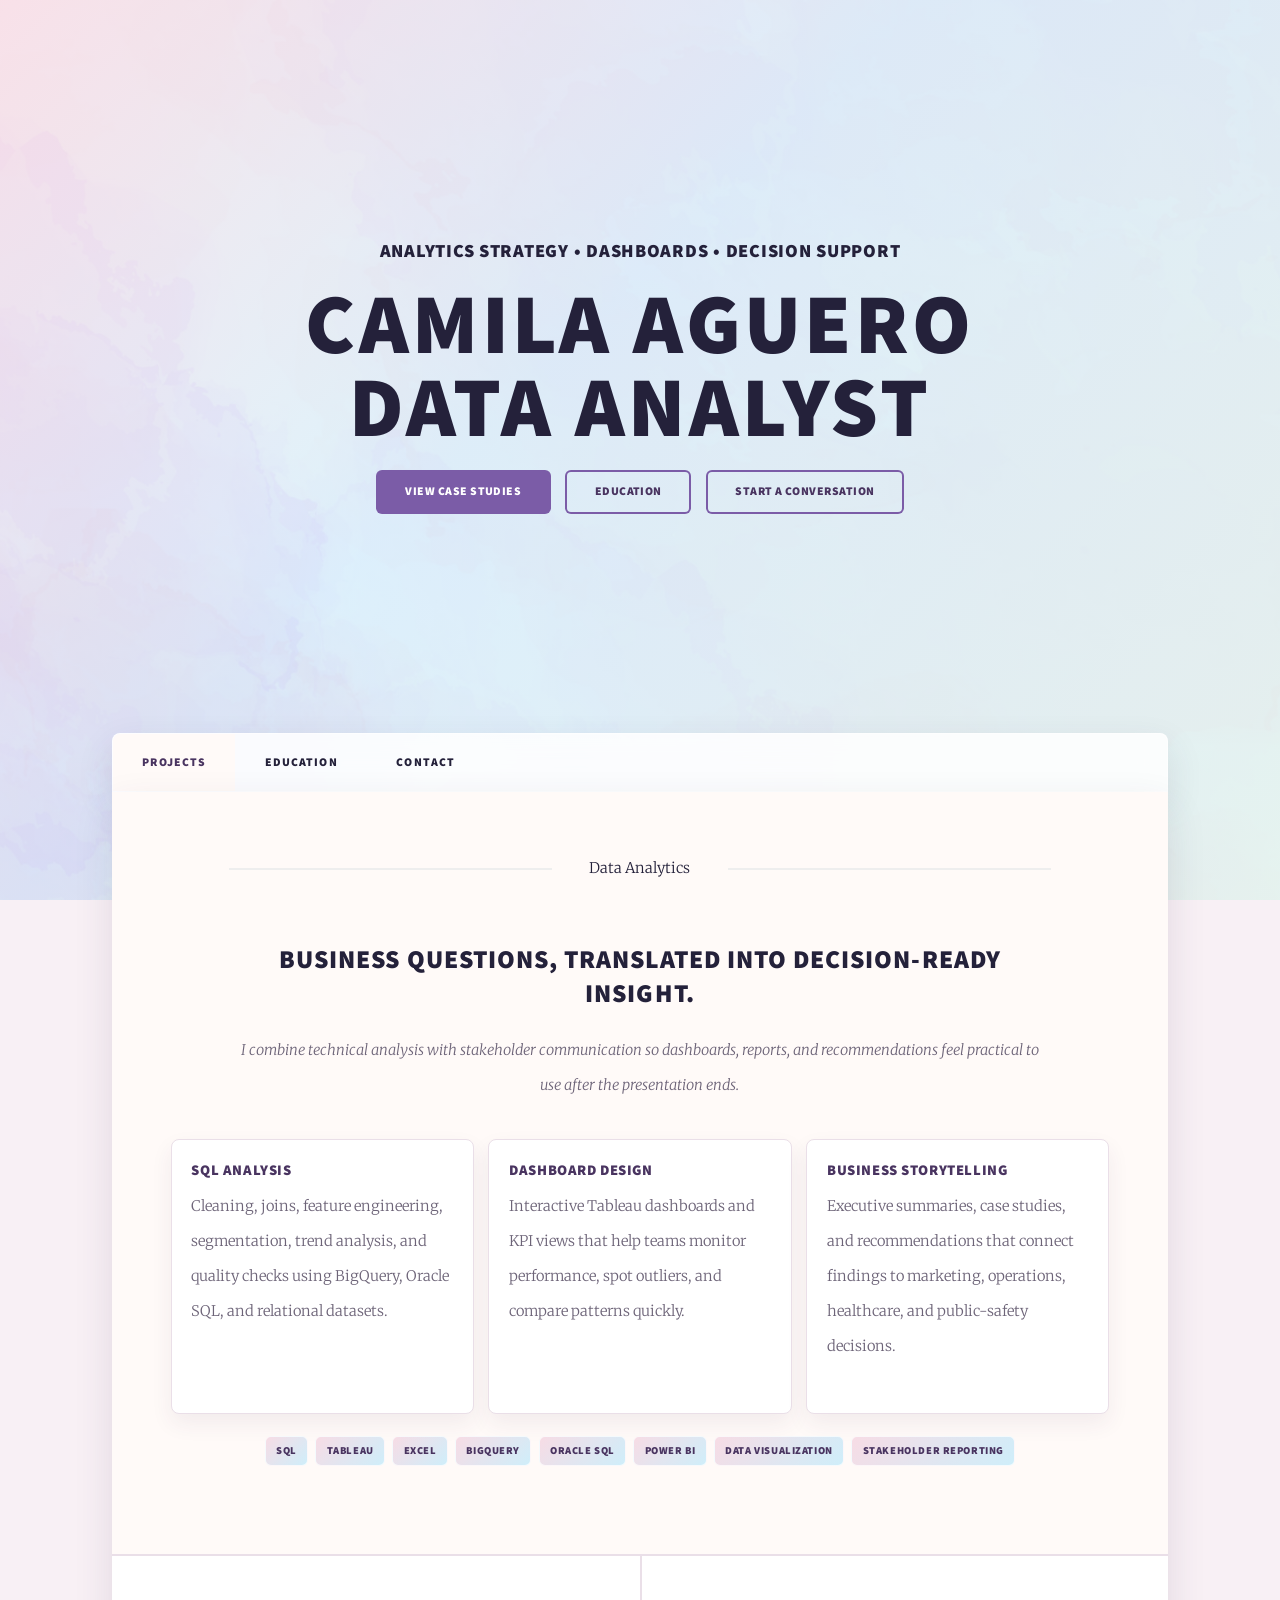
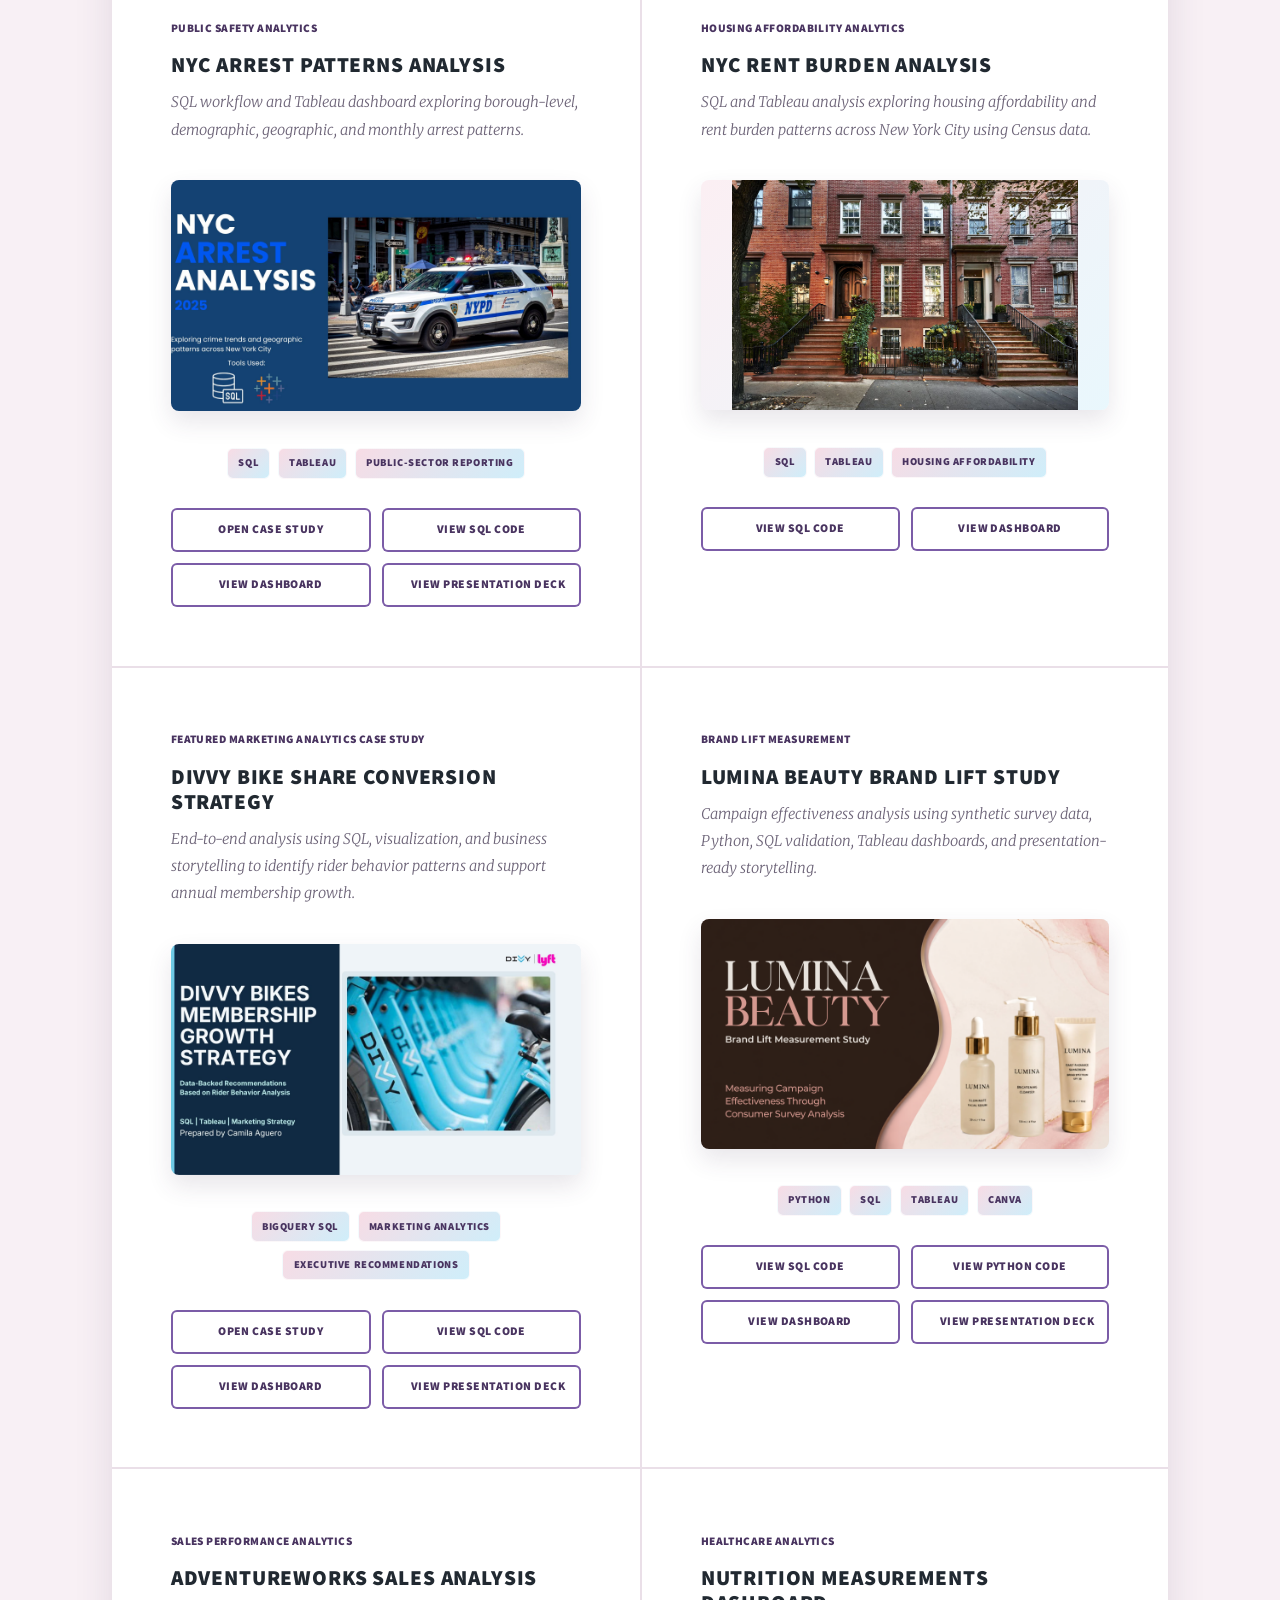
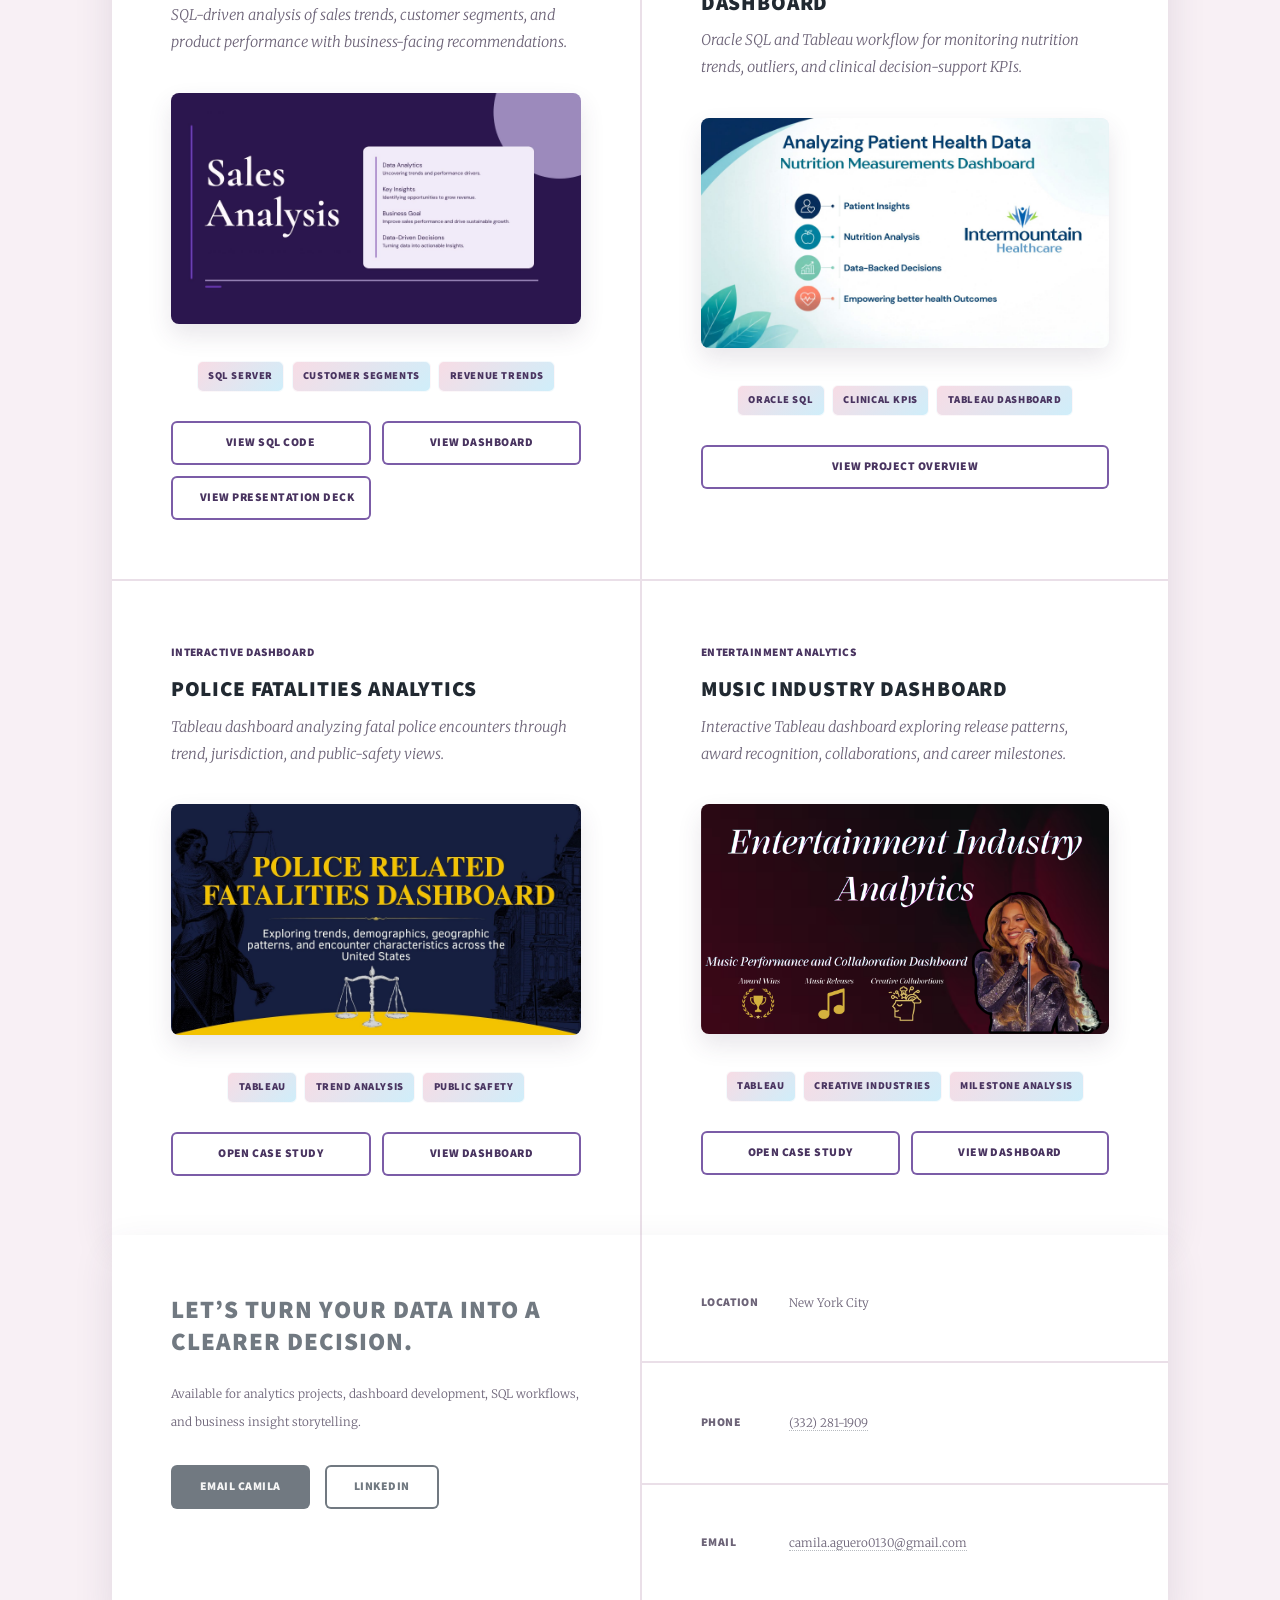
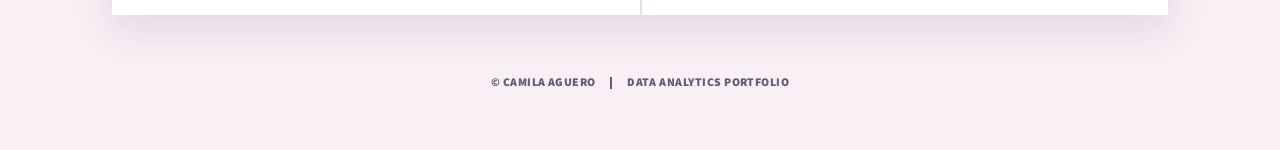
==== index.html @ fb85fb77 "Update rent burden project cover image" ====
<!DOCTYPE HTML>
<html lang="en">
<head>
	<title>Camila Aguero | Data Analytics Portfolio</title>
	<meta charset="utf-8" />
	<meta name="viewport" content="width=device-width, initial-scale=1, user-scalable=no" />
	<meta name="description" content="Analytics consulting portfolio for Camila Aguero, featuring SQL, Tableau, BigQuery, Excel, and business intelligence case studies." />
	<link rel="stylesheet" href="assets/css/main.css" />
	<link rel="stylesheet" href="assets/css/brand.css?v=6" />
	<noscript><link rel="stylesheet" href="assets/css/noscript.css" /></noscript>
</head>
<body class="is-preload">
	<div id="wrapper" class="fade-in">
		<div id="intro" class="consulting-hero">
			<p class="eyebrow">Analytics strategy • dashboards • decision support</p>
			<h1>Camila Aguero<br />Data Analyst</h1>
			<ul class="actions special">
				<li><a href="#projects" class="button primary scrolly">View Case Studies</a></li>
				<li><a href="generic.html" class="button">Education</a></li>
				<li><a href="mailto:camila.aguero0130@gmail.com" class="button">Start a Conversation</a></li>
			</ul>
		</div>

		<header id="header">
			<a href="index.html" class="logo">Camila Aguero</a>
		</header>

		<nav id="nav">
			<ul class="links">
				<li class="active"><a href="index.html">Projects</a></li>
				<li><a href="generic.html">Education</a></li>
				<li><a href="#contact" class="scrolly">Contact</a></li>
			</ul>
		</nav>

		<div id="main">
			<section id="expertise" class="brand-section">
				<header class="major">
					<span class="date">Data Analytics</span>
					<h2>Business questions, translated into decision-ready insight.</h2>
					<p>I combine technical analysis with stakeholder communication so dashboards, reports, and recommendations feel practical to use after the presentation ends.</p>
				</header>
				<div class="service-grid">
					<article>
						<h3>SQL Analysis</h3>
						<p>Cleaning, joins, feature engineering, segmentation, trend analysis, and quality checks using BigQuery, Oracle SQL, and relational datasets.</p>
					</article>
					<article>
						<h3>Dashboard Design</h3>
						<p>Interactive Tableau dashboards and KPI views that help teams monitor performance, spot outliers, and compare patterns quickly.</p>
					</article>
					<article>
						<h3>Business Storytelling</h3>
						<p>Executive summaries, case studies, and recommendations that connect findings to marketing, operations, healthcare, and public-safety decisions.</p>
					</article>
				</div>
				<ul class="tool-list" aria-label="Technical toolkit">
					<li>SQL</li>
					<li>Tableau</li>
					<li>Excel</li>
					<li>BigQuery</li>
					<li>Oracle SQL</li>
					<li>Power BI</li>
					<li>Data Visualization</li>
					<li>Stakeholder Reporting</li>
				</ul>
			</section>

			<section id="projects" class="posts premium-projects">
				<article class="featured-card">
					<header>
						<span class="project-type">Public safety analytics</span>
						<h2><a href="project-nyc.html">NYC Arrest Patterns Analysis</a></h2>
						<p>SQL workflow and Tableau dashboard exploring borough-level, demographic, geographic, and monthly arrest patterns.</p>
					</header>
					<a href="project-nyc.html" class="image fit"><img src="images/NYC Arrest Rates Analysis - 2025.jpg" alt="NYC arrest rates analytics dashboard preview" /></a>
					<ul class="project-meta">
						<li>SQL</li>
						<li>Tableau</li>
						<li>Public-sector reporting</li>
					</ul>
					<ul class="actions special">
						<li><a href="project-nyc.html" class="button">Open Case Study</a></li>
						<li><a href="https://github.com/camila-aguero-analyst/NYC-Arrests-Analysis/tree/main/SQL" class="button">View SQL Code</a></li>
						<li><a href="https://public.tableau.com/views/NYCArrestsRatesDasboard-2025Data/Dashboard1?:language=en-US&amp;:sid=&amp;:redirect=auth&amp;:display_count=n&amp;:origin=viz_share_link" class="button">View Dashboard</a></li>
						<li><a href="documents/presentation-decks/nyc-arrest-rates-analysis-2025.pdf" class="button">View Presentation Deck</a></li>
					</ul>
				</article>
				<article>
					<header>
						<span class="project-type">Housing affordability analytics</span>
						<h2><a href="project-rent-burden.html">NYC Rent Burden Analysis</a></h2>
						<p>SQL and Tableau analysis exploring housing affordability and rent burden patterns across New York City using Census data.</p>
					</header>
					<a href="project-rent-burden.html" class="image fit"><img src="images/nyc-rent-burden-analysis-cover.avif" alt="NYC Rent Burden Analysis project cover showing Bronx apartment buildings" /></a>
					<ul class="project-meta">
						<li>SQL</li>
						<li>Tableau</li>
						<li>Housing affordability</li>
					</ul>
					<ul class="actions special">
						<li><a href="https://github.com/camila-aguero-analyst/nyc-rent-burden" class="button">View SQL Code</a></li>
						<li><a href="https://public.tableau.com/views/NycRentBurdenAnalysis/Dashboard1?:language=en-US&amp;:sid=&amp;:redirect=auth&amp;:display_count=n&amp;:origin=viz_share_link" class="button">View Dashboard</a></li>
					</ul>
				</article>
				<article>
					<header>
						<span class="project-type">Featured marketing analytics case study</span>
						<h2><a href="project-divvy.html">Divvy Bike Share Conversion Strategy</a></h2>
						<p>End-to-end analysis using SQL, visualization, and business storytelling to identify rider behavior patterns and support annual membership growth.</p>
					</header>
					<a href="project-divvy.html" class="image fit"><img src="images/divvy-membership-growth-cover.jpg" alt="Divvy bike share marketing analytics case study preview" /></a>
					<ul class="project-meta">
						<li>BigQuery SQL</li>
						<li>Marketing analytics</li>
						<li>Executive recommendations</li>
					</ul>
					<ul class="actions special">
						<li><a href="project-divvy.html" class="button">Open Case Study</a></li>
						<li><a href="https://github.com/camila-aguero-analyst/Divvy-Marketing-Analytics/tree/main/SQL" class="button">View SQL Code</a></li>
						<li><a href="https://public.tableau.com/views/Divvy_Bikes_Ridership/Dashboard1?:language=en-US&amp;:sid=&amp;:redirect=auth&amp;:display_count=n&amp;:origin=viz_share_link" class="button">View Dashboard</a></li>
						<li><a href="documents/presentation-decks/divvy-bikes-marketing-strategy.pdf" class="button">View Presentation Deck</a></li>
					</ul>
				</article>
				<article>
					<header>
						<span class="project-type">Brand lift measurement</span>
						<h2><a href="project-lumina.html">Lumina Beauty Brand Lift Study</a></h2>
						<p>Campaign effectiveness analysis using synthetic survey data, Python, SQL validation, Tableau dashboards, and presentation-ready storytelling.</p>
					</header>
					<a href="project-lumina.html" class="image fit full-image"><img src="images/lumina-brand-lift-cover.png" alt="Lumina Beauty brand lift measurement study cover" /></a>
					<ul class="project-meta">
						<li>Python</li>
						<li>SQL</li>
						<li>Tableau</li>
						<li>Canva</li>
					</ul>
					<ul class="actions special">
						<li><a href="https://github.com/camila-aguero-analyst/brand_lift_study/blob/main/01_data_validation.sql" class="button">View SQL Code</a></li>
						<li><a href="https://github.com/camila-aguero-analyst/brand_lift_study" class="button">View Python Code</a></li>
						<li><a href="https://public.tableau.com/views/LuminaBeautyBrandLiftStudy/LuminaBeautyBrandLiftStudy?:language=en-US&amp;:sid=&amp;:redirect=auth&amp;:display_count=n&amp;:origin=viz_share_link" class="button">View Dashboard</a></li>
						<li><a href="documents/presentation-decks/lumina-beauty-brand-lift-study.pdf" class="button">View Presentation Deck</a></li>
					</ul>
				</article>
				<article class="sales-project-card">
					<header>
						<span class="project-type">Sales performance analytics</span>
						<h2><a href="project-sales.html">AdventureWorks Sales Analysis</a></h2>
						<p>SQL-driven analysis of sales trends, customer segments, and product performance with business-facing recommendations.</p>
					</header>
					<a href="project-sales.html" class="image fit full-image"><img src="images/sales-analysis-cover.jpg" alt="SalesPro Co. sales analysis case study cover" /></a>
					<ul class="project-meta">
						<li>SQL Server</li>
						<li>Customer segments</li>
						<li>Revenue trends</li>
					</ul>
					<ul class="actions special">
						<li><a href="https://github.com/camila-aguero-analyst/SQL_Sales_Analysis" class="button">View SQL Code</a></li>
						<li><a href="https://public.tableau.com/views/SalesAnalysis-SQLProjectContinuationInsightsStory/SalesDashboard?:language=en-US&amp;:sid=&amp;:redirect=auth&amp;:display_count=n&amp;:origin=viz_share_link" class="button">View Dashboard</a></li>
						<li><a href="documents/presentation-decks/sales-analysis.pdf" class="button">View Presentation Deck</a></li>
					</ul>
				</article>
				<article>
					<header>
						<span class="project-type">Healthcare analytics</span>
						<h2><a href="project-nutrition.html">Nutrition Measurements Dashboard</a></h2>
						<p>Oracle SQL and Tableau workflow for monitoring nutrition trends, outliers, and clinical decision-support KPIs.</p>
					</header>
					<a href="project-nutrition.html" class="image fit"><img src="images/Nutrition Measurements Dashboard - Intermountain Healthcare.jpg" alt="Healthcare nutrition measurements dashboard preview" /></a>
					<ul class="project-meta">
						<li>Oracle SQL</li>
						<li>Clinical KPIs</li>
						<li>Tableau dashboard</li>
					</ul>
					<ul class="actions special">
						<li><a href="documents/presentation-decks/nutrition-measurements-dashboard.pdf" class="button">View Project Overview</a></li>
					</ul>
				</article>
				<article>
					<header>
						<span class="project-type">Interactive dashboard</span>
						<h2><a href="project-public-safety.html">Police Fatalities Analytics</a></h2>
						<p>Tableau dashboard analyzing fatal police encounters through trend, jurisdiction, and public-safety views.</p>
					</header>
					<a href="project-public-safety.html" class="image fit"><img src="images/police-fatalities-analytics-cover.jpg" alt="Police fatalities Tableau analytics dashboard preview" /></a>
					<ul class="project-meta">
						<li>Tableau</li>
						<li>Trend analysis</li>
						<li>Public safety</li>
					</ul>
					<ul class="actions special">
						<li><a href="project-public-safety.html" class="button">Open Case Study</a></li>
						<li><a href="https://public.tableau.com/views/Police-RelatedFatalitiesAComprehensiveAnalysisDashboard2/FatalKillings?:language=en-US&amp;:sid=&amp;:redirect=auth&amp;:display_count=n&amp;:origin=viz_share_link" class="button">View Dashboard</a></li>
					</ul>
				</article>
				<article>
					<header>
						<span class="project-type">Entertainment analytics</span>
						<h2><a href="project-entertainment.html">Music Industry Dashboard</a></h2>
						<p>Interactive Tableau dashboard exploring release patterns, award recognition, collaborations, and career milestones.</p>
					</header>
					<a href="project-entertainment.html" class="image fit"><img src="images/entertainment-industry-analytics-cover.png" alt="Entertainment industry analytics dashboard preview" /></a>
					<ul class="project-meta">
						<li>Tableau</li>
						<li>Creative industries</li>
						<li>Milestone analysis</li>
					</ul>
					<ul class="actions special">
						<li><a href="project-entertainment.html" class="button">Open Case Study</a></li>
						<li><a href="https://public.tableau.com/views/BeyoncesJourney-2-3/Dashboard1?:language=en-US&amp;:sid=&amp;:redirect=auth&amp;:display_count=n&amp;:origin=viz_share_link" class="button">View Dashboard</a></li>
					</ul>
				</article>
			</section>

		</div>

		<footer id="footer">
			<section id="contact" class="contact-panel">
				<h2>Let’s turn your data into a clearer decision.</h2>
				<p>Available for analytics projects, dashboard development, SQL workflows, and business insight storytelling.</p>
				<ul class="actions">
					<li><a href="mailto:camila.aguero0130@gmail.com" class="button primary">Email Camila</a></li>
					<li><a href="https://www.linkedin.com/in/camila-aguerony" class="button">LinkedIn</a></li>
				</ul>
			</section>
			<section class="split contact">
				<section class="alt">
					<h3>Location</h3>
					<p>New York City</p>
				</section>
				<section>
					<h3>Phone</h3>
					<p><a href="tel:+13322811909">(332) 281-1909</a></p>
				</section>
				<section>
					<h3>Email</h3>
					<p><a href="mailto:camila.aguero0130@gmail.com">camila.aguero0130@gmail.com</a></p>
				</section>
			</section>
		</footer>

		<div id="copyright">
			<ul><li>&copy; Camila Aguero</li><li>Data Analytics Portfolio</li></ul>
		</div>
	</div>

	<script src="assets/js/jquery.min.js"></script>
	<script src="assets/js/jquery.scrollex.min.js"></script>
	<script src="assets/js/jquery.scrolly.min.js"></script>
	<script src="assets/js/browser.min.js"></script>
	<script src="assets/js/breakpoints.min.js"></script>
	<script src="assets/js/util.js"></script>
	<script src="assets/js/main.js"></script>
</body>
</html>
---- assets/css/main.css ----
@import url(fontawesome-all.min.css);
@import url("https://fonts.googleapis.com/css?family=Merriweather:300,700,300italic,700italic|Source+Sans+Pro:900");

/*
	Massively by HTML5 UP
	html5up.net | @ajlkn
	Free for personal and commercial use under the CCA 3.0 license (html5up.net/license)
*/

html, body, div, span, applet, object,
iframe, h1, h2, h3, h4, h5, h6, p, blockquote,
pre, a, abbr, acronym, address, big, cite,
code, del, dfn, em, img, ins, kbd, q, s, samp,
small, strike, strong, sub, sup, tt, var, b,
u, i, center, dl, dt, dd, ol, ul, li, fieldset,
form, label, legend, table, caption, tbody,
tfoot, thead, tr, th, td, article, aside,
canvas, details, embed, figure, figcaption,
footer, header, hgroup, menu, nav, output, ruby,
section, summary, time, mark, audio, video {
	margin: 0;
	padding: 0;
	border: 0;
	font-size: 100%;
	font: inherit;
	vertical-align: baseline;}

article, aside, details, figcaption, figure,
footer, header, hgroup, menu, nav, section {
	display: block;}

body {
	line-height: 1;
}

ol, ul {
	list-style: none;
}

blockquote, q {
	quotes: none;
}

	blockquote:before, blockquote:after, q:before, q:after {
		content: '';
		content: none;
	}

table {
	border-collapse: collapse;
	border-spacing: 0;
}

body {
	-webkit-text-size-adjust: none;
}

mark {
	background-color: transparent;
	color: inherit;
}

input::-moz-focus-inner {
	border: 0;
	padding: 0;
}

input, select, textarea {
	-moz-appearance: none;
	-webkit-appearance: none;
	-ms-appearance: none;
	appearance: none;
}

/* Basic */

	@-ms-viewport {
		width: device-width;
	}

	body {
		-ms-overflow-style: scrollbar;
	}

	@media screen and (max-width: 480px) {

		html, body {
			min-width: 320px;
		}

	}

	html {
		box-sizing: border-box;
	}

	*, *:before, *:after {
		box-sizing: inherit;
	}

	body {
		background-color: #1e252d;
	}

		body.is-preload *, body.is-preload *:before, body.is-preload *:after {
			-moz-animation: none !important;
			-webkit-animation: none !important;
			-ms-animation: none !important;
			animation: none !important;
			-moz-transition: none !important;
			-webkit-transition: none !important;
			-ms-transition: none !important;
			transition: none !important;
		}

/* Type */

	html {
		font-size: 16pt;
	}

		@media screen and (max-width: 1680px) {

			html {
				font-size: 12pt;
			}

		}

		@media screen and (max-width: 1280px) {

			html {
				font-size: 11pt;
			}

		}

		@media screen and (max-width: 360px) {

			html {
				font-size: 10pt;
			}

		}

	body {
		color: #212931;
	}

	body, input, select, textarea {
		font-family: "Merriweather", Georgia, serif;
		font-weight: 300;
		font-size: 1rem;
		line-height: 2.375;
	}

	a {
		-moz-transition: color 0.2s ease-in-out, background-color 0.2s ease-in-out, border-color 0.2s ease-in-out, box-shadow 0.2s ease-in-out;
		-webkit-transition: color 0.2s ease-in-out, background-color 0.2s ease-in-out, border-color 0.2s ease-in-out, box-shadow 0.2s ease-in-out;
		-ms-transition: color 0.2s ease-in-out, background-color 0.2s ease-in-out, border-color 0.2s ease-in-out, box-shadow 0.2s ease-in-out;
		transition: color 0.2s ease-in-out, background-color 0.2s ease-in-out, border-color 0.2s ease-in-out, box-shadow 0.2s ease-in-out;
		border-bottom: dotted 1px;
		text-decoration: none;
	}

		a:hover {
			border-bottom-color: transparent;
		}

	strong, b {
		font-weight: 600;
	}

	em, i {
		font-style: italic;
	}

	p {
		text-align: justify;
		margin: 0 0 2rem 0;
	}

	h1, h2, h3, h4, h5, h6 {
		font-family: "Source Sans Pro", Helvetica, sans-serif;
		font-weight: 900;
		line-height: 1.5;
		letter-spacing: 0.075em;
		text-transform: uppercase;
		margin: 0 0 1rem 0;
	}

		h1 a, h2 a, h3 a, h4 a, h5 a, h6 a {
			border-bottom: 0;
			color: inherit;
			text-decoration: none;
		}

	h1 {
		font-size: 4rem;
		line-height: 1.1;
		margin: 0 0 2rem 0;
	}

	h2 {
		font-size: 1.75rem;
		line-height: 1.3;
		margin: 0 0 1.5rem 0;
	}

	h3 {
		font-size: 1.25rem;
		margin: 0 0 1.5rem 0;
	}

	h4 {
		font-size: 1rem;
	}

	h5 {
		font-size: 0.9rem;
	}

	h6 {
		font-size: 0.8rem;
	}

	sub {
		font-size: 0.8rem;
		position: relative;
		top: 0.5rem;
	}

	sup {
		font-size: 0.8rem;
		position: relative;
		top: -0.5rem;
	}

	blockquote {
		border-left: solid 4px;
		font-style: italic;
		margin: 0 0 2rem 0;
		padding: 0.5rem 0 0.5rem 2rem;
	}

	code {
		border: solid 2px;
		font-family: "Courier New", monospace;
		font-size: 0.9rem;
		margin: 0 0.25rem;
		padding: 0.25rem 0.65rem;
	}

	pre {
		-webkit-overflow-scrolling: touch;
		font-family: "Courier New", monospace;
		font-size: 0.9rem;
		margin: 0 0 2rem 0;
	}

		pre code {
			display: block;
			line-height: 1.75;
			padding: 1rem 1.5rem;
			overflow-x: auto;
		}

	hr {
		border: 0;
		border-bottom: solid 2px;
		margin: 3rem 0;
	}

		hr.major {
			margin: 5rem 0;
		}

	.align-left {
		text-align: left;
	}

	.align-center {
		text-align: center;
	}

	.align-right {
		text-align: right;
	}

	input, select, textarea {
		color: #212931;
	}

	a {
		color: #212931;
		border-bottom-color: rgba(33, 41, 49, 0.5);
	}

		a:hover {
			border-bottom-color: transparent;
			color: #18bfef !important;
		}

	strong, b {
		color: #212931;
	}

	h1, h2, h3, h4, h5, h6 {
		color: #212931;
	}

	blockquote {
		border-left-color: #eeeeee;
	}

	code {
		background: rgba(220, 220, 220, 0.25);
		border-color: #eeeeee;
	}

	hr {
		border-bottom-color: #eeeeee;
	}

/* Row */

	.row {
		display: flex;
		flex-wrap: wrap;
		box-sizing: border-box;
		align-items: stretch;
	}

		.row > * {
			box-sizing: border-box;
		}

		.row.gtr-uniform > * > :last-child {
			margin-bottom: 0;
		}

		.row.aln-left {
			justify-content: flex-start;
		}

		.row.aln-center {
			justify-content: center;
		}

		.row.aln-right {
			justify-content: flex-end;
		}

		.row.aln-top {
			align-items: flex-start;
		}

		.row.aln-middle {
			align-items: center;
		}

		.row.aln-bottom {
			align-items: flex-end;
		}

		.row > .imp {
			order: -1;
		}

		.row > .col-1 {
			width: 8.33333%;
		}

		.row > .off-1 {
			margin-left: 8.33333%;
		}

		.row > .col-2 {
			width: 16.66667%;
		}

		.row > .off-2 {
			margin-left: 16.66667%;
		}

		.row > .col-3 {
			width: 25%;
		}

		.row > .off-3 {
			margin-left: 25%;
		}

		.row > .col-4 {
			width: 33.33333%;
		}

		.row > .off-4 {
			margin-left: 33.33333%;
		}

		.row > .col-5 {
			width: 41.66667%;
		}

		.row > .off-5 {
			margin-left: 41.66667%;
		}

		.row > .col-6 {
			width: 50%;
		}

		.row > .off-6 {
			margin-left: 50%;
		}

		.row > .col-7 {
			width: 58.33333%;
		}

		.row > .off-7 {
			margin-left: 58.33333%;
		}

		.row > .col-8 {
			width: 66.66667%;
		}

		.row > .off-8 {
			margin-left: 66.66667%;
		}

		.row > .col-9 {
			width: 75%;
		}

		.row > .off-9 {
			margin-left: 75%;
		}

		.row > .col-10 {
			width: 83.33333%;
		}

		.row > .off-10 {
			margin-left: 83.33333%;
		}

		.row > .col-11 {
			width: 91.66667%;
		}

		.row > .off-11 {
			margin-left: 91.66667%;
		}

		.row > .col-12 {
			width: 100%;
		}

		.row > .off-12 {
			margin-left: 100%;
		}

		.row.gtr-0 {
			margin-top: 0;
			margin-left: 0rem;
		}

			.row.gtr-0 > * {
				padding: 0 0 0 0rem;
			}

			.row.gtr-0.gtr-uniform {
				margin-top: 0rem;
			}

				.row.gtr-0.gtr-uniform > * {
					padding-top: 0rem;
				}

		.row.gtr-25 {
			margin-top: 0;
			margin-left: -0.375rem;
		}

			.row.gtr-25 > * {
				padding: 0 0 0 0.375rem;
			}

			.row.gtr-25.gtr-uniform {
				margin-top: -0.375rem;
			}

				.row.gtr-25.gtr-uniform > * {
					padding-top: 0.375rem;
				}

		.row.gtr-50 {
			margin-top: 0;
			margin-left: -0.75rem;
		}

			.row.gtr-50 > * {
				padding: 0 0 0 0.75rem;
			}

			.row.gtr-50.gtr-uniform {
				margin-top: -0.75rem;
			}

				.row.gtr-50.gtr-uniform > * {
					padding-top: 0.75rem;
				}

		.row {
			margin-top: 0;
			margin-left: -1.5rem;
		}

			.row > * {
				padding: 0 0 0 1.5rem;
			}

			.row.gtr-uniform {
				margin-top: -1.5rem;
			}

				.row.gtr-uniform > * {
					padding-top: 1.5rem;
				}

		.row.gtr-150 {
			margin-top: 0;
			margin-left: -2.25rem;
		}

			.row.gtr-150 > * {
				padding: 0 0 0 2.25rem;
			}

			.row.gtr-150.gtr-uniform {
				margin-top: -2.25rem;
			}

				.row.gtr-150.gtr-uniform > * {
					padding-top: 2.25rem;
				}

		.row.gtr-200 {
			margin-top: 0;
			margin-left: -3rem;
		}

			.row.gtr-200 > * {
				padding: 0 0 0 3rem;
			}

			.row.gtr-200.gtr-uniform {
				margin-top: -3rem;
			}

				.row.gtr-200.gtr-uniform > * {
					padding-top: 3rem;
				}

		@media screen and (max-width: 1680px) {

			.row {
				display: flex;
				flex-wrap: wrap;
				box-sizing: border-box;
				align-items: stretch;
			}

				.row > * {
					box-sizing: border-box;
				}

				.row.gtr-uniform > * > :last-child {
					margin-bottom: 0;
				}

				.row.aln-left {
					justify-content: flex-start;
				}

				.row.aln-center {
					justify-content: center;
				}

				.row.aln-right {
					justify-content: flex-end;
				}

				.row.aln-top {
					align-items: flex-start;
				}

				.row.aln-middle {
					align-items: center;
				}

				.row.aln-bottom {
					align-items: flex-end;
				}

				.row > .imp-xlarge {
					order: -1;
				}

				.row > .col-1-xlarge {
					width: 8.33333%;
				}

				.row > .off-1-xlarge {
					margin-left: 8.33333%;
				}

				.row > .col-2-xlarge {
					width: 16.66667%;
				}

				.row > .off-2-xlarge {
					margin-left: 16.66667%;
				}

				.row > .col-3-xlarge {
					width: 25%;
				}

				.row > .off-3-xlarge {
					margin-left: 25%;
				}

				.row > .col-4-xlarge {
					width: 33.33333%;
				}

				.row > .off-4-xlarge {
					margin-left: 33.33333%;
				}

				.row > .col-5-xlarge {
					width: 41.66667%;
				}

				.row > .off-5-xlarge {
					margin-left: 41.66667%;
				}

				.row > .col-6-xlarge {
					width: 50%;
				}

				.row > .off-6-xlarge {
					margin-left: 50%;
				}

				.row > .col-7-xlarge {
					width: 58.33333%;
				}

				.row > .off-7-xlarge {
					margin-left: 58.33333%;
				}

				.row > .col-8-xlarge {
					width: 66.66667%;
				}

				.row > .off-8-xlarge {
					margin-left: 66.66667%;
				}

				.row > .col-9-xlarge {
					width: 75%;
				}

				.row > .off-9-xlarge {
					margin-left: 75%;
				}

				.row > .col-10-xlarge {
					width: 83.33333%;
				}

				.row > .off-10-xlarge {
					margin-left: 83.33333%;
				}

				.row > .col-11-xlarge {
					width: 91.66667%;
				}

				.row > .off-11-xlarge {
					margin-left: 91.66667%;
				}

				.row > .col-12-xlarge {
					width: 100%;
				}

				.row > .off-12-xlarge {
					margin-left: 100%;
				}

				.row.gtr-0 {
					margin-top: 0;
					margin-left: 0rem;
				}

					.row.gtr-0 > * {
						padding: 0 0 0 0rem;
					}

					.row.gtr-0.gtr-uniform {
						margin-top: 0rem;
					}

						.row.gtr-0.gtr-uniform > * {
							padding-top: 0rem;
						}

				.row.gtr-25 {
					margin-top: 0;
					margin-left: -0.375rem;
				}

					.row.gtr-25 > * {
						padding: 0 0 0 0.375rem;
					}

					.row.gtr-25.gtr-uniform {
						margin-top: -0.375rem;
					}

						.row.gtr-25.gtr-uniform > * {
							padding-top: 0.375rem;
						}

				.row.gtr-50 {
					margin-top: 0;
					margin-left: -0.75rem;
				}

					.row.gtr-50 > * {
						padding: 0 0 0 0.75rem;
					}

					.row.gtr-50.gtr-uniform {
						margin-top: -0.75rem;
					}

						.row.gtr-50.gtr-uniform > * {
							padding-top: 0.75rem;
						}

				.row {
					margin-top: 0;
					margin-left: -1.5rem;
				}

					.row > * {
						padding: 0 0 0 1.5rem;
					}

					.row.gtr-uniform {
						margin-top: -1.5rem;
					}

						.row.gtr-uniform > * {
							padding-top: 1.5rem;
						}

				.row.gtr-150 {
					margin-top: 0;
					margin-left: -2.25rem;
				}

					.row.gtr-150 > * {
						padding: 0 0 0 2.25rem;
					}

					.row.gtr-150.gtr-uniform {
						margin-top: -2.25rem;
					}

						.row.gtr-150.gtr-uniform > * {
							padding-top: 2.25rem;
						}

				.row.gtr-200 {
					margin-top: 0;
					margin-left: -3rem;
				}

					.row.gtr-200 > * {
						padding: 0 0 0 3rem;
					}

					.row.gtr-200.gtr-uniform {
						margin-top: -3rem;
					}

						.row.gtr-200.gtr-uniform > * {
							padding-top: 3rem;
						}

		}

		@media screen and (max-width: 1280px) {

			.row {
				display: flex;
				flex-wrap: wrap;
				box-sizing: border-box;
				align-items: stretch;
			}

				.row > * {
					box-sizing: border-box;
				}

				.row.gtr-uniform > * > :last-child {
					margin-bottom: 0;
				}

				.row.aln-left {
					justify-content: flex-start;
				}

				.row.aln-center {
					justify-content: center;
				}

				.row.aln-right {
					justify-content: flex-end;
				}

				.row.aln-top {
					align-items: flex-start;
				}

				.row.aln-middle {
					align-items: center;
				}

				.row.aln-bottom {
					align-items: flex-end;
				}

				.row > .imp-large {
					order: -1;
				}

				.row > .col-1-large {
					width: 8.33333%;
				}

				.row > .off-1-large {
					margin-left: 8.33333%;
				}

				.row > .col-2-large {
					width: 16.66667%;
				}

				.row > .off-2-large {
					margin-left: 16.66667%;
				}

				.row > .col-3-large {
					width: 25%;
				}

				.row > .off-3-large {
					margin-left: 25%;
				}

				.row > .col-4-large {
					width: 33.33333%;
				}

				.row > .off-4-large {
					margin-left: 33.33333%;
				}

				.row > .col-5-large {
					width: 41.66667%;
				}

				.row > .off-5-large {
					margin-left: 41.66667%;
				}

				.row > .col-6-large {
					width: 50%;
				}

				.row > .off-6-large {
					margin-left: 50%;
				}

				.row > .col-7-large {
					width: 58.33333%;
				}

				.row > .off-7-large {
					margin-left: 58.33333%;
				}

				.row > .col-8-large {
					width: 66.66667%;
				}

				.row > .off-8-large {
					margin-left: 66.66667%;
				}

				.row > .col-9-large {
					width: 75%;
				}

				.row > .off-9-large {
					margin-left: 75%;
				}

				.row > .col-10-large {
					width: 83.33333%;
				}

				.row > .off-10-large {
					margin-left: 83.33333%;
				}

				.row > .col-11-large {
					width: 91.66667%;
				}

				.row > .off-11-large {
					margin-left: 91.66667%;
				}

				.row > .col-12-large {
					width: 100%;
				}

				.row > .off-12-large {
					margin-left: 100%;
				}

				.row.gtr-0 {
					margin-top: 0;
					margin-left: 0rem;
				}

					.row.gtr-0 > * {
						padding: 0 0 0 0rem;
					}

					.row.gtr-0.gtr-uniform {
						margin-top: 0rem;
					}

						.row.gtr-0.gtr-uniform > * {
							padding-top: 0rem;
						}

				.row.gtr-25 {
					margin-top: 0;
					margin-left: -0.375rem;
				}

					.row.gtr-25 > * {
						padding: 0 0 0 0.375rem;
					}

					.row.gtr-25.gtr-uniform {
						margin-top: -0.375rem;
					}

						.row.gtr-25.gtr-uniform > * {
							padding-top: 0.375rem;
						}

				.row.gtr-50 {
					margin-top: 0;
					margin-left: -0.75rem;
				}

					.row.gtr-50 > * {
						padding: 0 0 0 0.75rem;
					}

					.row.gtr-50.gtr-uniform {
						margin-top: -0.75rem;
					}

						.row.gtr-50.gtr-uniform > * {
							padding-top: 0.75rem;
						}

				.row {
					margin-top: 0;
					margin-left: -1.5rem;
				}

					.row > * {
						padding: 0 0 0 1.5rem;
					}

					.row.gtr-uniform {
						margin-top: -1.5rem;
					}

						.row.gtr-uniform > * {
							padding-top: 1.5rem;
						}

				.row.gtr-150 {
					margin-top: 0;
					margin-left: -2.25rem;
				}

					.row.gtr-150 > * {
						padding: 0 0 0 2.25rem;
					}

					.row.gtr-150.gtr-uniform {
						margin-top: -2.25rem;
					}

						.row.gtr-150.gtr-uniform > * {
							padding-top: 2.25rem;
						}

				.row.gtr-200 {
					margin-top: 0;
					margin-left: -3rem;
				}

					.row.gtr-200 > * {
						padding: 0 0 0 3rem;
					}

					.row.gtr-200.gtr-uniform {
						margin-top: -3rem;
					}

						.row.gtr-200.gtr-uniform > * {
							padding-top: 3rem;
						}

		}

		@media screen and (max-width: 980px) {

			.row {
				display: flex;
				flex-wrap: wrap;
				box-sizing: border-box;
				align-items: stretch;
			}

				.row > * {
					box-sizing: border-box;
				}

				.row.gtr-uniform > * > :last-child {
					margin-bottom: 0;
				}

				.row.aln-left {
					justify-content: flex-start;
				}

				.row.aln-center {
					justify-content: center;
				}

				.row.aln-right {
					justify-content: flex-end;
				}

				.row.aln-top {
					align-items: flex-start;
				}

				.row.aln-middle {
					align-items: center;
				}

				.row.aln-bottom {
					align-items: flex-end;
				}

				.row > .imp-medium {
					order: -1;
				}

				.row > .col-1-medium {
					width: 8.33333%;
				}

				.row > .off-1-medium {
					margin-left: 8.33333%;
				}

				.row > .col-2-medium {
					width: 16.66667%;
				}

				.row > .off-2-medium {
					margin-left: 16.66667%;
				}

				.row > .col-3-medium {
					width: 25%;
				}

				.row > .off-3-medium {
					margin-left: 25%;
				}

				.row > .col-4-medium {
					width: 33.33333%;
				}

				.row > .off-4-medium {
					margin-left: 33.33333%;
				}

				.row > .col-5-medium {
					width: 41.66667%;
				}

				.row > .off-5-medium {
					margin-left: 41.66667%;
				}

				.row > .col-6-medium {
					width: 50%;
				}

				.row > .off-6-medium {
					margin-left: 50%;
				}

				.row > .col-7-medium {
					width: 58.33333%;
				}

				.row > .off-7-medium {
					margin-left: 58.33333%;
				}

				.row > .col-8-medium {
					width: 66.66667%;
				}

				.row > .off-8-medium {
					margin-left: 66.66667%;
				}

				.row > .col-9-medium {
					width: 75%;
				}

				.row > .off-9-medium {
					margin-left: 75%;
				}

				.row > .col-10-medium {
					width: 83.33333%;
				}

				.row > .off-10-medium {
					margin-left: 83.33333%;
				}

				.row > .col-11-medium {
					width: 91.66667%;
				}

				.row > .off-11-medium {
					margin-left: 91.66667%;
				}

				.row > .col-12-medium {
					width: 100%;
				}

				.row > .off-12-medium {
					margin-left: 100%;
				}

				.row.gtr-0 {
					margin-top: 0;
					margin-left: 0rem;
				}

					.row.gtr-0 > * {
						padding: 0 0 0 0rem;
					}

					.row.gtr-0.gtr-uniform {
						margin-top: 0rem;
					}

						.row.gtr-0.gtr-uniform > * {
							padding-top: 0rem;
						}

				.row.gtr-25 {
					margin-top: 0;
					margin-left: -0.375rem;
				}

					.row.gtr-25 > * {
						padding: 0 0 0 0.375rem;
					}

					.row.gtr-25.gtr-uniform {
						margin-top: -0.375rem;
					}

						.row.gtr-25.gtr-uniform > * {
							padding-top: 0.375rem;
						}

				.row.gtr-50 {
					margin-top: 0;
					margin-left: -0.75rem;
				}

					.row.gtr-50 > * {
						padding: 0 0 0 0.75rem;
					}

					.row.gtr-50.gtr-uniform {
						margin-top: -0.75rem;
					}

						.row.gtr-50.gtr-uniform > * {
							padding-top: 0.75rem;
						}

				.row {
					margin-top: 0;
					margin-left: -1.5rem;
				}

					.row > * {
						padding: 0 0 0 1.5rem;
					}

					.row.gtr-uniform {
						margin-top: -1.5rem;
					}

						.row.gtr-uniform > * {
							padding-top: 1.5rem;
						}

				.row.gtr-150 {
					margin-top: 0;
					margin-left: -2.25rem;
				}

					.row.gtr-150 > * {
						padding: 0 0 0 2.25rem;
					}

					.row.gtr-150.gtr-uniform {
						margin-top: -2.25rem;
					}

						.row.gtr-150.gtr-uniform > * {
							padding-top: 2.25rem;
						}

				.row.gtr-200 {
					margin-top: 0;
					margin-left: -3rem;
				}

					.row.gtr-200 > * {
						padding: 0 0 0 3rem;
					}

					.row.gtr-200.gtr-uniform {
						margin-top: -3rem;
					}

						.row.gtr-200.gtr-uniform > * {
							padding-top: 3rem;
						}

		}

		@media screen and (max-width: 736px) {

			.row {
				display: flex;
				flex-wrap: wrap;
				box-sizing: border-box;
				align-items: stretch;
			}

				.row > * {
					box-sizing: border-box;
				}

				.row.gtr-uniform > * > :last-child {
					margin-bottom: 0;
				}

				.row.aln-left {
					justify-content: flex-start;
				}

				.row.aln-center {
					justify-content: center;
				}

				.row.aln-right {
					justify-content: flex-end;
				}

				.row.aln-top {
					align-items: flex-start;
				}

				.row.aln-middle {
					align-items: center;
				}

				.row.aln-bottom {
					align-items: flex-end;
				}

				.row > .imp-small {
					order: -1;
				}

				.row > .col-1-small {
					width: 8.33333%;
				}

				.row > .off-1-small {
					margin-left: 8.33333%;
				}

				.row > .col-2-small {
					width: 16.66667%;
				}

				.row > .off-2-small {
					margin-left: 16.66667%;
				}

				.row > .col-3-small {
					width: 25%;
				}

				.row > .off-3-small {
					margin-left: 25%;
				}

				.row > .col-4-small {
					width: 33.33333%;
				}

				.row > .off-4-small {
					margin-left: 33.33333%;
				}

				.row > .col-5-small {
					width: 41.66667%;
				}

				.row > .off-5-small {
					margin-left: 41.66667%;
				}

				.row > .col-6-small {
					width: 50%;
				}

				.row > .off-6-small {
					margin-left: 50%;
				}

				.row > .col-7-small {
					width: 58.33333%;
				}

				.row > .off-7-small {
					margin-left: 58.33333%;
				}

				.row > .col-8-small {
					width: 66.66667%;
				}

				.row > .off-8-small {
					margin-left: 66.66667%;
				}

				.row > .col-9-small {
					width: 75%;
				}

				.row > .off-9-small {
					margin-left: 75%;
				}

				.row > .col-10-small {
					width: 83.33333%;
				}

				.row > .off-10-small {
					margin-left: 83.33333%;
				}

				.row > .col-11-small {
					width: 91.66667%;
				}

				.row > .off-11-small {
					margin-left: 91.66667%;
				}

				.row > .col-12-small {
					width: 100%;
				}

				.row > .off-12-small {
					margin-left: 100%;
				}

				.row.gtr-0 {
					margin-top: 0;
					margin-left: 0rem;
				}

					.row.gtr-0 > * {
						padding: 0 0 0 0rem;
					}

					.row.gtr-0.gtr-uniform {
						margin-top: 0rem;
					}

						.row.gtr-0.gtr-uniform > * {
							padding-top: 0rem;
						}

				.row.gtr-25 {
					margin-top: 0;
					margin-left: -0.375rem;
				}

					.row.gtr-25 > * {
						padding: 0 0 0 0.375rem;
					}

					.row.gtr-25.gtr-uniform {
						margin-top: -0.375rem;
					}

						.row.gtr-25.gtr-uniform > * {
							padding-top: 0.375rem;
						}

				.row.gtr-50 {
					margin-top: 0;
					margin-left: -0.75rem;
				}

					.row.gtr-50 > * {
						padding: 0 0 0 0.75rem;
					}

					.row.gtr-50.gtr-uniform {
						margin-top: -0.75rem;
					}

						.row.gtr-50.gtr-uniform > * {
							padding-top: 0.75rem;
						}

				.row {
					margin-top: 0;
					margin-left: -1.5rem;
				}

					.row > * {
						padding: 0 0 0 1.5rem;
					}

					.row.gtr-uniform {
						margin-top: -1.5rem;
					}

						.row.gtr-uniform > * {
							padding-top: 1.5rem;
						}

				.row.gtr-150 {
					margin-top: 0;
					margin-left: -2.25rem;
				}

					.row.gtr-150 > * {
						padding: 0 0 0 2.25rem;
					}

					.row.gtr-150.gtr-uniform {
						margin-top: -2.25rem;
					}

						.row.gtr-150.gtr-uniform > * {
							padding-top: 2.25rem;
						}

				.row.gtr-200 {
					margin-top: 0;
					margin-left: -3rem;
				}

					.row.gtr-200 > * {
						padding: 0 0 0 3rem;
					}

					.row.gtr-200.gtr-uniform {
						margin-top: -3rem;
					}

						.row.gtr-200.gtr-uniform > * {
							padding-top: 3rem;
						}

		}

		@media screen and (max-width: 480px) {

			.row {
				display: flex;
				flex-wrap: wrap;
				box-sizing: border-box;
				align-items: stretch;
			}

				.row > * {
					box-sizing: border-box;
				}

				.row.gtr-uniform > * > :last-child {
					margin-bottom: 0;
				}

				.row.aln-left {
					justify-content: flex-start;
				}

				.row.aln-center {
					justify-content: center;
				}

				.row.aln-right {
					justify-content: flex-end;
				}

				.row.aln-top {
					align-items: flex-start;
				}

				.row.aln-middle {
					align-items: center;
				}

				.row.aln-bottom {
					align-items: flex-end;
				}

				.row > .imp-xsmall {
					order: -1;
				}

				.row > .col-1-xsmall {
					width: 8.33333%;
				}

				.row > .off-1-xsmall {
					margin-left: 8.33333%;
				}

				.row > .col-2-xsmall {
					width: 16.66667%;
				}

				.row > .off-2-xsmall {
					margin-left: 16.66667%;
				}

				.row > .col-3-xsmall {
					width: 25%;
				}

				.row > .off-3-xsmall {
					margin-left: 25%;
				}

				.row > .col-4-xsmall {
					width: 33.33333%;
				}

				.row > .off-4-xsmall {
					margin-left: 33.33333%;
				}

				.row > .col-5-xsmall {
					width: 41.66667%;
				}

				.row > .off-5-xsmall {
					margin-left: 41.66667%;
				}

				.row > .col-6-xsmall {
					width: 50%;
				}

				.row > .off-6-xsmall {
					margin-left: 50%;
				}

				.row > .col-7-xsmall {
					width: 58.33333%;
				}

				.row > .off-7-xsmall {
					margin-left: 58.33333%;
				}

				.row > .col-8-xsmall {
					width: 66.66667%;
				}

				.row > .off-8-xsmall {
					margin-left: 66.66667%;
				}

				.row > .col-9-xsmall {
					width: 75%;
				}

				.row > .off-9-xsmall {
					margin-left: 75%;
				}

				.row > .col-10-xsmall {
					width: 83.33333%;
				}

				.row > .off-10-xsmall {
					margin-left: 83.33333%;
				}

				.row > .col-11-xsmall {
					width: 91.66667%;
				}

				.row > .off-11-xsmall {
					margin-left: 91.66667%;
				}

				.row > .col-12-xsmall {
					width: 100%;
				}

				.row > .off-12-xsmall {
					margin-left: 100%;
				}

				.row.gtr-0 {
					margin-top: 0;
					margin-left: 0rem;
				}

					.row.gtr-0 > * {
						padding: 0 0 0 0rem;
					}

					.row.gtr-0.gtr-uniform {
						margin-top: 0rem;
					}

						.row.gtr-0.gtr-uniform > * {
							padding-top: 0rem;
						}

				.row.gtr-25 {
					margin-top: 0;
					margin-left: -0.375rem;
				}

					.row.gtr-25 > * {
						padding: 0 0 0 0.375rem;
					}

					.row.gtr-25.gtr-uniform {
						margin-top: -0.375rem;
					}

						.row.gtr-25.gtr-uniform > * {
							padding-top: 0.375rem;
						}

				.row.gtr-50 {
					margin-top: 0;
					margin-left: -0.75rem;
				}

					.row.gtr-50 > * {
						padding: 0 0 0 0.75rem;
					}

					.row.gtr-50.gtr-uniform {
						margin-top: -0.75rem;
					}

						.row.gtr-50.gtr-uniform > * {
							padding-top: 0.75rem;
						}

				.row {
					margin-top: 0;
					margin-left: -1.5rem;
				}

					.row > * {
						padding: 0 0 0 1.5rem;
					}

					.row.gtr-uniform {
						margin-top: -1.5rem;
					}

						.row.gtr-uniform > * {
							padding-top: 1.5rem;
						}

				.row.gtr-150 {
					margin-top: 0;
					margin-left: -2.25rem;
				}

					.row.gtr-150 > * {
						padding: 0 0 0 2.25rem;
					}

					.row.gtr-150.gtr-uniform {
						margin-top: -2.25rem;
					}

						.row.gtr-150.gtr-uniform > * {
							padding-top: 2.25rem;
						}

				.row.gtr-200 {
					margin-top: 0;
					margin-left: -3rem;
				}

					.row.gtr-200 > * {
						padding: 0 0 0 3rem;
					}

					.row.gtr-200.gtr-uniform {
						margin-top: -3rem;
					}

						.row.gtr-200.gtr-uniform > * {
							padding-top: 3rem;
						}

		}

		@media screen and (max-width: 360px) {

			.row {
				display: flex;
				flex-wrap: wrap;
				box-sizing: border-box;
				align-items: stretch;
			}

				.row > * {
					box-sizing: border-box;
				}

				.row.gtr-uniform > * > :last-child {
					margin-bottom: 0;
				}

				.row.aln-left {
					justify-content: flex-start;
				}

				.row.aln-center {
					justify-content: center;
				}

				.row.aln-right {
					justify-content: flex-end;
				}

				.row.aln-top {
					align-items: flex-start;
				}

				.row.aln-middle {
					align-items: center;
				}

				.row.aln-bottom {
					align-items: flex-end;
				}

				.row > .imp-xxsmall {
					order: -1;
				}

				.row > .col-1-xxsmall {
					width: 8.33333%;
				}

				.row > .off-1-xxsmall {
					margin-left: 8.33333%;
				}

				.row > .col-2-xxsmall {
					width: 16.66667%;
				}

				.row > .off-2-xxsmall {
					margin-left: 16.66667%;
				}

				.row > .col-3-xxsmall {
					width: 25%;
				}

				.row > .off-3-xxsmall {
					margin-left: 25%;
				}

				.row > .col-4-xxsmall {
					width: 33.33333%;
				}

				.row > .off-4-xxsmall {
					margin-left: 33.33333%;
				}

				.row > .col-5-xxsmall {
					width: 41.66667%;
				}

				.row > .off-5-xxsmall {
					margin-left: 41.66667%;
				}

				.row > .col-6-xxsmall {
					width: 50%;
				}

				.row > .off-6-xxsmall {
					margin-left: 50%;
				}

				.row > .col-7-xxsmall {
					width: 58.33333%;
				}

				.row > .off-7-xxsmall {
					margin-left: 58.33333%;
				}

				.row > .col-8-xxsmall {
					width: 66.66667%;
				}

				.row > .off-8-xxsmall {
					margin-left: 66.66667%;
				}

				.row > .col-9-xxsmall {
					width: 75%;
				}

				.row > .off-9-xxsmall {
					margin-left: 75%;
				}

				.row > .col-10-xxsmall {
					width: 83.33333%;
				}

				.row > .off-10-xxsmall {
					margin-left: 83.33333%;
				}

				.row > .col-11-xxsmall {
					width: 91.66667%;
				}

				.row > .off-11-xxsmall {
					margin-left: 91.66667%;
				}

				.row > .col-12-xxsmall {
					width: 100%;
				}

				.row > .off-12-xxsmall {
					margin-left: 100%;
				}

				.row.gtr-0 {
					margin-top: 0;
					margin-left: 0rem;
				}

					.row.gtr-0 > * {
						padding: 0 0 0 0rem;
					}

					.row.gtr-0.gtr-uniform {
						margin-top: 0rem;
					}

						.row.gtr-0.gtr-uniform > * {
							padding-top: 0rem;
						}

				.row.gtr-25 {
					margin-top: 0;
					margin-left: -0.375rem;
				}

					.row.gtr-25 > * {
						padding: 0 0 0 0.375rem;
					}

					.row.gtr-25.gtr-uniform {
						margin-top: -0.375rem;
					}

						.row.gtr-25.gtr-uniform > * {
							padding-top: 0.375rem;
						}

				.row.gtr-50 {
					margin-top: 0;
					margin-left: -0.75rem;
				}

					.row.gtr-50 > * {
						padding: 0 0 0 0.75rem;
					}

					.row.gtr-50.gtr-uniform {
						margin-top: -0.75rem;
					}

						.row.gtr-50.gtr-uniform > * {
							padding-top: 0.75rem;
						}

				.row {
					margin-top: 0;
					margin-left: -1.5rem;
				}

					.row > * {
						padding: 0 0 0 1.5rem;
					}

					.row.gtr-uniform {
						margin-top: -1.5rem;
					}

						.row.gtr-uniform > * {
							padding-top: 1.5rem;
						}

				.row.gtr-150 {
					margin-top: 0;
					margin-left: -2.25rem;
				}

					.row.gtr-150 > * {
						padding: 0 0 0 2.25rem;
					}

					.row.gtr-150.gtr-uniform {
						margin-top: -2.25rem;
					}

						.row.gtr-150.gtr-uniform > * {
							padding-top: 2.25rem;
						}

				.row.gtr-200 {
					margin-top: 0;
					margin-left: -3rem;
				}

					.row.gtr-200 > * {
						padding: 0 0 0 3rem;
					}

					.row.gtr-200.gtr-uniform {
						margin-top: -3rem;
					}

						.row.gtr-200.gtr-uniform > * {
							padding-top: 3rem;
						}

		}

/* Box */

	.box {
		border: solid 2px;
		margin-bottom: 2rem;
		padding: 1.5rem;
	}

		.box > :last-child,
		.box > :last-child > :last-child,
		.box > :last-child > :last-child > :last-child {
			margin-bottom: 0;
		}

		.box.alt {
			border: 0;
			border-radius: 0;
			padding: 0;
		}

	.box {
		border-color: #eeeeee;
	}

/* Button */

	input[type="submit"],
	input[type="reset"],
	input[type="button"],
	button,
	.button {
		-moz-appearance: none;
		-webkit-appearance: none;
		-ms-appearance: none;
		appearance: none;
		-moz-transition: background-color 0.2s ease-in-out, box-shadow 0.2s ease-in-out, color 0.2s ease-in-out;
		-webkit-transition: background-color 0.2s ease-in-out, box-shadow 0.2s ease-in-out, color 0.2s ease-in-out;
		-ms-transition: background-color 0.2s ease-in-out, box-shadow 0.2s ease-in-out, color 0.2s ease-in-out;
		transition: background-color 0.2s ease-in-out, box-shadow 0.2s ease-in-out, color 0.2s ease-in-out;
		border: 0;
		border-radius: 0;
		cursor: pointer;
		display: inline-block;
		font-family: "Source Sans Pro", Helvetica, sans-serif;
		font-size: 0.8rem;
		font-weight: 900;
		letter-spacing: 0.075em;
		height: 3rem;
		line-height: 3rem;
		padding: 0 2rem;
		text-align: center;
		text-decoration: none;
		text-transform: uppercase;
		white-space: nowrap;
	}

		input[type="submit"].icon:before,
		input[type="reset"].icon:before,
		input[type="button"].icon:before,
		button.icon:before,
		.button.icon:before {
			margin-right: 0.5rem;
		}

		input[type="submit"].icon.solo,
		input[type="reset"].icon.solo,
		input[type="button"].icon.solo,
		button.icon.solo,
		.button.icon.solo {
			position: relative;
			width: 4rem;
			height: 4rem;
			line-height: 4rem;
			border-radius: 4rem;
			text-indent: 4rem;
			overflow: hidden;
			padding: 0;
			white-space: nowrap;
		}

			input[type="submit"].icon.solo:before,
			input[type="reset"].icon.solo:before,
			input[type="button"].icon.solo:before,
			button.icon.solo:before,
			.button.icon.solo:before {
				position: absolute;
				display: block;
				top: 0;
				left: 0;
				width: inherit;
				height: inherit;
				line-height: inherit;
				font-size: 1.25rem;
				margin-right: 0;
				text-align: center;
				text-indent: 0;
			}

		input[type="submit"].fit,
		input[type="reset"].fit,
		input[type="button"].fit,
		button.fit,
		.button.fit {
			width: 100%;
		}

		input[type="submit"].small,
		input[type="reset"].small,
		input[type="button"].small,
		button.small,
		.button.small {
			font-size: 0.7rem;
			height: 2.5rem;
			line-height: 2.5rem;
			padding: 0 1.5rem;
		}

		input[type="submit"].large,
		input[type="reset"].large,
		input[type="button"].large,
		button.large,
		.button.large {
			font-size: 0.9rem;
			height: 3.5rem;
			line-height: 3.5rem;
			padding: 0 2.75rem;
		}

		@media screen and (max-width: 980px) {

			input[type="submit"],
			input[type="reset"],
			input[type="button"],
			button,
			.button {
				font-size: 0.9rem;
				height: 3.25rem;
				line-height: 3.25rem;
			}

				input[type="submit"].large,
				input[type="reset"].large,
				input[type="button"].large,
				button.large,
				.button.large {
					font-size: 1rem;
					height: 3.75rem;
					line-height: 3.75rem;
				}

		}

		input[type="submit"].disabled, input[type="submit"]:disabled,
		input[type="reset"].disabled,
		input[type="reset"]:disabled,
		input[type="button"].disabled,
		input[type="button"]:disabled,
		button.disabled,
		button:disabled,
		.button.disabled,
		.button:disabled {
			pointer-events: none;
			opacity: 0.25;
		}

	input[type="submit"],
	input[type="reset"],
	input[type="button"],
	button,
	.button {
		background-color: transparent;
		box-shadow: inset 0 0 0 2px #212931;
		color: #212931 !important;
	}

		input[type="submit"]:hover,
		input[type="reset"]:hover,
		input[type="button"]:hover,
		button:hover,
		.button:hover {
			box-shadow: inset 0 0 0 2px #18bfef;
			color: #18bfef !important;
		}

		input[type="submit"].primary,
		input[type="reset"].primary,
		input[type="button"].primary,
		button.primary,
		.button.primary {
			background-color: #212931;
			box-shadow: none;
			color: #ffffff !important;
		}

			input[type="submit"].primary:hover,
			input[type="reset"].primary:hover,
			input[type="button"].primary:hover,
			button.primary:hover,
			.button.primary:hover {
				background-color: #18bfef;
			}

/* Form */

	form {
		margin: 0 0 2rem 0;
	}

		form > :last-child {
			margin-bottom: 0;
		}

		form > .fields {
			display: -moz-flex;
			display: -webkit-flex;
			display: -ms-flex;
			display: flex;
			-moz-flex-wrap: wrap;
			-webkit-flex-wrap: wrap;
			-ms-flex-wrap: wrap;
			flex-wrap: wrap;
			width: calc(100% + 3rem);
			margin: -1.5rem 0 2rem -1.5rem;
		}

			form > .fields > .field {
				-moz-flex-grow: 0;
				-webkit-flex-grow: 0;
				-ms-flex-grow: 0;
				flex-grow: 0;
				-moz-flex-shrink: 0;
				-webkit-flex-shrink: 0;
				-ms-flex-shrink: 0;
				flex-shrink: 0;
				padding: 1.5rem 0 0 1.5rem;
				width: calc(100% - 1.5rem);
			}

				form > .fields > .field.half {
					width: calc(50% - 0.75rem);
				}

				form > .fields > .field.third {
					width: calc(100%/3 - 0.5rem);
				}

				form > .fields > .field.quarter {
					width: calc(25% - 0.375rem);
				}

		@media screen and (max-width: 480px) {

			form > .fields {
				width: calc(100% + 3rem);
				margin: -1.5rem 0 2rem -1.5rem;
			}

				form > .fields > .field {
					padding: 1.5rem 0 0 1.5rem;
					width: calc(100% - 1.5rem);
				}

					form > .fields > .field.half {
						width: calc(100% - 1.5rem);
					}

					form > .fields > .field.third {
						width: calc(100% - 1.5rem);
					}

					form > .fields > .field.quarter {
						width: calc(100% - 1.5rem);
					}

		}

	label {
		display: block;
		font-family: "Source Sans Pro", Helvetica, sans-serif;
		font-weight: 900;
		line-height: 1.5;
		letter-spacing: 0.075em;
		font-size: 0.8rem;
		text-transform: uppercase;
		margin: 0 0 0.75rem 0;
	}

		@media screen and (max-width: 980px) {

			label {
				font-size: 0.9rem;
			}

		}

	input[type="text"],
	input[type="password"],
	input[type="email"],
	select,
	textarea {
		-moz-appearance: none;
		-webkit-appearance: none;
		-ms-appearance: none;
		appearance: none;
		background: transparent;
		border-radius: 0;
		border: solid 2px;
		color: inherit;
		display: block;
		outline: 0;
		padding: 0 1rem;
		text-decoration: none;
		width: 100%;
	}

		input[type="text"]:invalid,
		input[type="password"]:invalid,
		input[type="email"]:invalid,
		select:invalid,
		textarea:invalid {
			box-shadow: none;
		}

	select {
		background-size: 1.25rem;
		background-repeat: no-repeat;
		background-position: calc(100% - 1rem) center;
		height: 3rem;
		padding-right: 3rem;
		text-overflow: ellipsis;
	}

		select:focus::-ms-value {
			background-color: transparent;
		}

		select::-ms-expand {
			display: none;
		}

	input[type="text"],
	input[type="password"],
	input[type="email"],
	select {
		height: 3rem;
	}

	textarea {
		padding: 0.75rem 1rem;
	}

	input[type="checkbox"],
	input[type="radio"] {
		-moz-appearance: none;
		-webkit-appearance: none;
		-ms-appearance: none;
		appearance: none;
		display: block;
		float: left;
		margin-right: -2rem;
		opacity: 0;
		width: 1rem;
		z-index: -1;
	}

		input[type="checkbox"] + label,
		input[type="radio"] + label {
			text-decoration: none;
			cursor: pointer;
			display: inline-block;
			font-size: 1rem;
			letter-spacing: 0;
			font-family: "Merriweather", Georgia, serif;
			text-transform: none;
			font-weight: 300;
			padding-left: 2.8rem;
			padding-right: 1rem;
			position: relative;
		}

			input[type="checkbox"] + label:before,
			input[type="radio"] + label:before {
				-moz-osx-font-smoothing: grayscale;
				-webkit-font-smoothing: antialiased;
				display: inline-block;
				font-style: normal;
				font-variant: normal;
				text-rendering: auto;
				line-height: 1;
				text-transform: none !important;
				font-family: 'Font Awesome 5 Free';
				font-weight: 900;
			}

			input[type="checkbox"] + label:before,
			input[type="radio"] + label:before {
				border-radius: 0;
				border: solid 2px;
				content: '';
				display: inline-block;
				font-size: 0.8rem;
				height: 1.8rem;
				left: 0;
				line-height: 1.65rem;
				position: absolute;
				text-align: center;
				top: -0.125rem;
				width: 1.8rem;
			}

		input[type="checkbox"]:checked + label:before,
		input[type="radio"]:checked + label:before {
			content: '\f00c';
		}

	input[type="checkbox"] + label:before {
		border-radius: 0;
	}

	input[type="radio"] + label:before {
		border-radius: 100%;
	}

	::-webkit-input-placeholder {
		opacity: 1.0;
	}

	:-moz-placeholder {
		opacity: 1.0;
	}

	::-moz-placeholder {
		opacity: 1.0;
	}

	:-ms-input-placeholder {
		opacity: 1.0;
	}

	label {
		color: #212931;
	}

	input[type="text"],
	input[type="password"],
	input[type="email"],
	select,
	textarea {
		border-color: #eeeeee;
	}

		input[type="text"]:focus,
		input[type="password"]:focus,
		input[type="email"]:focus,
		select:focus,
		textarea:focus {
			border-color: #18bfef;
		}

	select {
		background-image: url("data:image/svg+xml;charset=utf8,%3Csvg xmlns='http://www.w3.org/2000/svg' width='40' height='40' preserveAspectRatio='none' viewBox='0 0 40 40'%3E%3Cpath d='M9.4,12.3l10.4,10.4l10.4-10.4c0.2-0.2,0.5-0.4,0.9-0.4c0.3,0,0.6,0.1,0.9,0.4l3.3,3.3c0.2,0.2,0.4,0.5,0.4,0.9 c0,0.4-0.1,0.6-0.4,0.9L20.7,31.9c-0.2,0.2-0.5,0.4-0.9,0.4c-0.3,0-0.6-0.1-0.9-0.4L4.3,17.3c-0.2-0.2-0.4-0.5-0.4-0.9 c0-0.4,0.1-0.6,0.4-0.9l3.3-3.3c0.2-0.2,0.5-0.4,0.9-0.4S9.1,12.1,9.4,12.3z' fill='%23eeeeee' /%3E%3C/svg%3E");
	}

		select option {
			background-color: #ffffff;
			color: #212931;
		}

	.select-wrapper:before {
		color: #eeeeee;
	}

	input[type="checkbox"] + label,
	input[type="radio"] + label {
		color: #212931;
	}

		input[type="checkbox"] + label:before,
		input[type="radio"] + label:before {
			border-color: #eeeeee;
		}

	input[type="checkbox"]:checked + label:before,
	input[type="radio"]:checked + label:before {
		background-color: #212931;
		border-color: #212931;
		color: #ffffff;
	}

	input[type="checkbox"]:focus + label:before,
	input[type="radio"]:focus + label:before {
		border-color: #18bfef;
	}

	::-webkit-input-placeholder {
		color: #909498 !important;
	}

	:-moz-placeholder {
		color: #909498 !important;
	}

	::-moz-placeholder {
		color: #909498 !important;
	}

	:-ms-input-placeholder {
		color: #909498 !important;
	}

	.formerize-placeholder {
		color: #909498 !important;
	}

/* Icon */

	.icon {
		text-decoration: none;
		border-bottom: none;
		position: relative;
	}

		.icon:before {
			-moz-osx-font-smoothing: grayscale;
			-webkit-font-smoothing: antialiased;
			display: inline-block;
			font-style: normal;
			font-variant: normal;
			text-rendering: auto;
			line-height: 1;
			text-transform: none !important;
			font-family: 'Font Awesome 5 Free';
			font-weight: 400;
		}

		.icon > .label {
			display: none;
		}

		.icon:before {
			line-height: inherit;
		}

		.icon.solid:before {
			font-weight: 900;
		}

		.icon.brands:before {
			font-family: 'Font Awesome 5 Brands';
		}

/* Image */

	.image {
		border: 0;
		display: inline-block;
		position: relative;
	}

		.image img {
			display: block;
		}

		.image.left, .image.right {
			max-width: 40%;
		}

			.image.left img, .image.right img {
				width: 100%;
			}

		.image.left {
			float: left;
			margin: 0 2rem 2rem 0;
			top: 0.75rem;
		}

		.image.right {
			float: right;
			margin: 0 0 2rem 2rem;
			top: 0.75rem;
		}

		.image.fit {
			display: block;
			margin: 2.5rem 0;
			width: 100%;
		}

			.image.fit:first-child {
				margin-top: 0;
			}

			.image.fit img {
				width: 100%;
			}

		.image.main {
			display: block;
			margin: 4rem 0;
			width: 100%;
		}

			.image.main:first-child {
				margin-top: 0;
			}

			.image.main img {
				width: 100%;
			}

		@media screen and (max-width: 736px) {

			.image.fit {
				margin: 2rem 0;
			}

			.image.main {
				margin: 2rem 0;
			}

		}

	a.image {
		overflow: hidden;
	}

		a.image img {
			-moz-transition: -moz-transform 0.2s ease-out;
			-webkit-transition: -webkit-transform 0.2s ease-out;
			-ms-transition: -ms-transform 0.2s ease-out;
			transition: transform 0.2s ease-out;
		}

		a.image:hover img {
			-moz-transform: scale(1.05);
			-webkit-transform: scale(1.05);
			-ms-transform: scale(1.05);
			transform: scale(1.05);
		}

/* Actions */

	ul.actions {
		display: -moz-flex;
		display: -webkit-flex;
		display: -ms-flex;
		display: flex;
		cursor: default;
		list-style: none;
		margin-left: -1rem;
		padding-left: 0;
	}

		ul.actions li {
			padding: 0 0 0 1rem;
			vertical-align: middle;
		}

		ul.actions.special {
			-moz-justify-content: center;
			-webkit-justify-content: center;
			-ms-justify-content: center;
			justify-content: center;
			width: 100%;
			margin-left: 0;
		}

			ul.actions.special li:first-child {
				padding-left: 0;
			}

		ul.actions.stacked {
			-moz-flex-direction: column;
			-webkit-flex-direction: column;
			-ms-flex-direction: column;
			flex-direction: column;
			margin-left: 0;
		}

			ul.actions.stacked li {
				padding: 1.3rem 0 0 0;
			}

				ul.actions.stacked li:first-child {
					padding-top: 0;
				}

		ul.actions.fit {
			width: calc(100% + 1rem);
		}

			ul.actions.fit li {
				-moz-flex-grow: 1;
				-webkit-flex-grow: 1;
				-ms-flex-grow: 1;
				flex-grow: 1;
				-moz-flex-shrink: 1;
				-webkit-flex-shrink: 1;
				-ms-flex-shrink: 1;
				flex-shrink: 1;
				width: 100%;
			}

				ul.actions.fit li > * {
					width: 100%;
				}

			ul.actions.fit.stacked {
				width: 100%;
			}

		@media screen and (max-width: 480px) {

			ul.actions:not(.fixed) {
				-moz-flex-direction: column;
				-webkit-flex-direction: column;
				-ms-flex-direction: column;
				flex-direction: column;
				margin-left: 0;
				width: 100% !important;
			}

				ul.actions:not(.fixed) li {
					-moz-flex-grow: 1;
					-webkit-flex-grow: 1;
					-ms-flex-grow: 1;
					flex-grow: 1;
					-moz-flex-shrink: 1;
					-webkit-flex-shrink: 1;
					-ms-flex-shrink: 1;
					flex-shrink: 1;
					padding: 1rem 0 0 0;
					text-align: center;
					width: 100%;
				}

					ul.actions:not(.fixed) li > * {
						width: 100%;
					}

					ul.actions:not(.fixed) li:first-child {
						padding-top: 0;
					}

					ul.actions:not(.fixed) li input[type="submit"],
					ul.actions:not(.fixed) li input[type="reset"],
					ul.actions:not(.fixed) li input[type="button"],
					ul.actions:not(.fixed) li button,
					ul.actions:not(.fixed) li .button {
						width: 100%;
					}

						ul.actions:not(.fixed) li input[type="submit"].icon:before,
						ul.actions:not(.fixed) li input[type="reset"].icon:before,
						ul.actions:not(.fixed) li input[type="button"].icon:before,
						ul.actions:not(.fixed) li button.icon:before,
						ul.actions:not(.fixed) li .button.icon:before {
							margin-left: -0.5rem;
						}

		}

/* Icons */

	ul.icons {
		cursor: default;
		list-style: none;
		padding-left: 0;
	}

		ul.icons li {
			display: inline-block;
			padding: 0 0.5rem 0 0;
			vertical-align: middle;
		}

			ul.icons li:last-child {
				padding-right: 0;
			}

			ul.icons li .icon:before {
				width: 2.25rem;
				height: 2.25rem;
				line-height: 2.25rem;
				display: inline-block;
				text-align: center;
				border-radius: 100%;
				font-size: 1.25rem;
			}

		ul.icons.alt li .icon:before {
			-moz-transition: color 0.2s ease-in-out, background-color 0.2s ease-in-out, border-color 0.2s ease-in-out, box-shadow 0.2s ease-in-out;
			-webkit-transition: color 0.2s ease-in-out, background-color 0.2s ease-in-out, border-color 0.2s ease-in-out, box-shadow 0.2s ease-in-out;
			-ms-transition: color 0.2s ease-in-out, background-color 0.2s ease-in-out, border-color 0.2s ease-in-out, box-shadow 0.2s ease-in-out;
			transition: color 0.2s ease-in-out, background-color 0.2s ease-in-out, border-color 0.2s ease-in-out, box-shadow 0.2s ease-in-out;
			font-size: 1rem;
		}

/* List */

	ol {
		list-style: decimal;
		margin: 0 0 2rem 0;
		padding-left: 1.25rem;
	}

		ol li {
			padding-left: 0.25rem;
		}

	ul {
		list-style: disc;
		margin: 0 0 2rem 0;
		padding-left: 1rem;
	}

		ul li {
			padding-left: 0.5rem;
		}

		ul.divided {
			list-style: none;
			padding-left: 0;
		}

			ul.divided li {
				border-top: solid 1px;
				padding: 0.5rem 0;
			}

				ul.divided li:first-child {
					border-top: 0;
					padding-top: 0;
				}

	dl {
		margin: 0 0 2rem 0;
	}

		dl dt {
			display: block;
			font-weight: 600;
			margin: 0 0 1rem 0;
		}

		dl dd {
			margin-left: 2rem;
		}

	ul.divided li {
		border-top-color: #eeeeee;
	}

	ul.icons li a.icon:hover:before {
		color: #18bfef;
	}

	ul.icons.alt li .icon:before {
		box-shadow: inset 0 0 0 2px #eeeeee;
	}

	ul.icons.alt li a.icon:hover:before {
		box-shadow: inset 0 0 0 2px #18bfef;
	}

/* Section/Article */

	section.special, article.special {
		text-align: center;
	}

	header {
		cursor: default;
	}

		header > .date {
			display: block;
			font-size: 0.8rem;
			height: 1;
			margin: 0 0 1rem 0;
			position: relative;
		}

		header > p {
			font-style: italic;
		}

		header > h1 + p {
			font-size: 1.1rem;
			margin-top: -0.5rem;
			line-height: 2;
		}

		header > h2 + p {
			font-size: 1rem;
			margin-top: -0.75rem;
		}

		header > h3 + p {
			font-size: 0.9rem;
			margin-top: -0.75rem;
		}

		header > h4 + p {
			font-size: 0.8rem;
			margin-top: -0.75rem;
		}

		header.major {
			margin: 0 0 4rem 0;
			text-align: center;
		}

			header.major > :last-child {
				margin-bottom: 0;
			}

			header.major > p {
				margin-top: 0;
				text-align: center;
			}

			header.major > .date {
				font-size: 1rem;
				margin: 0 0 4rem 0;
			}

				header.major > .date:before, header.major > .date:after {
					content: '';
					display: block;
					position: absolute;
					top: 50%;
					width: calc(50% - 6rem);
					border-top: solid 2px;
				}

				header.major > .date:before {
					left: 0;
				}

				header.major > .date:after {
					right: 0;
				}

		@media screen and (max-width: 980px) {

			header br {
				display: none;
			}

		}

		@media screen and (max-width: 736px) {

			header.major {
				margin: 0 0 2rem 0;
			}

		}

	header.major .date:before, header.major .date:after {
		border-top-color: #eeeeee;
	}

/* Table */

	.table-wrapper {
		-webkit-overflow-scrolling: touch;
		overflow-x: auto;
	}

	table {
		margin: 0 0 2rem 0;
		width: 100%;
	}

		table tbody tr {
			border: solid 1px;
			border-left: 0;
			border-right: 0;
		}

		table td {
			padding: 0.75rem 0.75rem;
		}

		table th {
			font-family: "Source Sans Pro", Helvetica, sans-serif;
			font-size: 0.8rem;
			font-weight: 900;
			letter-spacing: 0.075em;
			line-height: 1.5;
			padding: 0 0.75rem 0.75rem 0.75rem;
			text-align: left;
			text-transform: uppercase;
		}

			@media screen and (max-width: 980px) {

				table th {
					font-size: 0.9rem;
				}

			}

		table thead {
			border-bottom: solid 2px;
		}

		table tfoot {
			border-top: solid 2px;
		}

		table.alt {
			border-collapse: separate;
		}

			table.alt tbody tr td {
				border: solid 1px;
				border-left-width: 0;
				border-top-width: 0;
			}

				table.alt tbody tr td:first-child {
					border-left-width: 1px;
				}

			table.alt tbody tr:first-child td {
				border-top-width: 1px;
			}

			table.alt thead {
				border-bottom: 0;
			}

			table.alt tfoot {
				border-top: 0;
			}

	table tbody tr {
		border-color: #eeeeee;
	}

		table tbody tr:nth-child(2n + 1) {
			background-color: rgba(220, 220, 220, 0.25);
		}

	table th {
		color: #212931;
	}

	table thead {
		border-bottom-color: #eeeeee;
	}

	table tfoot {
		border-top-color: #eeeeee;
	}

	table.alt tbody tr td {
		border-color: #eeeeee;
	}

/* Pagination */

	.pagination {
		display: -moz-inline-flex;
		display: -webkit-inline-flex;
		display: -ms-inline-flex;
		display: inline-flex;
		-moz-user-select: none;
		-webkit-user-select: none;
		-ms-user-select: none;
		user-select: none;
		cursor: default;
		list-style: none;
		margin: 0 0 2rem 2px;
		padding: 0;
	}

		.pagination a, .pagination span {
			-moz-transition: background-color 0.2s ease-in-out, border-color 0.2s ease-in-out, box-shadow 0.2s ease-in-out, color 0.2s ease-in-out;
			-webkit-transition: background-color 0.2s ease-in-out, border-color 0.2s ease-in-out, box-shadow 0.2s ease-in-out, color 0.2s ease-in-out;
			-ms-transition: background-color 0.2s ease-in-out, border-color 0.2s ease-in-out, box-shadow 0.2s ease-in-out, color 0.2s ease-in-out;
			transition: background-color 0.2s ease-in-out, border-color 0.2s ease-in-out, box-shadow 0.2s ease-in-out, color 0.2s ease-in-out;
			border: solid 2px;
			display: inline-block;
			font-family: "Source Sans Pro", Helvetica, sans-serif;
			font-size: 0.8rem;
			font-weight: 900;
			height: 3rem;
			letter-spacing: 0.075em;
			line-height: calc(3rem - 4px);
			margin-left: -2px;
			min-width: 3rem;
			position: relative;
			text-align: center;
			text-decoration: none;
			text-transform: uppercase;
		}

		.pagination .next, .pagination .previous {
			text-decoration: none;
			padding: 0 1.75rem;
		}

			.pagination .next:before, .pagination .previous:before {
				-moz-osx-font-smoothing: grayscale;
				-webkit-font-smoothing: antialiased;
				display: inline-block;
				font-style: normal;
				font-variant: normal;
				text-rendering: auto;
				line-height: 1;
				text-transform: none !important;
				font-family: 'Font Awesome 5 Free';
				font-weight: 900;
			}

			.pagination .next:before, .pagination .previous:before {
				display: inline-block;
				color: inherit !important;
				line-height: inherit;
			}

		.pagination .previous:before {
			content: '\f104';
			margin-right: 0.9375em;
		}

		.pagination .next:before {
			content: '\f105';
			float: right;
			margin-left: 0.9375em;
		}

		@media screen and (max-width: 980px) {

			.pagination a, .pagination span {
				font-size: 0.9rem;
			}

		}

		@media screen and (max-width: 480px) {

			.pagination .page, .pagination .extra {
				display: none;
			}

		}

	.pagination a, .pagination span {
		border-color: #eeeeee;
	}

	.pagination a {
		color: #212931 !important;
	}

		.pagination a:hover {
			color: #18bfef !important;
			border-color: #18bfef;
			z-index: 1;
		}

			.pagination a:hover + a,
			.pagination a:hover + span {
				border-left-color: #18bfef;
			}

		.pagination a.active {
			background-color: #eeeeee;
		}

	.pagination span {
		color: #eeeeee;
	}

/* Wrapper */

	#wrapper {
		-moz-transition: opacity 0.5s ease;
		-webkit-transition: opacity 0.5s ease;
		-ms-transition: opacity 0.5s ease;
		transition: opacity 0.5s ease;
		position: relative;
		z-index: 1;
		overflow: hidden;
	}

		#wrapper > .bg {
			position: absolute;
			top: 0;
			left: 0;
			width: 100%;
			height: 100%;
			background-color: #212931;
			background-image: url("../../images/overlay.png"), linear-gradient(0deg, rgba(0, 0, 0, 0.1), rgba(0, 0, 0, 0.1)), url("../../images/bg.jpg");
			background-size: auto,								auto,														100% auto;
			background-position: center,								center,														top center;
			background-repeat: repeat,								no-repeat,													no-repeat;
			background-attachment: scroll,								scroll,														scroll;
			z-index: -1;
		}

			#wrapper > .bg.fixed {
				position: fixed;
				width: 100vw;
				height: 100vh;
			}

		#wrapper.fade-in:before {
			pointer-events: none;
			-moz-transition: opacity 1s ease-in-out;
			-webkit-transition: opacity 1s ease-in-out;
			-ms-transition: opacity 1s ease-in-out;
			transition: opacity 1s ease-in-out;
			-moz-transition-delay: 0.75s;
			-webkit-transition-delay: 0.75s;
			-ms-transition-delay: 0.75s;
			transition-delay: 0.75s;
			background: #1e252d;
			content: '';
			display: block;
			height: 100%;
			left: 0;
			opacity: 0;
			position: fixed;
			top: 0;
			width: 100%;
		}

		body.is-preload #wrapper.fade-in:before {
			opacity: 1;
		}

		@media screen and (orientation: portrait) {

			#wrapper > .bg {
				background-size: auto,								auto,														auto 175%;
			}

		}

/* Intro */

	#intro {
		color: #ffffff;
		padding: 8rem 4rem 6rem 4rem ;
		-moz-align-items: center;
		-webkit-align-items: center;
		-ms-align-items: center;
		align-items: center;
		display: -moz-flex;
		display: -webkit-flex;
		display: -ms-flex;
		display: flex;
		-moz-flex-direction: column;
		-webkit-flex-direction: column;
		-ms-flex-direction: column;
		flex-direction: column;
		-moz-justify-content: -moz-flex-end;
		-webkit-justify-content: -webkit-flex-end;
		-ms-justify-content: -ms-flex-end;
		justify-content: flex-end;
		-moz-transition: opacity 1s ease, -moz-transform 1s ease;
		-webkit-transition: opacity 1s ease, -webkit-transform 1s ease;
		-ms-transition: opacity 1s ease, -ms-transform 1s ease;
		transition: opacity 1s ease, transform 1s ease;
		position: relative;
		cursor: default;
		text-align: center;
		z-index: 1;
		min-height: 100vh;
	}

		#intro input, #intro select, #intro textarea {
			color: #ffffff;
		}

		#intro a {
			color: #ffffff;
			border-bottom-color: rgba(255, 255, 255, 0.5);
		}

			#intro a:hover {
				border-bottom-color: transparent;
				color: #18bfef !important;
			}

		#intro strong, #intro b {
			color: #ffffff;
		}

		#intro h1, #intro h2, #intro h3, #intro h4, #intro h5, #intro h6 {
			color: #ffffff;
		}

		#intro blockquote {
			border-left-color: #ffffff;
		}

		#intro code {
			background: rgba(255, 255, 255, 0.075);
			border-color: #ffffff;
		}

		#intro hr {
			border-bottom-color: #ffffff;
		}

		#intro input[type="submit"],
		#intro input[type="reset"],
		#intro input[type="button"],
		#intro button,
		#intro .button {
			background-color: transparent;
			box-shadow: inset 0 0 0 2px #ffffff;
			color: #ffffff !important;
		}

			#intro input[type="submit"]:hover,
			#intro input[type="reset"]:hover,
			#intro input[type="button"]:hover,
			#intro button:hover,
			#intro .button:hover {
				box-shadow: inset 0 0 0 2px #18bfef;
				color: #18bfef !important;
			}

			#intro input[type="submit"].primary,
			#intro input[type="reset"].primary,
			#intro input[type="button"].primary,
			#intro button.primary,
			#intro .button.primary {
				background-color: #ffffff;
				box-shadow: none;
				color: #1e252d !important;
			}

				#intro input[type="submit"].primary:hover,
				#intro input[type="reset"].primary:hover,
				#intro input[type="button"].primary:hover,
				#intro button.primary:hover,
				#intro .button.primary:hover {
					background-color: #18bfef;
				}

		#intro h1 {
			font-size: 5rem;
			line-height: 1;
		}

		#intro p {
			font-size: 1.25rem;
			font-style: italic;
			margin-top: -0.25rem;
			text-align: center;
		}

		#intro + #header {
			margin-top: -20rem;
		}

			#intro + #header .logo {
				-moz-transform: translateY(2rem);
				-webkit-transform: translateY(2rem);
				-ms-transform: translateY(2rem);
				transform: translateY(2rem);
				opacity: 0;
				visibility: hidden;
			}

		#intro.hidden {
			pointer-events: none;
			-moz-transform: translateY(2rem);
			-webkit-transform: translateY(2rem);
			-ms-transform: translateY(2rem);
			transform: translateY(2rem);
			-moz-transition: opacity 0.5s ease, -moz-transform 0.5s ease, visibility 0.5s;
			-webkit-transition: opacity 0.5s ease, -webkit-transform 0.5s ease, visibility 0.5s;
			-ms-transition: opacity 0.5s ease, -ms-transform 0.5s ease, visibility 0.5s;
			transition: opacity 0.5s ease, transform 0.5s ease, visibility 0.5s;
			opacity: 0;
			visibility: hidden;
		}

			#intro.hidden + #header .logo {
				-moz-transform: translateY(0);
				-webkit-transform: translateY(0);
				-ms-transform: translateY(0);
				transform: translateY(0);
				opacity: 1;
				visibility: visible;
			}

		body.is-preload #intro {
			-moz-transform: translateY(2rem);
			-webkit-transform: translateY(2rem);
			-ms-transform: translateY(2rem);
			transform: translateY(2rem);
			opacity: 0;
		}

			body.is-preload #intro:not(.hidden) + #header + #nav {
				-moz-transform: translateY(4rem);
				-webkit-transform: translateY(4rem);
				-ms-transform: translateY(4rem);
				transform: translateY(4rem);
				opacity: 0;
			}

		@media screen and (max-width: 980px) {

			#intro {
				padding: 4rem 4rem 2rem 4rem ;
				min-height: 90vh;
			}

				#intro p br {
					display: none;
				}

				#intro + #header {
					margin-top: -14rem;
				}

		}

		@media screen and (max-width: 736px) {

			#intro {
				padding: 3rem 2rem 1rem 2rem ;
				min-height: 80vh;
			}

				#intro h1 {
					font-size: 3.25rem;
					line-height: 1.1;
					margin-bottom: 1rem;
				}

				#intro p {
					font-size: 1rem;
					margin-top: 0rem;
				}

				#intro .actions {
					display: none;
				}

		}

/* Header */

	#header {
		color: #ffffff;
		-moz-align-items: center;
		-webkit-align-items: center;
		-ms-align-items: center;
		align-items: center;
		display: -moz-flex;
		display: -webkit-flex;
		display: -ms-flex;
		display: flex;
		-moz-flex-direction: column;
		-webkit-flex-direction: column;
		-ms-flex-direction: column;
		flex-direction: column;
		-moz-justify-content: -moz-flex-end;
		-webkit-justify-content: -webkit-flex-end;
		-ms-justify-content: -ms-flex-end;
		justify-content: flex-end;
		pointer-events: none;
		-moz-user-select: none;
		-webkit-user-select: none;
		-ms-user-select: none;
		user-select: none;
		height: 20rem;
		padding-bottom: 8rem;
		position: relative;
		text-align: center;
		z-index: 2;
	}

		#header input, #header select, #header textarea {
			color: #ffffff;
		}

		#header a {
			color: #ffffff;
			border-bottom-color: rgba(255, 255, 255, 0.5);
		}

			#header a:hover {
				border-bottom-color: transparent;
				color: #18bfef !important;
			}

		#header strong, #header b {
			color: #ffffff;
		}

		#header h1, #header h2, #header h3, #header h4, #header h5, #header h6 {
			color: #ffffff;
		}

		#header blockquote {
			border-left-color: #ffffff;
		}

		#header code {
			background: rgba(255, 255, 255, 0.075);
			border-color: #ffffff;
		}

		#header hr {
			border-bottom-color: #ffffff;
		}

		#header .logo {
			-moz-transition: border-color 0.2s ease-in-out, color 0.2s ease-in-out, opacity 0.5s ease, -moz-transform 0.5s ease, visibility 0.5s;
			-webkit-transition: border-color 0.2s ease-in-out, color 0.2s ease-in-out, opacity 0.5s ease, -webkit-transform 0.5s ease, visibility 0.5s;
			-ms-transition: border-color 0.2s ease-in-out, color 0.2s ease-in-out, opacity 0.5s ease, -ms-transform 0.5s ease, visibility 0.5s;
			transition: border-color 0.2s ease-in-out, color 0.2s ease-in-out, opacity 0.5s ease, transform 0.5s ease, visibility 0.5s;
			pointer-events: auto;
			border-style: solid;
			border-color: #ffffff;
			border-width: 5px !important;
			font-family: "Source Sans Pro", Helvetica, sans-serif;
			font-size: 2.25rem;
			font-weight: 900;
			letter-spacing: 0.075em;
			line-height: 1;
			padding: 1rem 1.75rem;
			text-transform: uppercase;
			visibility: visible;
		}

			#header .logo:hover {
				border-color: #18bfef !important;
				color: #18bfef !important;
			}

		@media screen and (max-width: 980px) {

			#header {
				height: 14rem;
				padding-bottom: 4rem;
			}

		}

		@media screen and (max-width: 736px) {

			#header {
				padding-bottom: 3rem;
			}

				#header .logo {
					font-size: 1.75rem;
					border-width: 3px !important;
				}

		}

/* Nav */

	#nav {
		color: #ffffff;
		display: -moz-flex;
		display: -webkit-flex;
		display: -ms-flex;
		display: flex;
		-moz-transition: -moz-transform 1s ease, opacity 1s ease;
		-webkit-transition: -webkit-transform 1s ease, opacity 1s ease;
		-ms-transition: -ms-transform 1s ease, opacity 1s ease;
		transition: transform 1s ease, opacity 1s ease;
		background: rgba(255, 255, 255, 0.175);
		height: 4rem;
		line-height: 4rem;
		margin: -4rem auto 0 auto;
		overflow: hidden;
		padding: 0 2rem 0 0;
		position: relative;
		width: calc(100% - 4rem);
		max-width: 72rem;
		z-index: 2;
	}

		#nav ul.divided li {
			border-top-color: #ffffff;
		}

		#nav ul.icons li a.icon:hover:before {
			color: #18bfef;
		}

		#nav ul.icons.alt li .icon:before {
			box-shadow: inset 0 0 0 2px #ffffff;
		}

		#nav ul.icons.alt li a.icon:hover:before {
			box-shadow: inset 0 0 0 2px #18bfef;
		}

		#nav input, #nav select, #nav textarea {
			color: #ffffff;
		}

		#nav a {
			color: #ffffff;
			border-bottom-color: rgba(255, 255, 255, 0.5);
		}

			#nav a:hover {
				border-bottom-color: transparent;
				color: #18bfef !important;
			}

		#nav strong, #nav b {
			color: #ffffff;
		}

		#nav h1, #nav h2, #nav h3, #nav h4, #nav h5, #nav h6 {
			color: #ffffff;
		}

		#nav blockquote {
			border-left-color: #ffffff;
		}

		#nav code {
			background: rgba(255, 255, 255, 0.075);
			border-color: #ffffff;
		}

		#nav hr {
			border-bottom-color: #ffffff;
		}

		#nav ul.links {
			display: -moz-flex;
			display: -webkit-flex;
			display: -ms-flex;
			display: flex;
			-moz-flex-grow: 1;
			-webkit-flex-grow: 1;
			-ms-flex-grow: 1;
			flex-grow: 1;
			-moz-flex-shrink: 1;
			-webkit-flex-shrink: 1;
			-ms-flex-shrink: 1;
			flex-shrink: 1;
			font-family: "Source Sans Pro", Helvetica, sans-serif;
			font-weight: 900;
			letter-spacing: 0.075em;
			list-style: none;
			margin-bottom: 0;
			padding-left: 0;
			text-transform: uppercase;
		}

			#nav ul.links li {
				display: block;
				padding-left: 0;
			}

				#nav ul.links li a {
					-moz-transition: background-color 0.2s ease-in-out, color 0.2s ease-in-out;
					-webkit-transition: background-color 0.2s ease-in-out, color 0.2s ease-in-out;
					-ms-transition: background-color 0.2s ease-in-out, color 0.2s ease-in-out;
					transition: background-color 0.2s ease-in-out, color 0.2s ease-in-out;
					display: block;
					font-size: 0.8rem;
					outline: none;
					padding: 0 2rem;
				}

					#nav ul.links li a:hover {
						color: inherit !important;
						background-color: rgba(255, 255, 255, 0.1);
					}

				#nav ul.links li.active {
					background-color: #ffffff;
				}

					#nav ul.links li.active a {
						color: #1e252d;
					}

						#nav ul.links li.active a:hover {
							color: #18bfef !important;
						}

		#nav ul.icons {
			-moz-flex-grow: 0;
			-webkit-flex-grow: 0;
			-ms-flex-grow: 0;
			flex-grow: 0;
			-moz-flex-shrink: 0;
			-webkit-flex-shrink: 0;
			-ms-flex-shrink: 0;
			flex-shrink: 0;
			margin-bottom: 0;
		}

		@media screen and (max-width: 980px) {

			#nav {
				display: none;
			}

		}

/* Main */

	#main {
		background-color: #ffffff;
		position: relative;
		margin: 0 auto;
		width: calc(100% - 4rem);
		max-width: 72rem;
		z-index: 2;
	}

		#main > * {
			padding: 4rem 4rem 2rem 4rem ;
			border-top: solid 2px #eeeeee;
			margin: 0;
		}

			#main > *:first-child {
				border-top: 0;
			}

		#main > footer {
			text-align: center;
		}

		#main > .post {
			padding: 8rem 8rem 6rem 8rem ;
		}

			#main > .post header.major > .date {
				margin-top: -2rem;
			}

			#main > .post header.major > h1, #main > .post header.major h2 {
				font-size: 4rem;
				line-height: 1.1;
				margin: 0 0 2rem 0;
			}

			#main > .post.featured {
				text-align: center;
			}

			@media screen and (max-width: 1280px) {

				#main > .post {
					padding: 6rem 4rem 4rem 4rem ;
				}

			}

			@media screen and (max-width: 736px) {

				#main > .post {
					padding: 4rem 2rem 2rem 2rem ;
				}

					#main > .post header.major > .date {
						margin-top: -1rem;
						margin-bottom: 2rem;
					}

					#main > .post header.major > h1, #main > .post header.major h2 {
						font-size: 2.5rem;
						line-height: 1.2;
						margin: 0 0 1.5rem 0;
					}

			}

		#main > .posts {
			display: -moz-flex;
			display: -webkit-flex;
			display: -ms-flex;
			display: flex;
			-moz-flex-wrap: wrap;
			-webkit-flex-wrap: wrap;
			-ms-flex-wrap: wrap;
			flex-wrap: wrap;
			-moz-align-items: -moz-stretch;
			-webkit-align-items: -webkit-stretch;
			-ms-align-items: -ms-stretch;
			align-items: stretch;
			text-align: center;
			width: 100%;
			padding: 0;
		}

			#main > .posts > * {
				-moz-flex-shrink: 1;
				-webkit-flex-shrink: 1;
				-ms-flex-shrink: 1;
				flex-shrink: 1;
				-moz-flex-grow: 0;
				-webkit-flex-grow: 0;
				-ms-flex-grow: 0;
				flex-grow: 0;
			}

			#main > .posts > * {
				width: 50%;
			}

			#main > .posts > * {
				padding: 4rem;
				width: 50%;
			}

			#main > .posts > article {
				border-color: #eeeeee;
				border-left-width: 2px;
				border-style: solid;
				border-top-width: 2px;
				text-align: center;
			}

				#main > .posts > article > :last-child {
					margin-bottom: 0;
				}

				#main > .posts > article:nth-child(2n - 1) {
					border-left-width: 0;
				}

				#main > .posts > article:nth-child(-n + 2) {
					border-top-width: 0;
				}

			@media screen and (max-width: 980px) {

				#main > .posts > * {
					width: 50%;
				}

				#main > .posts > * {
					padding: 2.5rem;
					width: 50%;
				}

			}

			@media screen and (max-width: 736px) {

				#main > .posts > * {
					width: 100%;
				}

				#main > .posts > * {
					padding: 2rem;
					width: 100%;
				}

				#main > .posts > article:nth-child(2n - 1) {
					border-left-width: 2px;
				}

				#main > .posts > article:nth-child(-n + 2) {
					border-top-width: 2px;
				}

				#main > .posts > article:nth-child(n) {
					border-left-width: 0;
				}

				#main > .posts > article:nth-child(-n + 1) {
					border-top-width: 0;
				}

				#main > .posts > article .image {
					max-width: 25rem;
					margin-left: auto;
					margin-right: auto;
				}

			}

		@media screen and (max-width: 736px) {

			#main > * {
				padding: 2rem 2rem 0.1rem 2rem ;
			}

		}

		@media screen and (max-width: 480px) {

			#main {
				width: 100%;
			}

		}

/* Footer */

	#footer {
		color: #717981;
		display: -moz-flex;
		display: -webkit-flex;
		display: -ms-flex;
		display: flex;
		background-color: #f5f5f5;
		color: #909498;
		cursor: default;
		position: relative;
		margin: 0 auto;
		width: calc(100% - 4rem);
		max-width: 72rem;
		z-index: 2;
	}

		#footer input, #footer select, #footer textarea {
			color: #717981;
		}

		#footer a {
			color: #717981;
			border-bottom-color: rgba(113, 121, 129, 0.5);
		}

			#footer a:hover {
				border-bottom-color: transparent;
				color: #18bfef !important;
			}

		#footer strong, #footer b {
			color: #717981;
		}

		#footer h1, #footer h2, #footer h3, #footer h4, #footer h5, #footer h6 {
			color: #717981;
		}

		#footer blockquote {
			border-left-color: #e2e2e2;
		}

		#footer code {
			background: rgba(220, 220, 220, 0.5);
			border-color: #e2e2e2;
		}

		#footer hr {
			border-bottom-color: #e2e2e2;
		}

		#footer .box {
			border-color: #e2e2e2;
		}

		#footer input[type="submit"],
		#footer input[type="reset"],
		#footer input[type="button"],
		#footer button,
		#footer .button {
			background-color: transparent;
			box-shadow: inset 0 0 0 2px #717981;
			color: #717981 !important;
		}

			#footer input[type="submit"]:hover,
			#footer input[type="reset"]:hover,
			#footer input[type="button"]:hover,
			#footer button:hover,
			#footer .button:hover {
				box-shadow: inset 0 0 0 2px #18bfef;
				color: #18bfef !important;
			}

			#footer input[type="submit"].primary,
			#footer input[type="reset"].primary,
			#footer input[type="button"].primary,
			#footer button.primary,
			#footer .button.primary {
				background-color: #717981;
				box-shadow: none;
				color: #f5f5f5 !important;
			}

				#footer input[type="submit"].primary:hover,
				#footer input[type="reset"].primary:hover,
				#footer input[type="button"].primary:hover,
				#footer button.primary:hover,
				#footer .button.primary:hover {
					background-color: #18bfef;
				}

		#footer label {
			color: #717981;
		}

		#footer input[type="text"],
		#footer input[type="password"],
		#footer input[type="email"],
		#footer select,
		#footer textarea {
			border-color: #e2e2e2;
		}

			#footer input[type="text"]:focus,
			#footer input[type="password"]:focus,
			#footer input[type="email"]:focus,
			#footer select:focus,
			#footer textarea:focus {
				border-color: #18bfef;
			}

		#footer select {
			background-image: url("data:image/svg+xml;charset=utf8,%3Csvg xmlns='http://www.w3.org/2000/svg' width='40' height='40' preserveAspectRatio='none' viewBox='0 0 40 40'%3E%3Cpath d='M9.4,12.3l10.4,10.4l10.4-10.4c0.2-0.2,0.5-0.4,0.9-0.4c0.3,0,0.6,0.1,0.9,0.4l3.3,3.3c0.2,0.2,0.4,0.5,0.4,0.9 c0,0.4-0.1,0.6-0.4,0.9L20.7,31.9c-0.2,0.2-0.5,0.4-0.9,0.4c-0.3,0-0.6-0.1-0.9-0.4L4.3,17.3c-0.2-0.2-0.4-0.5-0.4-0.9 c0-0.4,0.1-0.6,0.4-0.9l3.3-3.3c0.2-0.2,0.5-0.4,0.9-0.4S9.1,12.1,9.4,12.3z' fill='%23e2e2e2' /%3E%3C/svg%3E");
		}

			#footer select option {
				background-color: #f5f5f5;
				color: #717981;
			}

		#footer .select-wrapper:before {
			color: #e2e2e2;
		}

		#footer input[type="checkbox"] + label,
		#footer input[type="radio"] + label {
			color: #717981;
		}

			#footer input[type="checkbox"] + label:before,
			#footer input[type="radio"] + label:before {
				border-color: #e2e2e2;
			}

		#footer input[type="checkbox"]:checked + label:before,
		#footer input[type="radio"]:checked + label:before {
			background-color: #717981;
			border-color: #717981;
			color: #f5f5f5;
		}

		#footer input[type="checkbox"]:focus + label:before,
		#footer input[type="radio"]:focus + label:before {
			border-color: #18bfef;
		}

		#footer ::-webkit-input-placeholder {
			color: #b3b7bb !important;
		}

		#footer :-moz-placeholder {
			color: #b3b7bb !important;
		}

		#footer ::-moz-placeholder {
			color: #b3b7bb !important;
		}

		#footer :-ms-input-placeholder {
			color: #b3b7bb !important;
		}

		#footer .formerize-placeholder {
			color: #b3b7bb !important;
		}

		#footer ul.divided li {
			border-top-color: #e2e2e2;
		}

		#footer ul.icons li a.icon:hover:before {
			color: #18bfef;
		}

		#footer ul.icons.alt li .icon:before {
			box-shadow: inset 0 0 0 2px #e2e2e2;
		}

		#footer ul.icons.alt li a.icon:hover:before {
			box-shadow: inset 0 0 0 2px #18bfef;
		}

		#footer header.major .date:before, #footer header.major .date:after {
			border-top-color: #e2e2e2;
		}

		#footer table tbody tr {
			border-color: #e2e2e2;
		}

			#footer table tbody tr:nth-child(2n + 1) {
				background-color: rgba(220, 220, 220, 0.5);
			}

		#footer table th {
			color: #717981;
		}

		#footer table thead {
			border-bottom-color: #e2e2e2;
		}

		#footer table tfoot {
			border-top-color: #e2e2e2;
		}

		#footer table.alt tbody tr td {
			border-color: #e2e2e2;
		}

		#footer .pagination a, #footer .pagination span {
			border-color: #e2e2e2;
		}

		#footer .pagination a {
			color: #717981 !important;
		}

			#footer .pagination a:hover {
				color: #18bfef !important;
				border-color: #18bfef;
				z-index: 1;
			}

				#footer .pagination a:hover + a,
				#footer .pagination a:hover + span {
					border-left-color: #18bfef;
				}

			#footer .pagination a.active {
				background-color: #e2e2e2;
			}

		#footer .pagination span {
			color: #e2e2e2;
		}

		#footer > section {
			-moz-flex-basis: 50%;
			-webkit-flex-basis: 50%;
			-ms-flex-basis: 50%;
			flex-basis: 50%;
			-moz-flex-grow: 1;
			-webkit-flex-grow: 1;
			-ms-flex-grow: 1;
			flex-grow: 1;
			-moz-flex-shrink: 1;
			-webkit-flex-shrink: 1;
			-ms-flex-shrink: 1;
			flex-shrink: 1;
			padding: 4rem 4rem 2rem 4rem ;
			border-left: solid 2px #e2e2e2;
		}

			#footer > section:first-child {
				border-left: 0;
			}

			#footer > section.split {
				display: -moz-flex;
				display: -webkit-flex;
				display: -ms-flex;
				display: flex;
				-moz-flex-direction: column;
				-webkit-flex-direction: column;
				-ms-flex-direction: column;
				flex-direction: column;
				padding: 0;
			}

				#footer > section.split > section {
					padding: 3rem 4rem 1rem 4rem ;
					border-top: solid 2px #e2e2e2;
				}

					#footer > section.split > section:first-child {
						padding: 5rem 4rem 1rem 4rem ;
						border-top: 0;
					}

					#footer > section.split > section:last-child {
						padding: 3rem 4rem 3rem 4rem ;
					}

				#footer > section.split.contact > section {
					display: -moz-flex;
					display: -webkit-flex;
					display: -ms-flex;
					display: flex;
					-moz-align-items: center;
					-webkit-align-items: center;
					-ms-align-items: center;
					align-items: center;
					padding: 3.15rem 4rem;
				}

					#footer > section.split.contact > section > * {
						margin-bottom: 0;
					}

					#footer > section.split.contact > section > :first-child {
						-moz-flex-shrink: 0;
						-webkit-flex-shrink: 0;
						-ms-flex-shrink: 0;
						flex-shrink: 0;
						-moz-flex-grow: 0;
						-webkit-flex-grow: 0;
						-ms-flex-grow: 0;
						flex-grow: 0;
						width: 6rem;
					}

					#footer > section.split.contact > section > :last-child {
						-moz-flex-shrink: 1;
						-webkit-flex-shrink: 1;
						-ms-flex-shrink: 1;
						flex-shrink: 1;
						-moz-flex-grow: 1;
						-webkit-flex-grow: 1;
						-ms-flex-grow: 1;
						flex-grow: 1;
					}

					#footer > section.split.contact > section:first-child {
						padding: 4rem 4rem 3rem 4rem;
					}

					#footer > section.split.contact > section:last-child {
						padding: 3rem 4rem 4rem 4rem;
					}

					#footer > section.split.contact > section.alt {
						-moz-align-items: -moz-flex-start;
						-webkit-align-items: -webkit-flex-start;
						-ms-align-items: -ms-flex-start;
						align-items: flex-start;
					}

						#footer > section.split.contact > section.alt > :last-child {
							margin-top: -0.325rem;
						}

		#footer form label,
		#footer h3,
		#footer p {
			font-size: 0.8rem;
		}

		@media screen and (max-width: 980px) {

			#footer {
				display: block;
			}

				#footer > section {
					border-top: solid 2px #e2e2e2;
				}

					#footer > section:first-child {
						border-top: 0;
					}

					#footer > section.split > section {
						padding: 4rem 4rem 2rem 4rem ;
					}

						#footer > section.split > section:first-child {
							padding: 4rem 4rem 2rem 4rem ;
						}

						#footer > section.split > section:last-child {
							padding: 4rem 4rem 2rem 4rem ;
						}

					#footer > section.split.contact > section {
						padding: 4rem;
					}

						#footer > section.split.contact > section:first-child {
							padding: 4rem;
						}

						#footer > section.split.contact > section:last-child {
							padding: 4rem;
						}

				#footer form label,
				#footer h3,
				#footer p {
					font-size: 0.9rem;
				}

		}

		@media screen and (max-width: 736px) {

			#footer > section {
				padding: 2rem 2rem 0.1rem 2rem ;
			}

				#footer > section.split > section {
					padding: 2rem 2rem 0.1rem 2rem ;
				}

					#footer > section.split > section:first-child {
						padding: 2rem 2rem 0.1rem 2rem ;
					}

					#footer > section.split > section:last-child {
						padding: 2rem 2rem 0.1rem 2rem ;
					}

				#footer > section.split.contact > section {
					padding: 2rem;
				}

					#footer > section.split.contact > section:first-child {
						padding: 2rem;
					}

					#footer > section.split.contact > section:last-child {
						padding: 2rem;
					}

		}

		@media screen and (max-width: 480px) {

			#footer {
				width: 100%;
			}

		}

	#copyright {
		color: #ffffff;
		position: relative;
		color: rgba(255, 255, 255, 0.25);
		cursor: default;
		font-family: "Source Sans Pro", Helvetica, sans-serif;
		font-size: 0.8rem;
		font-weight: 900;
		letter-spacing: 0.075em;
		line-height: 1.5;
		text-align: center;
		text-transform: uppercase;
		margin: 4rem auto 8rem auto;
		width: calc(100% - 4rem);
		max-width: 72rem;
		z-index: 2;
	}

		#copyright input, #copyright select, #copyright textarea {
			color: #ffffff;
		}

		#copyright a {
			color: #ffffff;
			border-bottom-color: rgba(255, 255, 255, 0.5);
		}

			#copyright a:hover {
				border-bottom-color: transparent;
				color: #18bfef !important;
			}

		#copyright strong, #copyright b {
			color: #ffffff;
		}

		#copyright h1, #copyright h2, #copyright h3, #copyright h4, #copyright h5, #copyright h6 {
			color: #ffffff;
		}

		#copyright blockquote {
			border-left-color: #ffffff;
		}

		#copyright code {
			background: rgba(255, 255, 255, 0.075);
			border-color: #ffffff;
		}

		#copyright hr {
			border-bottom-color: #ffffff;
		}

		#copyright a {
			color: inherit;
			border-bottom-color: inherit;
		}

		#copyright ul {
			list-style: none;
			margin: 0;
			padding-left: 0;
		}

			#copyright ul li {
				border-left: solid 2px;
				display: inline-block;
				line-height: 1;
				margin-left: 1rem;
				padding-left: 1rem;
			}

				#copyright ul li:first-child {
					border-left: 0;
					margin-left: 0;
					padding-left: 0;
				}

		@media screen and (max-width: 1280px) {

			#copyright {
				margin: 4rem auto;
			}

		}

		@media screen and (max-width: 480px) {

			#copyright ul li {
				border-left: 0;
				margin: 1rem 0 0 0;
				padding-left: 0;
				display: block;
			}

				#copyright ul li:first-child {
					margin-top: 0;
				}

		}

/* Nav Panel */

	#navPanelToggle {
		text-decoration: none;
		-moz-transition: color 0.2s ease-in-out, background-color 0.2s ease-in-out, box-shadow 0.2s ease-in-out;
		-webkit-transition: color 0.2s ease-in-out, background-color 0.2s ease-in-out, box-shadow 0.2s ease-in-out;
		-ms-transition: color 0.2s ease-in-out, background-color 0.2s ease-in-out, box-shadow 0.2s ease-in-out;
		transition: color 0.2s ease-in-out, background-color 0.2s ease-in-out, box-shadow 0.2s ease-in-out;
		display: none;
		position: fixed;
		top: 0.75rem;
		right: 0.75rem;
		border: 0;
		color: #ffffff;
		font-family: "Source Sans Pro", Helvetica, sans-serif;
		font-size: 0.9rem;
		font-weight: 900;
		letter-spacing: 0.075em;
		padding: 0.375rem 1.25rem;
		text-transform: uppercase;
		z-index: 10001;
	}

		#navPanelToggle:before {
			-moz-osx-font-smoothing: grayscale;
			-webkit-font-smoothing: antialiased;
			display: inline-block;
			font-style: normal;
			font-variant: normal;
			text-rendering: auto;
			line-height: 1;
			text-transform: none !important;
			font-family: 'Font Awesome 5 Free';
			font-weight: 900;
		}

		#navPanelToggle:before {
			content: '\f0c9';
			margin-right: 0.5rem;
		}

		#navPanelToggle.alt {
			background-color: rgba(255, 255, 255, 0.875);
			box-shadow: 0 0.125rem 0.75rem 0 rgba(30, 37, 45, 0.25);
			color: #212931;
		}

			#navPanelToggle.alt:hover {
				background-color: #ffffff;
			}

		@media screen and (max-width: 980px) {

			#navPanelToggle {
				display: block;
			}

		}

		@media screen and (max-width: 736px) {

			#navPanelToggle {
				font-size: 0.8rem;
				padding: 0.25rem 1rem;
			}

		}

	#navPanel {
		-moz-transform: translateX(20rem);
		-webkit-transform: translateX(20rem);
		-ms-transform: translateX(20rem);
		transform: translateX(20rem);
		-moz-transition: -moz-transform 0.5s ease, box-shadow 0.5s ease, visibility 0.5s;
		-webkit-transition: -webkit-transform 0.5s ease, box-shadow 0.5s ease, visibility 0.5s;
		-ms-transition: -ms-transform 0.5s ease, box-shadow 0.5s ease, visibility 0.5s;
		transition: transform 0.5s ease, box-shadow 0.5s ease, visibility 0.5s;
		display: none;
		-webkit-overflow-scrolling: touch;
		background: #ffffff;
		box-shadow: none;
		color: #212931;
		height: 100%;
		max-width: 80%;
		overflow-y: auto;
		padding: 3rem 2rem;
		position: fixed;
		right: 0;
		top: 0;
		visibility: hidden;
		width: 20rem;
		z-index: 10002;
	}

		#navPanel .links {
			list-style: none;
			padding-left: 0;
		}

			#navPanel .links li {
				border-top: solid 2px #eeeeee;
			}

				#navPanel .links li a {
					border-bottom: 0;
					display: block;
					font-family: "Source Sans Pro", Helvetica, sans-serif;
					font-size: 0.9rem;
					font-size: 0.9rem;
					font-weight: 900;
					letter-spacing: 0.075em;
					padding: 0.75rem 0;
					text-transform: uppercase;
				}

				#navPanel .links li:first-child {
					border-top: 0;
				}

		#navPanel .close {
			text-decoration: none;
			-moz-transition: color 0.2s ease-in-out;
			-webkit-transition: color 0.2s ease-in-out;
			-ms-transition: color 0.2s ease-in-out;
			transition: color 0.2s ease-in-out;
			-webkit-tap-highlight-color: rgba(0, 0, 0, 0);
			border: 0;
			color: #909498;
			cursor: pointer;
			display: block;
			height: 3.25rem;
			line-height: 3.25rem;
			padding-right: 1.25rem;
			position: absolute;
			right: 0;
			text-align: right;
			top: 0;
			vertical-align: middle;
			width: 7rem;
		}

			#navPanel .close:before {
				-moz-osx-font-smoothing: grayscale;
				-webkit-font-smoothing: antialiased;
				display: inline-block;
				font-style: normal;
				font-variant: normal;
				text-rendering: auto;
				line-height: 1;
				text-transform: none !important;
				font-family: 'Font Awesome 5 Free';
				font-weight: 900;
			}

			#navPanel .close:before {
				content: '\f00d';
				font-size: 1.25rem;
			}

			#navPanel .close:hover {
				color: #212931;
			}

			@media screen and (max-width: 736px) {

				#navPanel .close {
					height: 4rem;
					line-height: 4rem;
				}

			}

		@media screen and (max-width: 980px) {

			#navPanel {
				display: block;
			}

		}

		@media screen and (max-width: 736px) {

			#navPanel {
				padding: 2.5rem 1.75rem;
			}

		}

	@media screen and (max-width: 980px) {

		body.is-navPanel-visible #wrapper {
			opacity: 0.5;
		}

		body.is-navPanel-visible #navPanel {
			-moz-transform: translateX(0);
			-webkit-transform: translateX(0);
			-ms-transform: translateX(0);
			transform: translateX(0);
			box-shadow: 0 0 1.5rem 0 rgba(0, 0, 0, 0.2);
			visibility: visible;
		}

	}
---- assets/css/brand.css ----
:root {
	--ink: #24213a;
	--muted: #6d6478;
	--paper: #fffaf8;
	--panel: #ffffff;
	--blush: #f7dce5;
	--lavender: #ddd5ff;
	--blue: #cfeefa;
	--mint: #dff3ea;
	--accent: #7b5ca7;
	--accent-dark: #493460;
	--line: #eadfe8;
	--shadow: 0 1rem 2.5rem rgba(67, 48, 82, 0.12);
}

html {
	scroll-behavior: smooth;
}

body {
	background-color: #f6edf4;
	background-image:
		linear-gradient(135deg, rgba(247, 220, 229, 0.7), rgba(207, 238, 250, 0.5) 42%, rgba(223, 243, 234, 0.55)),
		url("../../images/pastel-watercolor-background.png");
	background-size: cover;
	background-attachment: fixed;
	color: var(--ink);
}

body, input, select, textarea {
	font-family: "Merriweather", Georgia, serif;
	color: var(--ink);
}

h1, h2, h3, h4, h5, h6,
#nav,
.button,
#copyright,
.project-type,
.eyebrow,
.tool-list,
.project-meta {
	font-family: "Source Sans Pro", Helvetica, sans-serif;
	letter-spacing: 0.04em;
}

p {
	color: var(--muted);
	text-align: left;
}

a {
	color: var(--accent-dark);
	border-bottom-color: rgba(123, 92, 167, 0.35);
}

a:hover {
	color: var(--accent) !important;
}

#wrapper {
	background-color: rgba(255, 250, 248, 0.2);
}

#wrapper > .bg {
	background-color: #f6edf4 !important;
	background-image:
		linear-gradient(135deg, rgba(247, 220, 229, 0.82), rgba(207, 238, 250, 0.68) 42%, rgba(223, 243, 234, 0.76)),
		url("../../images/pastel-watercolor-background.png") !important;
	background-position: center !important;
	background-repeat: no-repeat !important;
	background-size: cover !important;
}

#wrapper.fade-in:before {
	background: #f6edf4;
}

#intro.consulting-hero {
	justify-content: center;
	min-height: 88vh;
	padding: 6rem 2rem 7rem;
	color: var(--ink);
	text-align: center;
}

#intro h1 {
	color: var(--ink);
	text-shadow: none;
	font-size: clamp(2.6rem, 7vw, 5.8rem);
	line-height: 0.98;
	margin-bottom: 1.25rem;
}

#intro p,
#intro a {
	color: var(--ink);
}

#intro.consulting-hero strong,
#intro.consulting-hero b {
	color: var(--accent-dark);
}

#intro.consulting-hero p {
	font-style: normal;
}

#intro.consulting-hero .button {
	box-shadow: inset 0 0 0 2px var(--accent);
	color: var(--accent-dark) !important;
}

#intro.consulting-hero .button.primary {
	background: var(--accent);
	box-shadow: none;
	color: #fff !important;
}

#intro.consulting-hero .button:hover {
	background-color: var(--lavender);
	color: var(--accent-dark) !important;
}

#intro.consulting-hero .button.primary:hover {
	background: var(--accent-dark);
	color: #fff !important;
}

.eyebrow,
.project-type {
	display: block;
	color: var(--accent-dark);
	font-size: 0.78rem;
	font-weight: 900;
	text-transform: uppercase;
	margin-bottom: 0.75rem;
}

.hero-copy {
	max-width: 47rem;
	margin: 0 auto 2rem;
	font-size: 1.05rem;
	line-height: 1.9;
	text-align: center;
}

.hero-metrics {
	display: grid;
	grid-template-columns: repeat(3, minmax(0, 1fr));
	gap: 0.75rem;
	max-width: 48rem;
	margin: 0 auto 2rem;
	padding: 0;
	list-style: none;
}

.hero-metrics li {
	background: rgba(255, 255, 255, 0.76);
	border: 1px solid rgba(255, 255, 255, 0.85);
	border-radius: 8px;
	box-shadow: var(--shadow);
	padding: 1rem;
}

.hero-metrics strong {
	display: block;
	color: var(--accent-dark);
	font-family: "Source Sans Pro", Helvetica, sans-serif;
	font-size: 1.6rem;
	line-height: 1.1;
}

.hero-metrics span {
	color: var(--muted);
	display: block;
	font-size: 0.8rem;
	line-height: 1.4;
}

#header .logo {
	border-color: rgba(255, 255, 255, 0.8);
	color: #fff !important;
	border-radius: 6px;
}

#nav {
	background: rgba(255, 255, 255, 0.86);
	backdrop-filter: blur(14px);
	border: 1px solid rgba(255, 255, 255, 0.55);
	border-radius: 8px 8px 0 0;
	box-shadow: var(--shadow);
}

#nav ul.links li.active,
#nav ul.links li.active a {
	background-color: var(--paper);
	color: var(--accent-dark) !important;
}

#nav ul.links li a {
	color: var(--ink);
}

#main,
#footer {
	background: var(--paper);
	box-shadow: var(--shadow);
}

#main > * {
	border-top-color: var(--line);
}

.brand-section {
	padding: 4rem !important;
}

.brand-section header.major {
	max-width: 56rem;
	margin: 0 auto 2.5rem;
}

.brand-section header.major h1,
.brand-section header.major h2 {
	color: var(--ink);
}

.service-grid,
.case-study-grid {
	display: grid;
	grid-template-columns: repeat(3, minmax(0, 1fr));
	gap: 1rem;
}

.service-grid article,
.case-study-grid > div {
	background: #fff;
	border: 1px solid var(--line);
	border-radius: 8px;
	padding: 1.35rem;
	box-shadow: 0 0.65rem 1.5rem rgba(67, 48, 82, 0.07);
}

.service-grid h3,
.case-study-grid h2 {
	color: var(--accent-dark);
	font-size: 1rem;
	margin-bottom: 0.5rem;
}

.tool-list,
.project-meta {
	display: flex;
	flex-wrap: wrap;
	justify-content: center;
	gap: 0.5rem;
	list-style: none;
	margin: 1.5rem 0 2rem;
	padding: 0;
}

.tool-list li,
.project-meta li {
	background: linear-gradient(135deg, var(--blush), var(--blue));
	border: 1px solid rgba(255, 255, 255, 0.75);
	border-radius: 6px;
	color: var(--accent-dark);
	font-size: 0.72rem;
	font-weight: 900;
	line-height: 1.2;
	padding: 0.55rem 0.7rem;
	text-transform: uppercase;
}

#main > .posts > article {
	background: #fff;
	border-color: var(--line);
	text-align: left;
}

#main > .posts > article header {
	text-align: left;
}

#main > .posts > article h2 {
	font-size: 1.45rem;
	line-height: 1.18;
}

#main > .posts > article p {
	line-height: 1.85;
}

.premium-projects .image.fit,
.credential-grid .image.fit {
	background: linear-gradient(135deg, rgba(247, 220, 229, 0.46), rgba(207, 238, 250, 0.46));
	border-radius: 8px;
	overflow: hidden;
	box-shadow: 0 0.75rem 1.7rem rgba(67, 48, 82, 0.12);
}

.premium-projects .image.fit img,
.credential-grid .image.fit img {
	aspect-ratio: 16 / 9;
	height: auto;
	object-fit: contain;
	width: 100%;
}

.premium-projects .image.fit.full-image {
	background: linear-gradient(135deg, rgba(247, 220, 229, 0.46), rgba(207, 238, 250, 0.46));
}

.premium-projects .image.fit.full-image img,
.credential-grid .image.fit.full-image img {
	object-fit: contain;
}

.credential-grid .image.fit.full-image {
	background: linear-gradient(135deg, rgba(247, 220, 229, 0.46), rgba(223, 243, 234, 0.5));
}

.premium-projects article:first-child .image.fit img {
	aspect-ratio: 16 / 9;
}

.premium-projects .actions.special {
	display: grid;
	gap: 0.75rem;
	grid-template-columns: repeat(auto-fit, minmax(10.5rem, 1fr));
}

.premium-projects .actions.special li {
	padding-left: 0;
}

.premium-projects .actions.special .button {
	width: 100%;
}

.button,
input[type="submit"],
button {
	border-radius: 6px;
	box-shadow: inset 0 0 0 2px var(--accent);
	color: var(--accent-dark) !important;
}

.button.primary,
input[type="submit"].primary,
button.primary {
	background: var(--accent);
	box-shadow: none;
	color: #fff !important;
}

.button:hover {
	background-color: var(--lavender);
	box-shadow: inset 0 0 0 2px var(--accent-dark);
	color: var(--accent-dark) !important;
}

.button.primary:hover {
	background: var(--accent-dark);
	color: #fff !important;
}

.about-section {
	background: linear-gradient(135deg, rgba(247, 220, 229, 0.55), rgba(223, 243, 234, 0.75));
}

.credibility-list {
	list-style: none;
	margin: 0 auto;
	max-width: 58rem;
	padding: 0;
}

.credibility-list li {
	background: rgba(255, 255, 255, 0.78);
	border-left: 4px solid var(--accent);
	margin-bottom: 0.85rem;
	padding: 1rem 1.25rem;
}

.project-detail .image.main {
	border-radius: 8px;
	overflow: hidden;
	box-shadow: var(--shadow);
}

.project-detail .image.main img {
	max-height: 34rem;
	object-fit: contain;
	width: 100%;
}

#footer {
	background: #fff;
	color: var(--muted);
}

#footer > section {
	border-left-color: var(--line);
}

#footer > section.split > section,
#footer > section.split.contact > section {
	border-top-color: var(--line);
}

.contact-panel h2 {
	color: var(--ink);
	font-size: 1.7rem;
}

#footer a,
#footer p,
#footer h3 {
	color: var(--muted);
}

#copyright {
	color: rgba(36, 33, 58, 0.7);
}

#copyright a {
	color: inherit;
}

@media screen and (max-width: 980px) {
	.service-grid,
	.case-study-grid {
		grid-template-columns: 1fr;
	}

	.brand-section {
		padding: 3rem 2rem !important;
	}
}

@media screen and (max-width: 736px) {
	#intro.consulting-hero {
		min-height: auto;
		padding: 4.5rem 1.25rem 3rem;
	}

	.hero-metrics {
		grid-template-columns: 1fr;
	}

	#intro.consulting-hero .actions {
		display: flex;
	}

	#intro.consulting-hero .actions li,
	#intro.consulting-hero .button {
		width: 100%;
	}

	#nav {
		border-radius: 0;
	}

	#navPanelToggle {
		align-items: center;
		display: flex;
		min-height: 44px;
		padding: 0.45rem 1rem;
	}

	#navPanel {
		max-width: 86%;
		padding: 3.25rem 1.75rem 2rem;
	}

	#navPanel .links li a {
		min-height: 48px;
		padding: 0.95rem 0;
	}

	.brand-section {
		padding: 2.35rem 1.35rem !important;
	}

	.brand-section header.major {
		margin-bottom: 1.5rem;
	}

	.service-grid {
		gap: 0.85rem;
	}

	.service-grid article,
	.case-study-grid > div {
		padding: 1.05rem;
	}

	#main > .posts > article {
		text-align: left;
	}

	#main > .posts > * {
		padding: 1.5rem;
	}

	.premium-projects .image.fit img,
	.credential-grid .image.fit img {
		aspect-ratio: 4 / 3;
		object-fit: contain;
	}

	.premium-projects article:first-child .image.fit img {
		aspect-ratio: 4 / 3;
		object-fit: contain;
	}

	.premium-projects .image.fit,
	.credential-grid .image.fit {
		background: linear-gradient(135deg, rgba(247, 220, 229, 0.42), rgba(207, 238, 250, 0.42));
	}

	.premium-projects .actions.special {
		gap: 0.65rem;
		grid-template-columns: 1fr;
		margin: 1.5rem 0 0;
		width: 100%;
	}

	.premium-projects .actions.special li {
		margin: 0;
		width: 100%;
	}

	.premium-projects .actions.special .button {
		min-height: 3rem;
		padding: 0 0.8rem;
	}

	.tool-list,
	.project-meta {
		justify-content: flex-start;
	}

	#footer .actions li,
	#footer .button {
		width: 100%;
	}
}
---- assets/css/noscript.css ----
@import url(font-awesome.min.css);

/*
	Massively by HTML5 UP
	html5up.net | @ajlkn
	Free for personal and commercial use under the CCA 3.0 license (html5up.net/license)
*/

/* Wrapper */

	#wrapper {
		background-color: #212931;
		background-image: url("../../images/overlay.png"), linear-gradient(0deg, rgba(0, 0, 0, 0.1), rgba(0, 0, 0, 0.1)), url("../../images/bg.jpg");
		background-size: auto,								auto,														100% auto;
		background-position: center,								center,														top center;
		background-repeat: repeat,								no-repeat,													no-repeat;
		background-attachment: fixed,								fixed,														fixed;
	}

		#wrapper.fade-in:before {
			display: none;
		}

/* Intro */

	body.is-preload #intro {
		opacity: 1;
	}

		body.is-preload #intro:not(.hidden) + #header + #nav {
			-moz-transform: none;
			-webkit-transform: none;
			-ms-transform: none;
			transform: none;
			opacity: 1;
		}
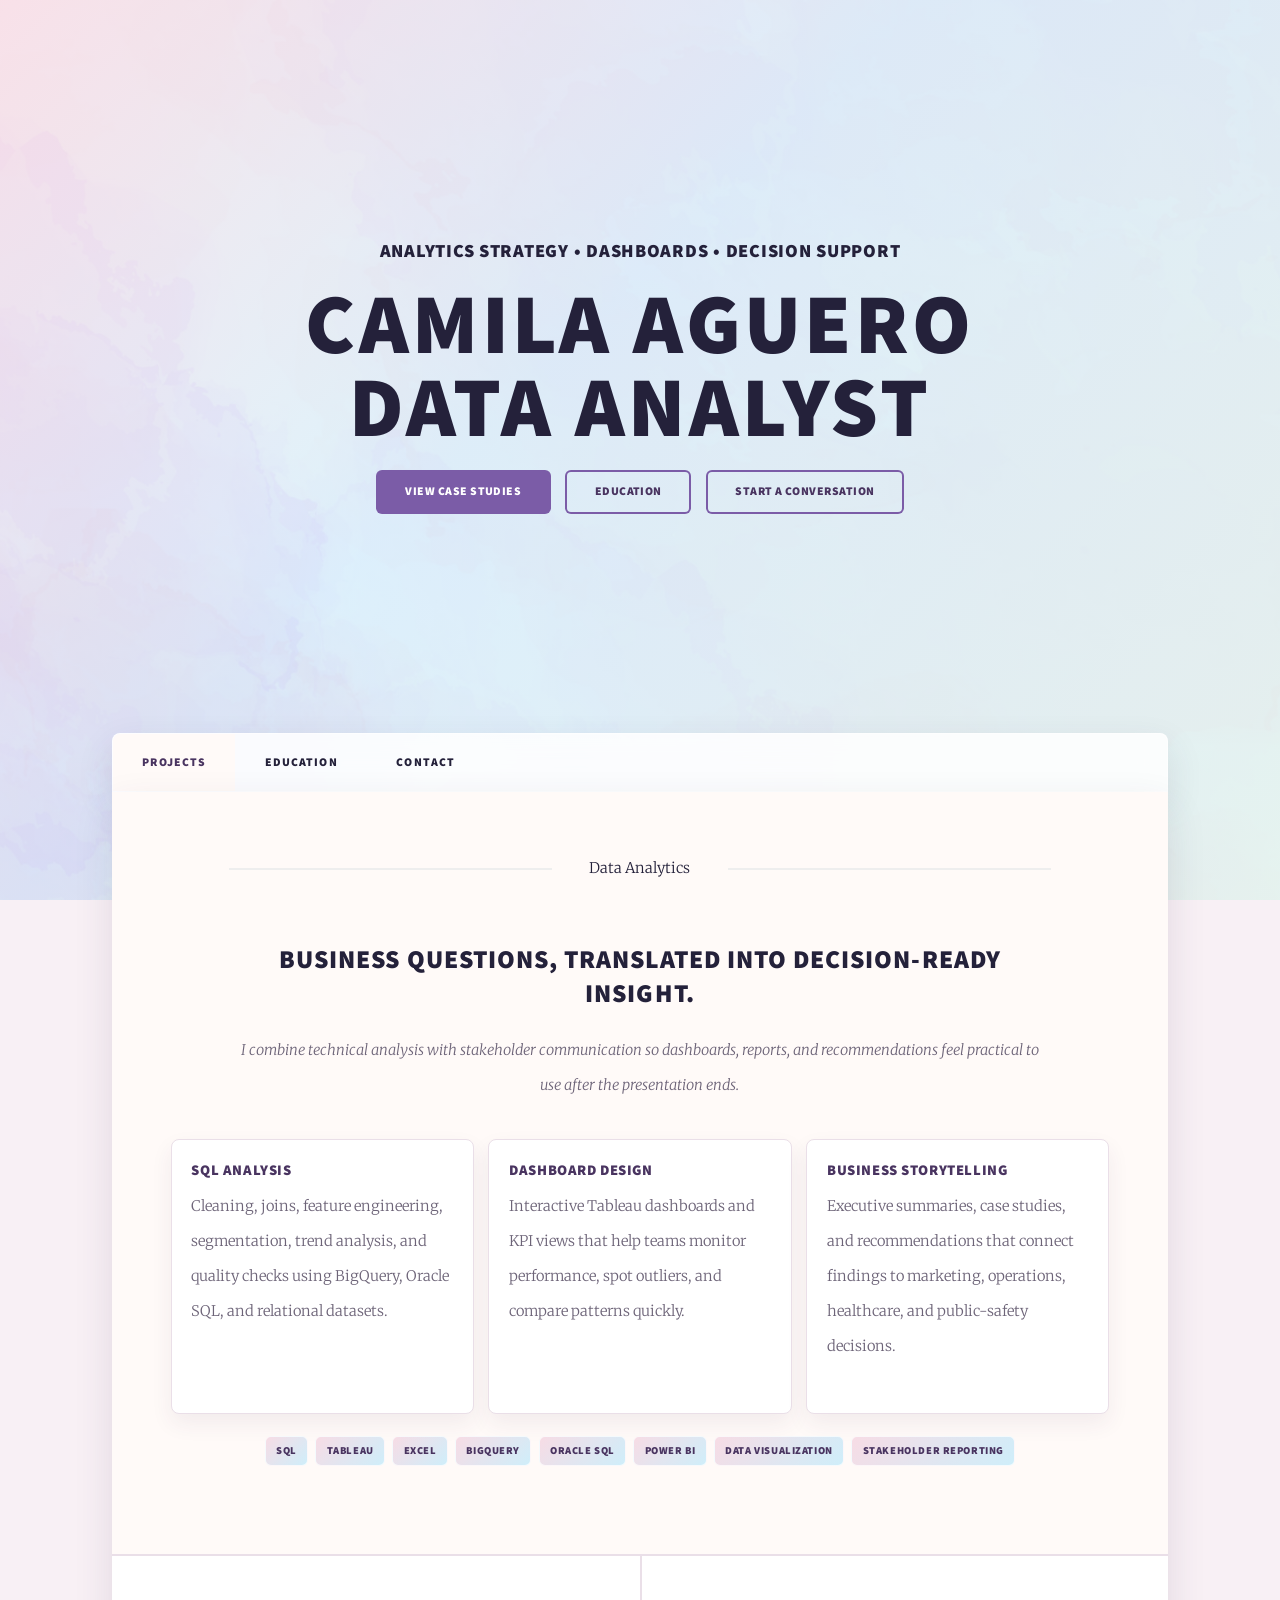
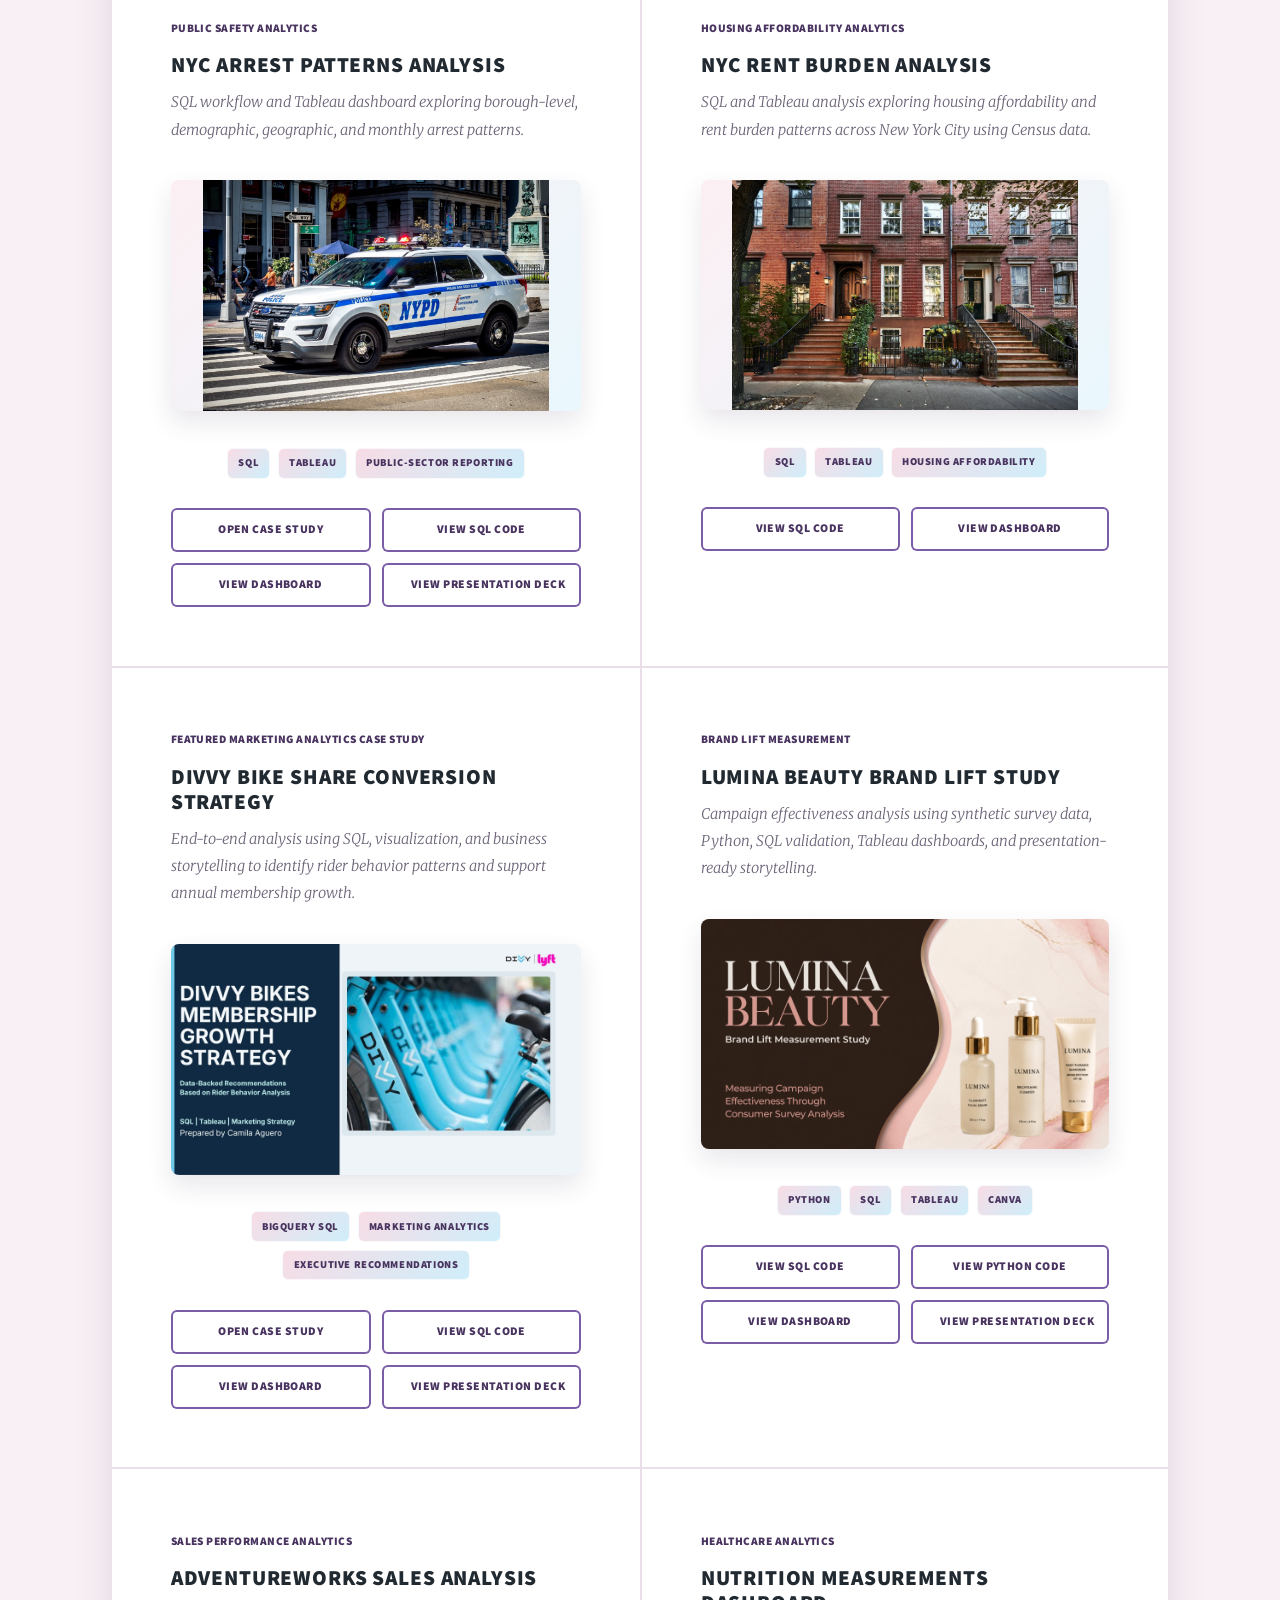
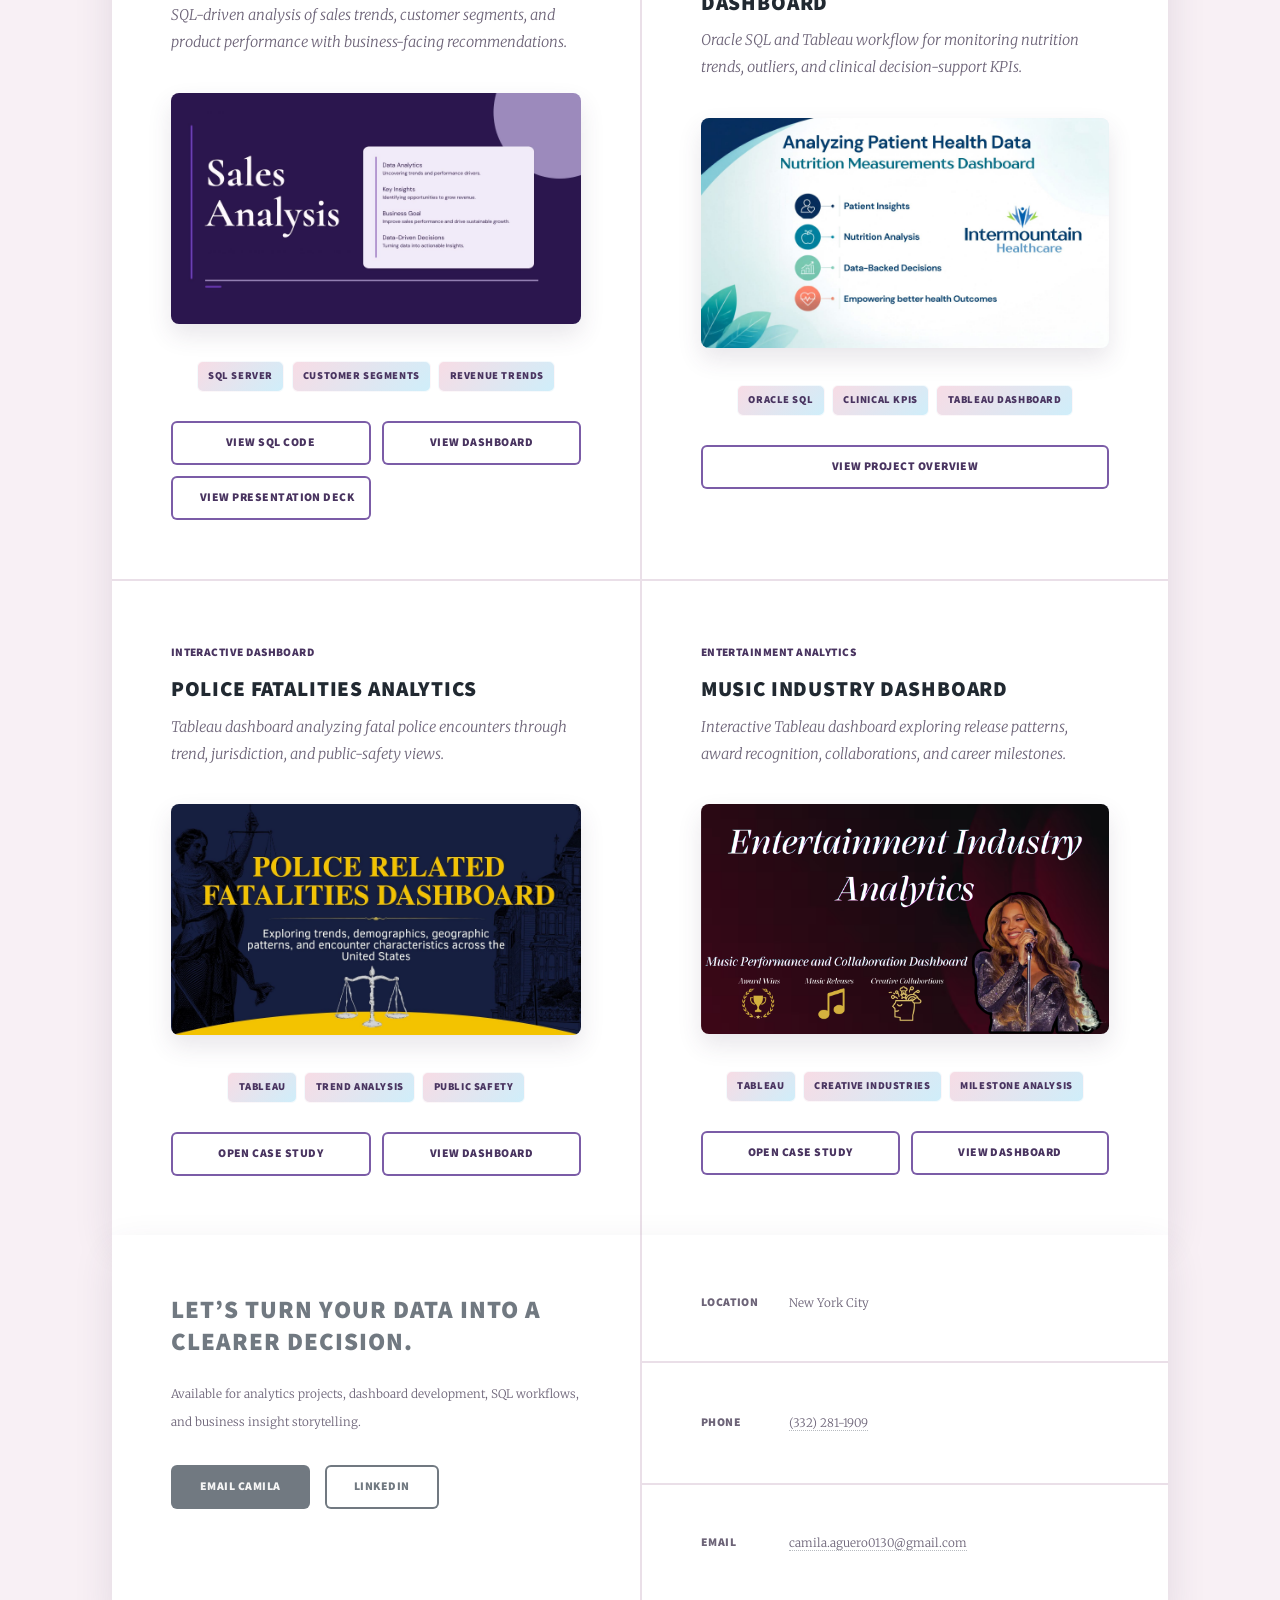
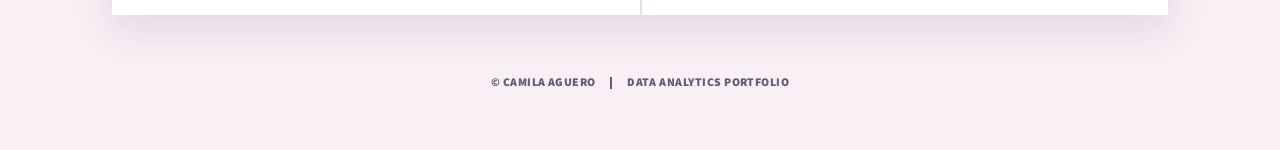
==== commit 974e56d7: "Update NYC arrests project cover" ====
--- a/index.html
+++ b/index.html
@@ -73,7 +73,7 @@
 						<h2><a href="project-nyc.html">NYC Arrest Patterns Analysis</a></h2>
 						<p>SQL workflow and Tableau dashboard exploring borough-level, demographic, geographic, and monthly arrest patterns.</p>
 					</header>
-					<a href="project-nyc.html" class="image fit"><img src="images/NYC Arrest Rates Analysis - 2025.jpg" alt="NYC arrest rates analytics dashboard preview" /></a>
+					<a href="project-nyc.html" class="image fit"><img src="images/nyc-arrest-patterns-cover.jpg" alt="NYPD vehicle on a New York City street" /></a>
 					<ul class="project-meta">
 						<li>SQL</li>
 						<li>Tableau</li>
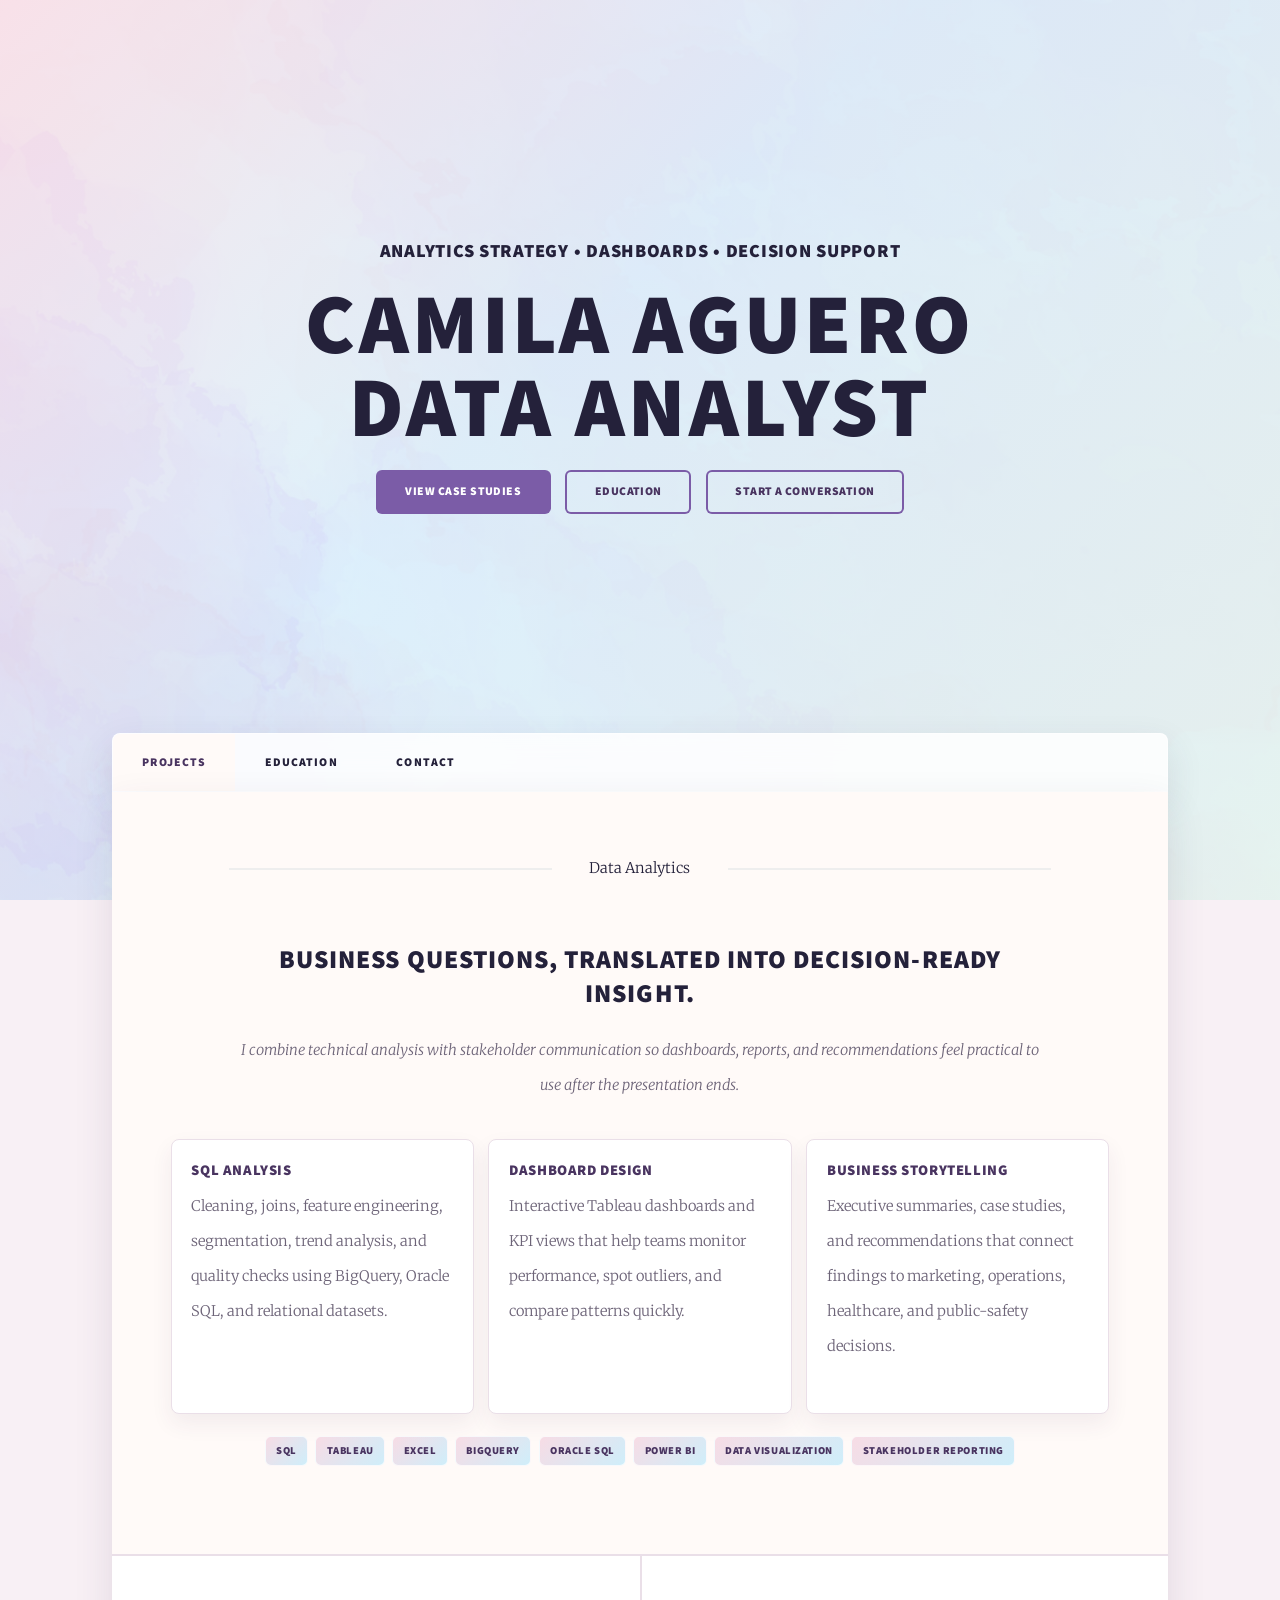
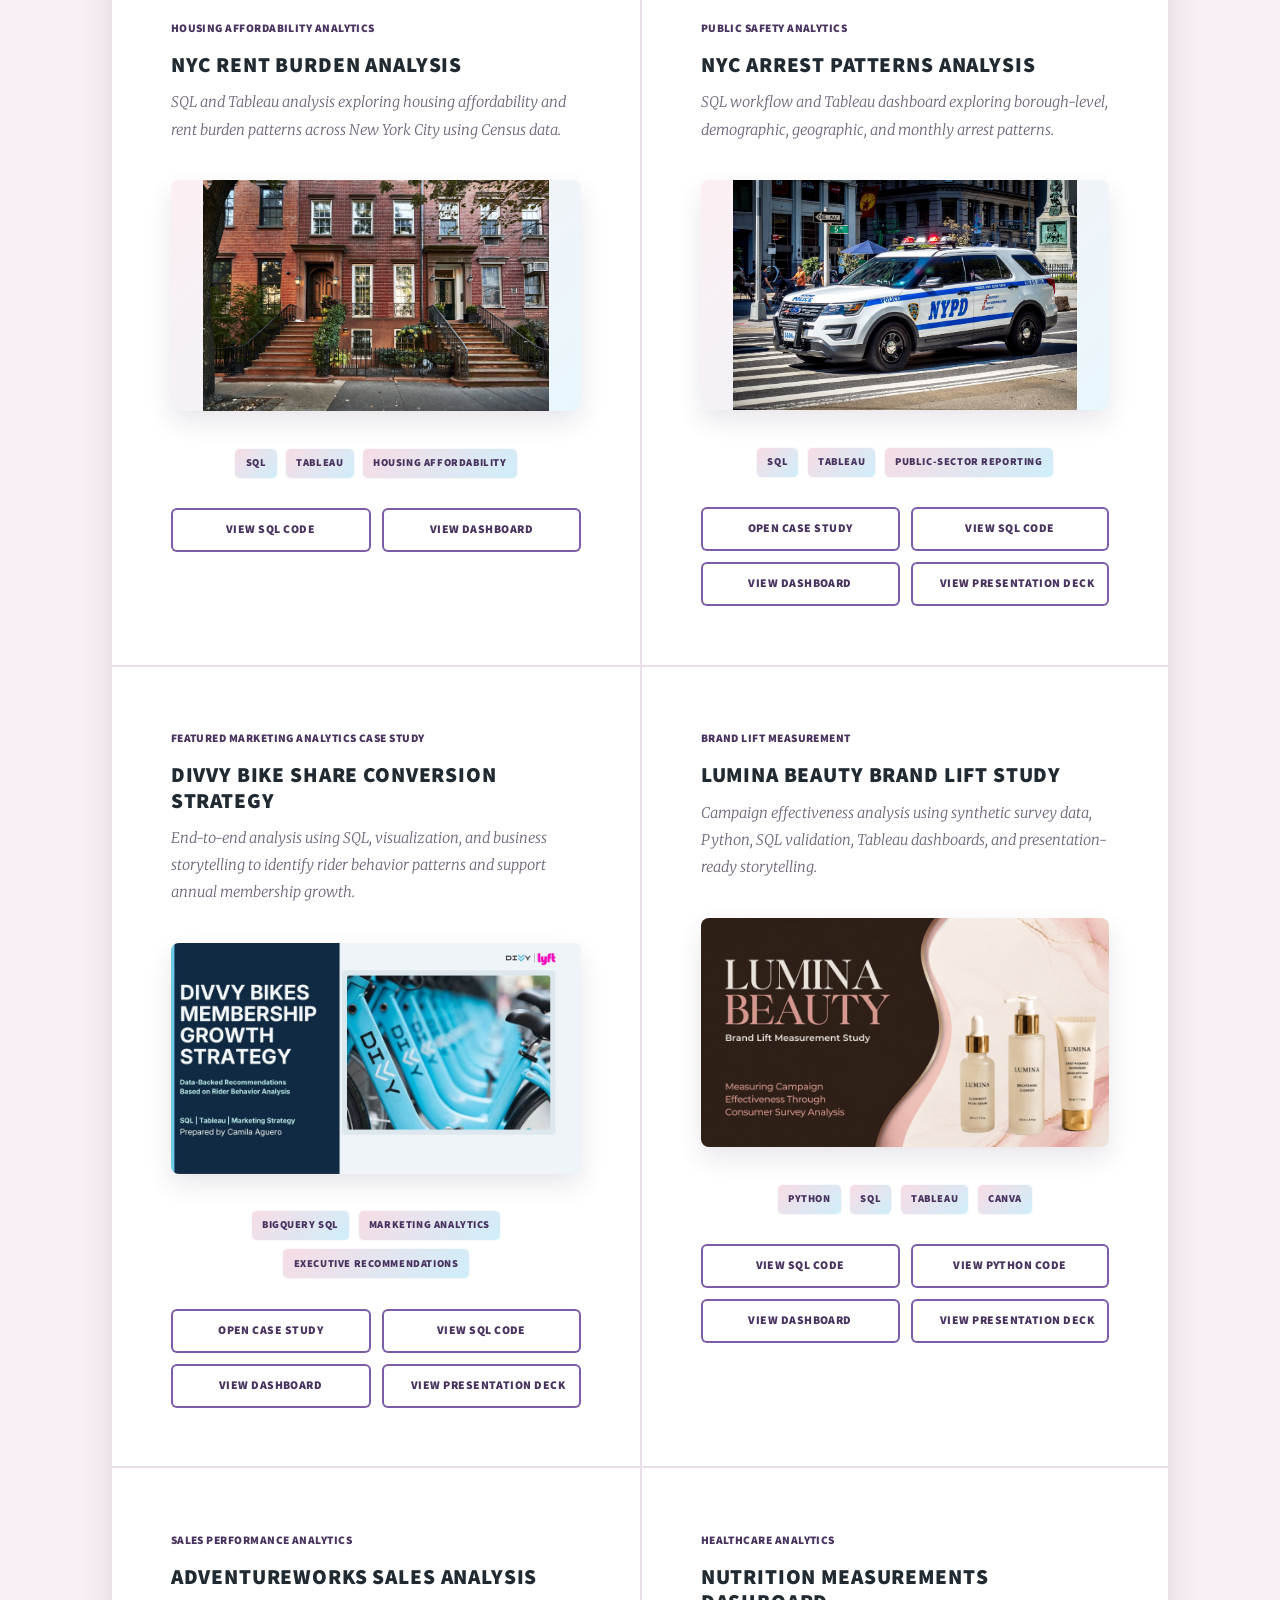
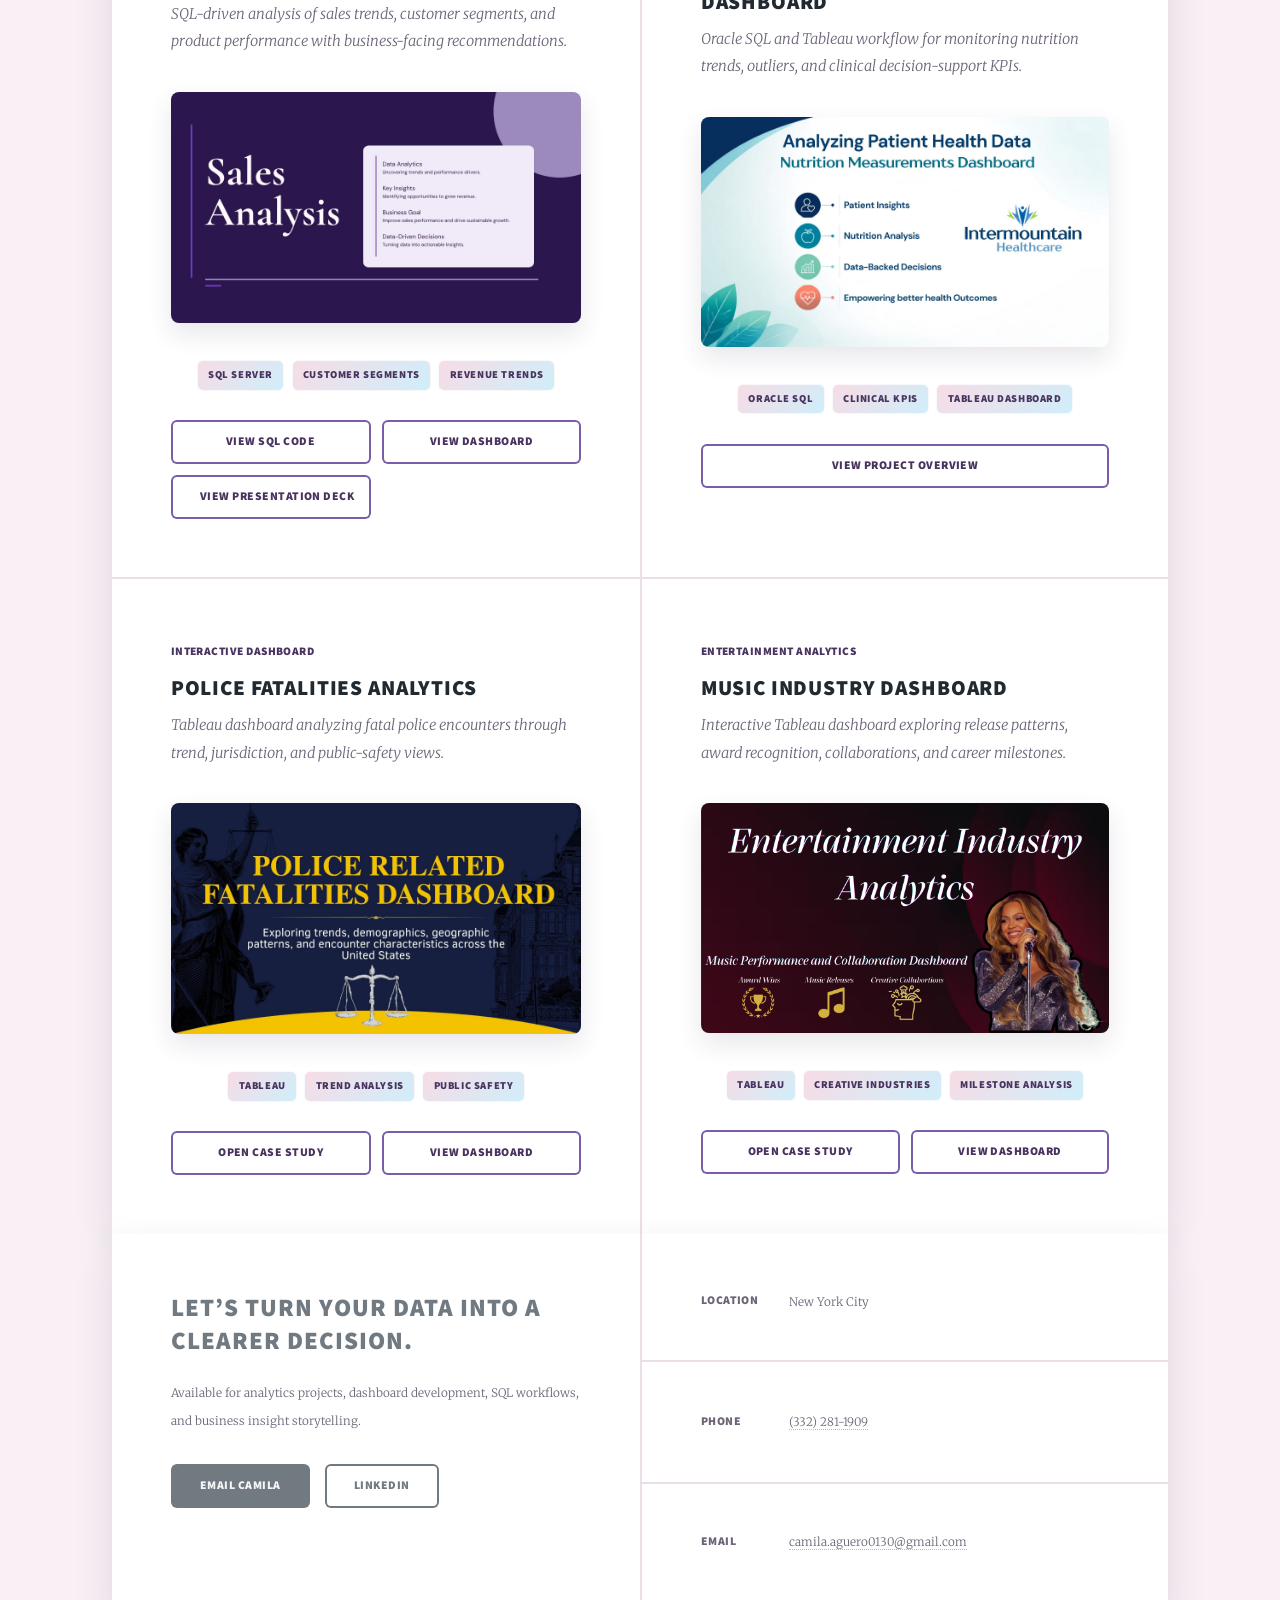
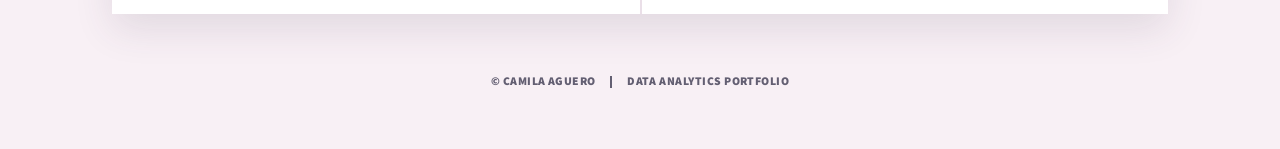
==== commit f86e28d6: "Prioritize rent burden project" ====
--- a/index.html
+++ b/index.html
@@ -69,6 +69,23 @@
 			<section id="projects" class="posts premium-projects">
 				<article class="featured-card">
 					<header>
+						<span class="project-type">Housing affordability analytics</span>
+						<h2><a href="project-rent-burden.html">NYC Rent Burden Analysis</a></h2>
+						<p>SQL and Tableau analysis exploring housing affordability and rent burden patterns across New York City using Census data.</p>
+					</header>
+					<a href="project-rent-burden.html" class="image fit"><img src="images/nyc-rent-burden-analysis-cover.avif" alt="NYC Rent Burden Analysis project cover showing Bronx apartment buildings" /></a>
+					<ul class="project-meta">
+						<li>SQL</li>
+						<li>Tableau</li>
+						<li>Housing affordability</li>
+					</ul>
+					<ul class="actions special">
+						<li><a href="https://github.com/camila-aguero-analyst/nyc-rent-burden" class="button">View SQL Code</a></li>
+						<li><a href="https://public.tableau.com/views/NycRentBurdenAnalysis/Dashboard1?:language=en-US&amp;:sid=&amp;:redirect=auth&amp;:display_count=n&amp;:origin=viz_share_link" class="button">View Dashboard</a></li>
+					</ul>
+				</article>
+				<article>
+					<header>
 						<span class="project-type">Public safety analytics</span>
 						<h2><a href="project-nyc.html">NYC Arrest Patterns Analysis</a></h2>
 						<p>SQL workflow and Tableau dashboard exploring borough-level, demographic, geographic, and monthly arrest patterns.</p>
@@ -84,23 +101,6 @@
 						<li><a href="https://github.com/camila-aguero-analyst/NYC-Arrests-Analysis/tree/main/SQL" class="button">View SQL Code</a></li>
 						<li><a href="https://public.tableau.com/views/NYCArrestsRatesDasboard-2025Data/Dashboard1?:language=en-US&amp;:sid=&amp;:redirect=auth&amp;:display_count=n&amp;:origin=viz_share_link" class="button">View Dashboard</a></li>
 						<li><a href="documents/presentation-decks/nyc-arrest-rates-analysis-2025.pdf" class="button">View Presentation Deck</a></li>
-					</ul>
-				</article>
-				<article>
-					<header>
-						<span class="project-type">Housing affordability analytics</span>
-						<h2><a href="project-rent-burden.html">NYC Rent Burden Analysis</a></h2>
-						<p>SQL and Tableau analysis exploring housing affordability and rent burden patterns across New York City using Census data.</p>
-					</header>
-					<a href="project-rent-burden.html" class="image fit"><img src="images/nyc-rent-burden-analysis-cover.avif" alt="NYC Rent Burden Analysis project cover showing Bronx apartment buildings" /></a>
-					<ul class="project-meta">
-						<li>SQL</li>
-						<li>Tableau</li>
-						<li>Housing affordability</li>
-					</ul>
-					<ul class="actions special">
-						<li><a href="https://github.com/camila-aguero-analyst/nyc-rent-burden" class="button">View SQL Code</a></li>
-						<li><a href="https://public.tableau.com/views/NycRentBurdenAnalysis/Dashboard1?:language=en-US&amp;:sid=&amp;:redirect=auth&amp;:display_count=n&amp;:origin=viz_share_link" class="button">View Dashboard</a></li>
 					</ul>
 				</article>
 				<article>
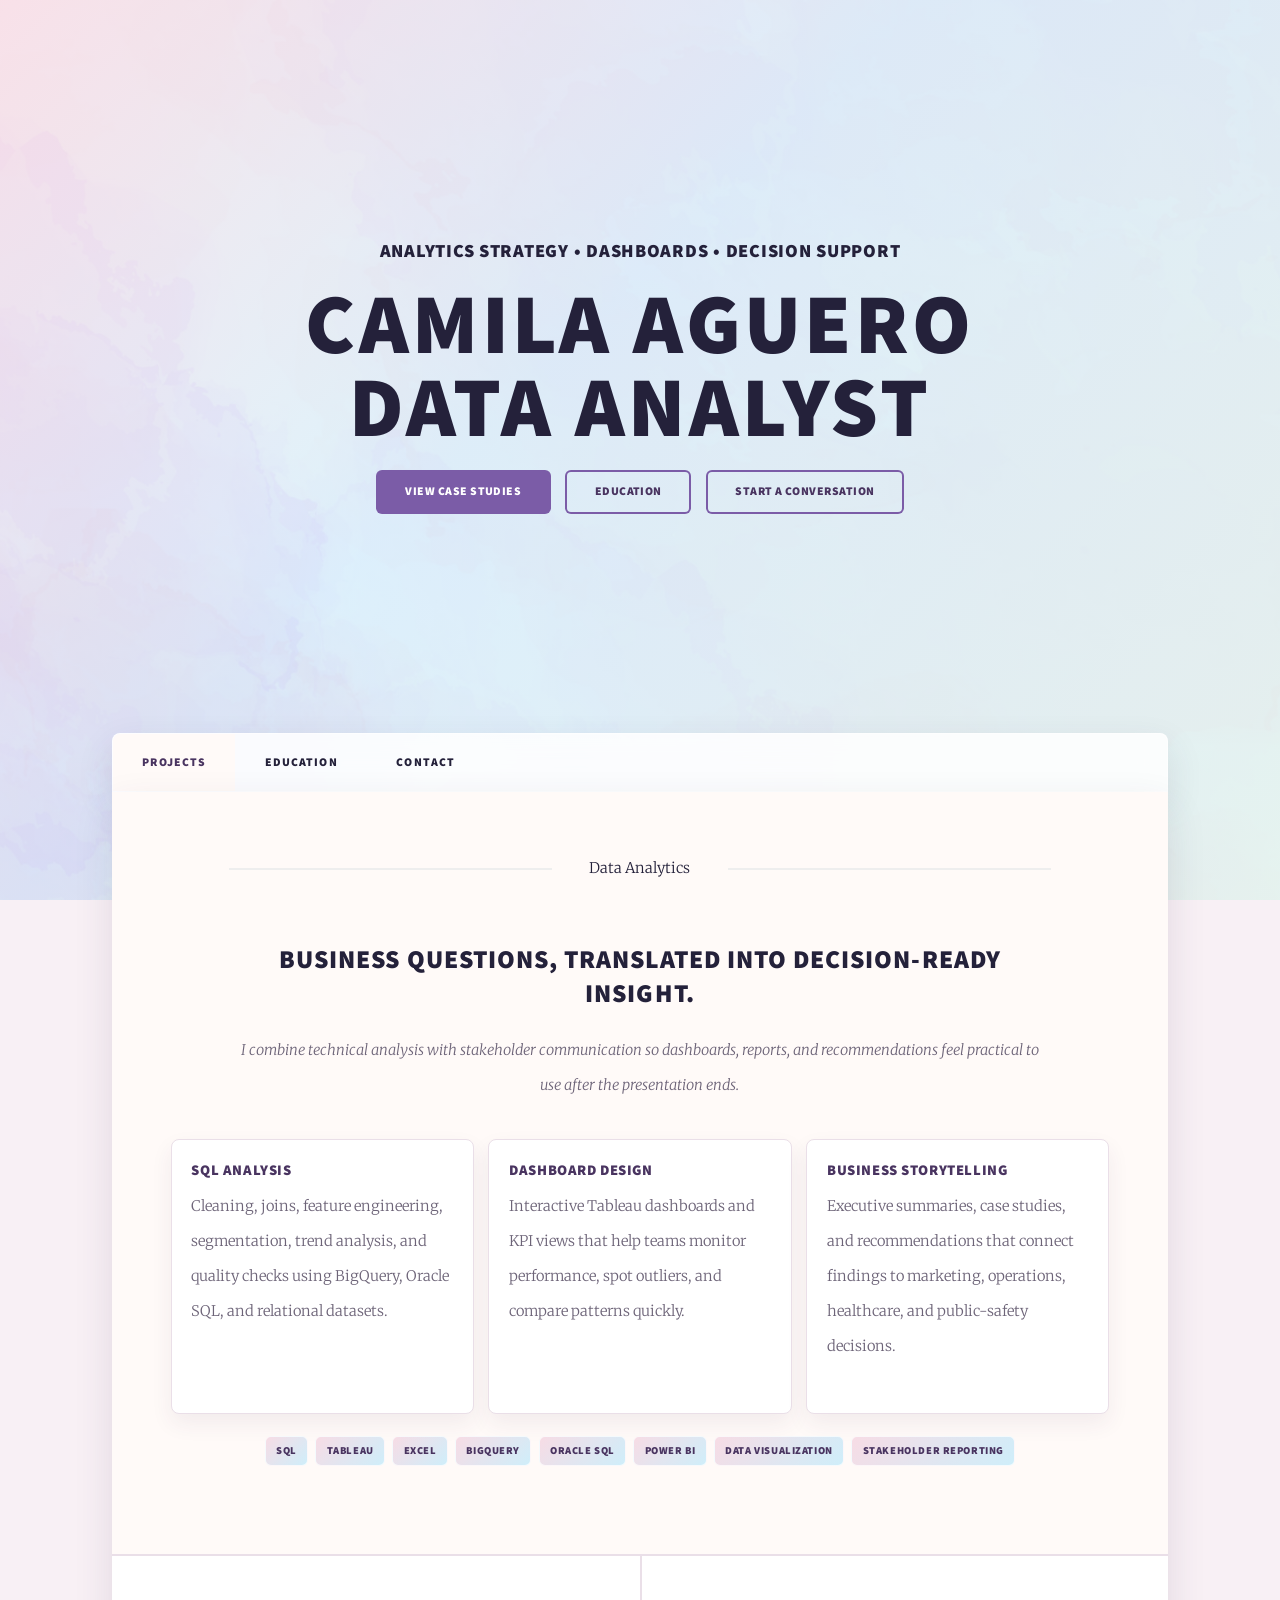
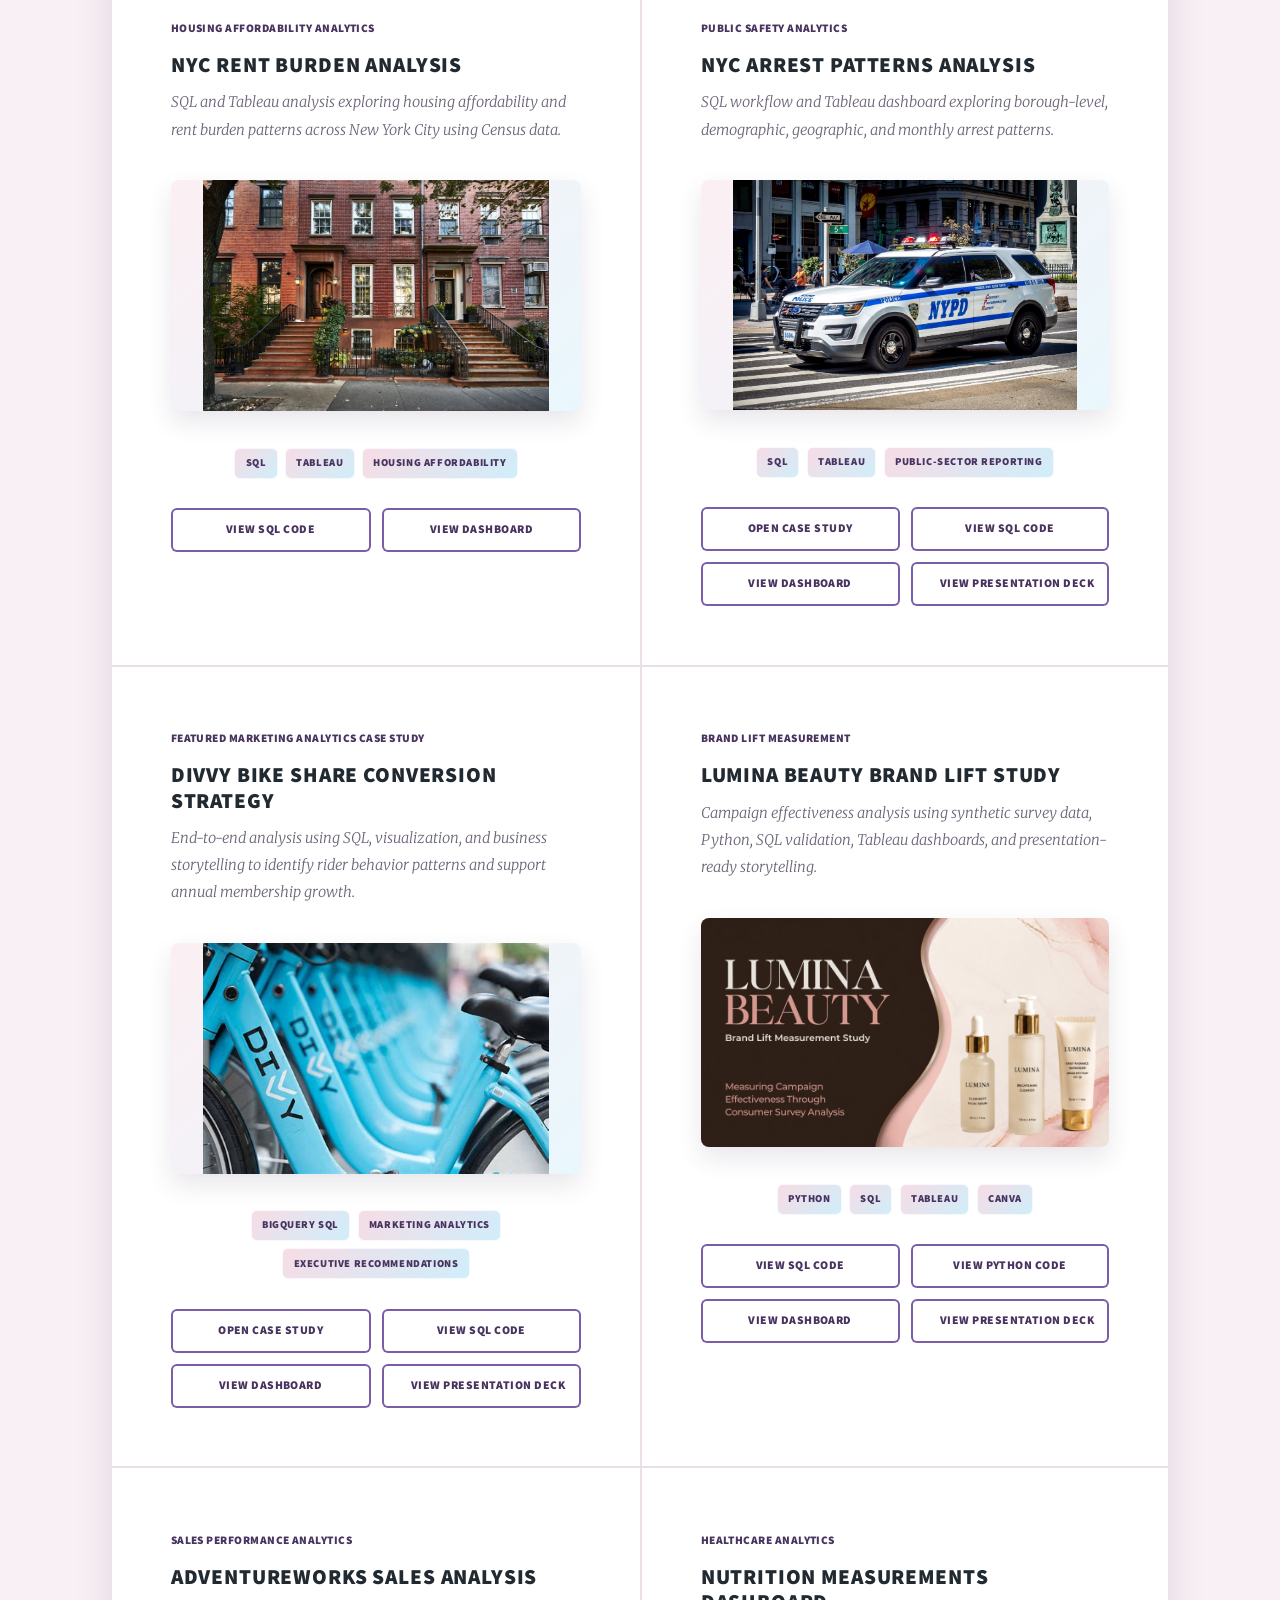
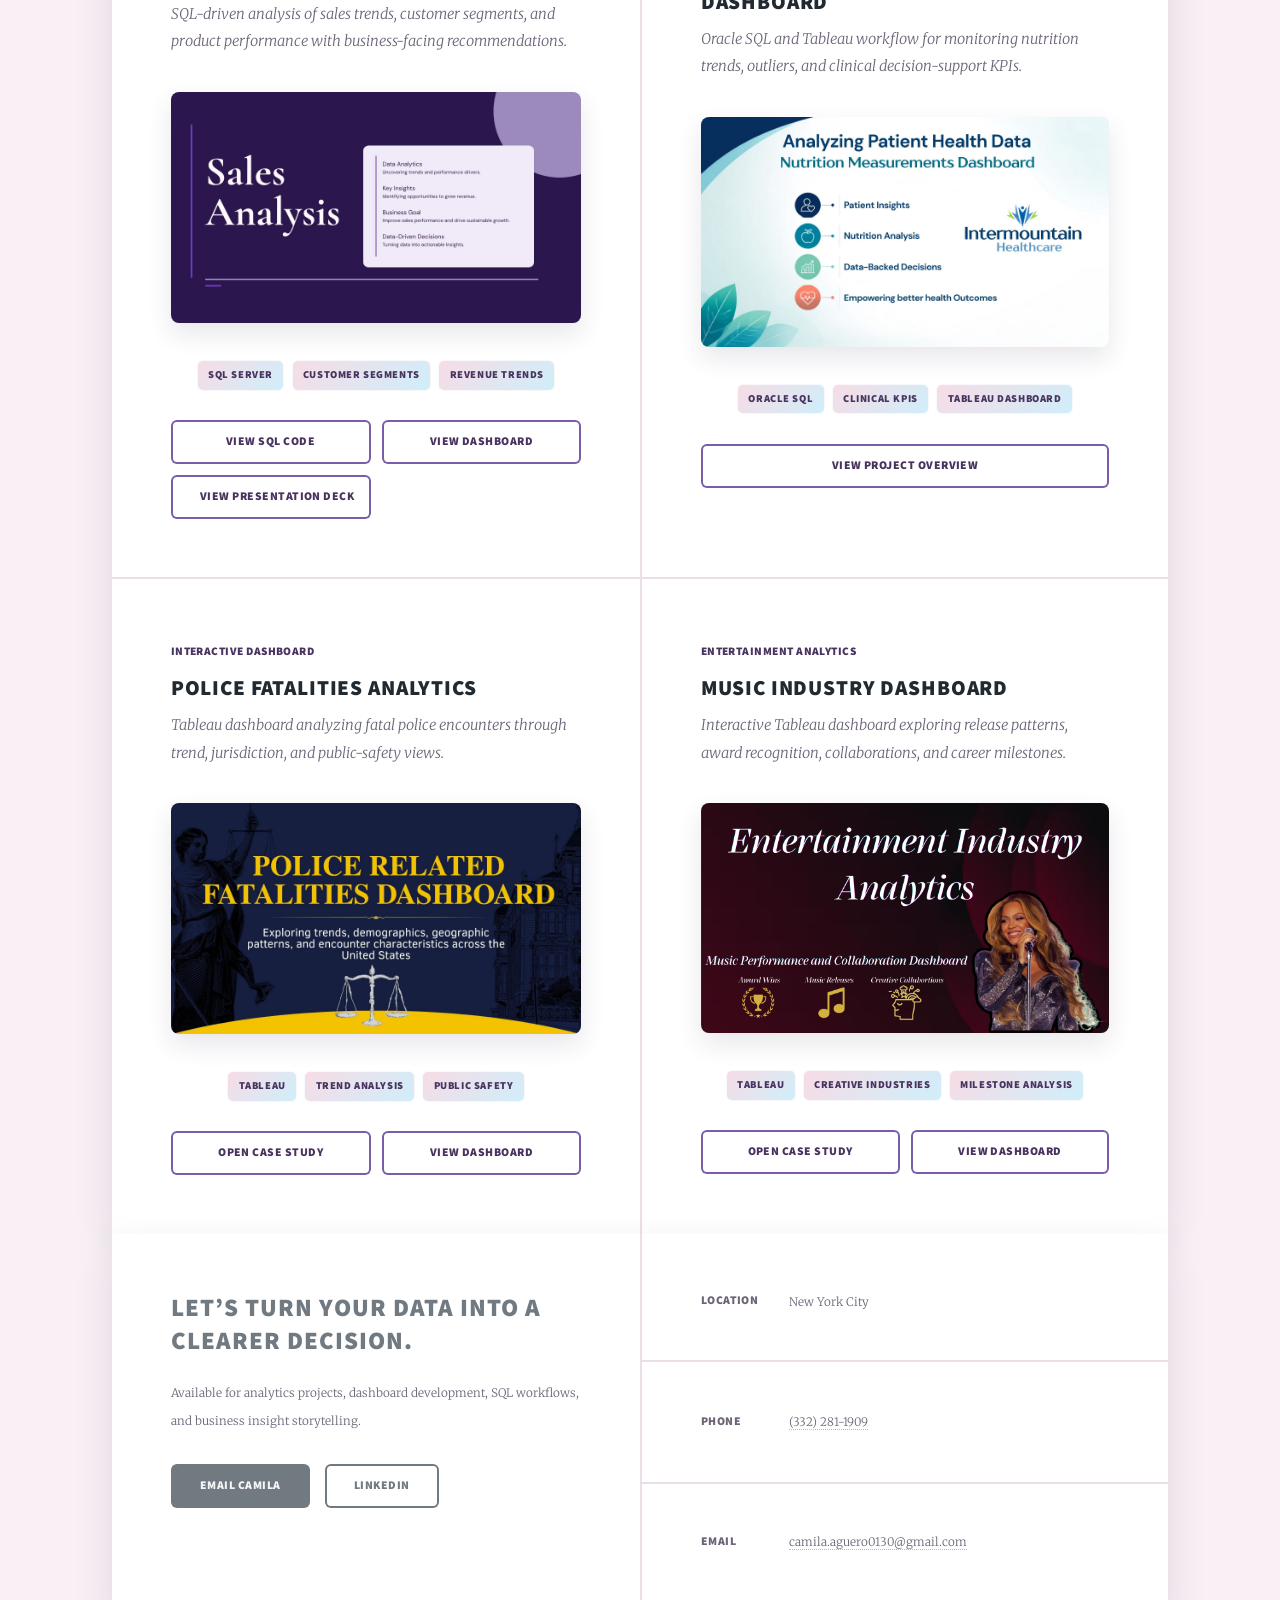
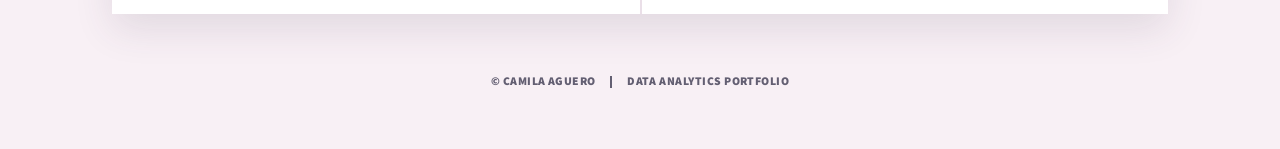
==== commit f5a20805: "Update Divvy project cover" ====
--- a/index.html
+++ b/index.html
@@ -109,7 +109,7 @@
 						<h2><a href="project-divvy.html">Divvy Bike Share Conversion Strategy</a></h2>
 						<p>End-to-end analysis using SQL, visualization, and business storytelling to identify rider behavior patterns and support annual membership growth.</p>
 					</header>
-					<a href="project-divvy.html" class="image fit"><img src="images/divvy-membership-growth-cover.jpg" alt="Divvy bike share marketing analytics case study preview" /></a>
+					<a href="project-divvy.html" class="image fit"><img src="images/divvy-bike-share-cover.png" alt="Blue Divvy bikes lined up at a station" /></a>
 					<ul class="project-meta">
 						<li>BigQuery SQL</li>
 						<li>Marketing analytics</li>
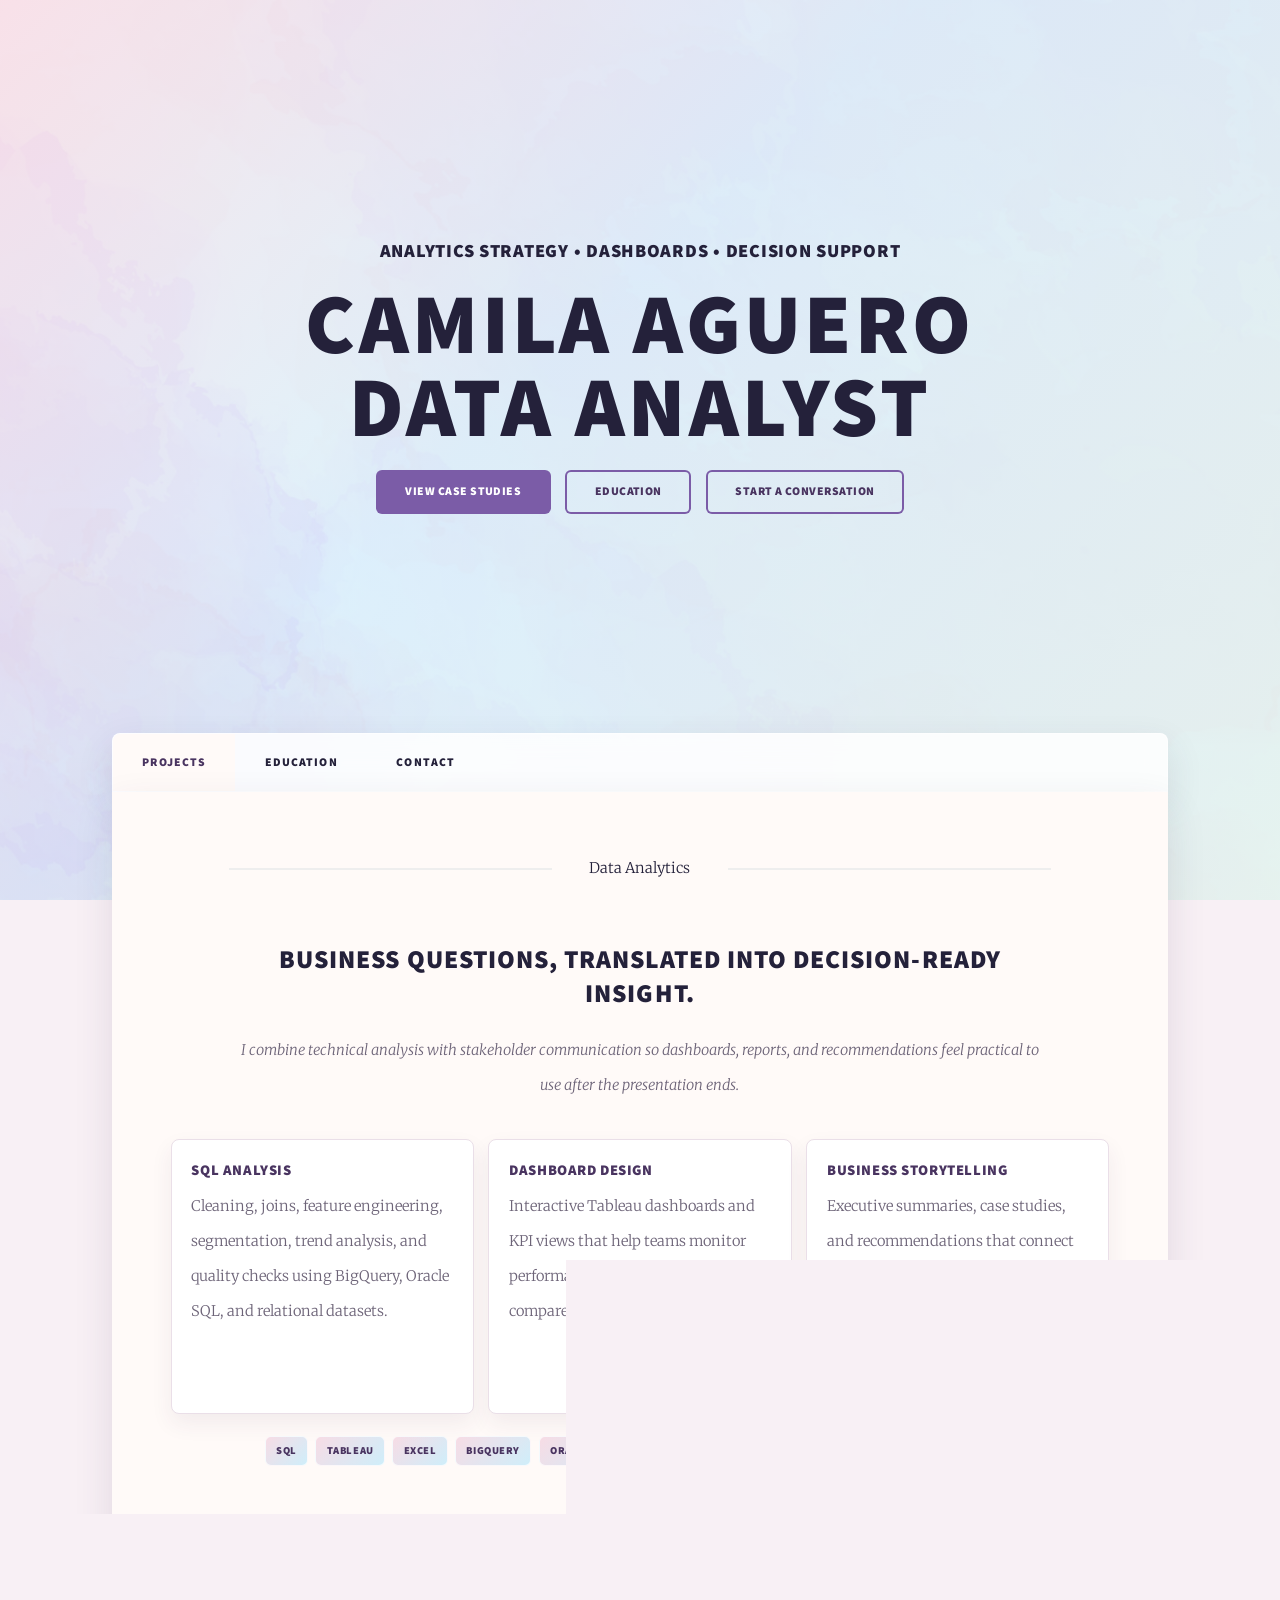
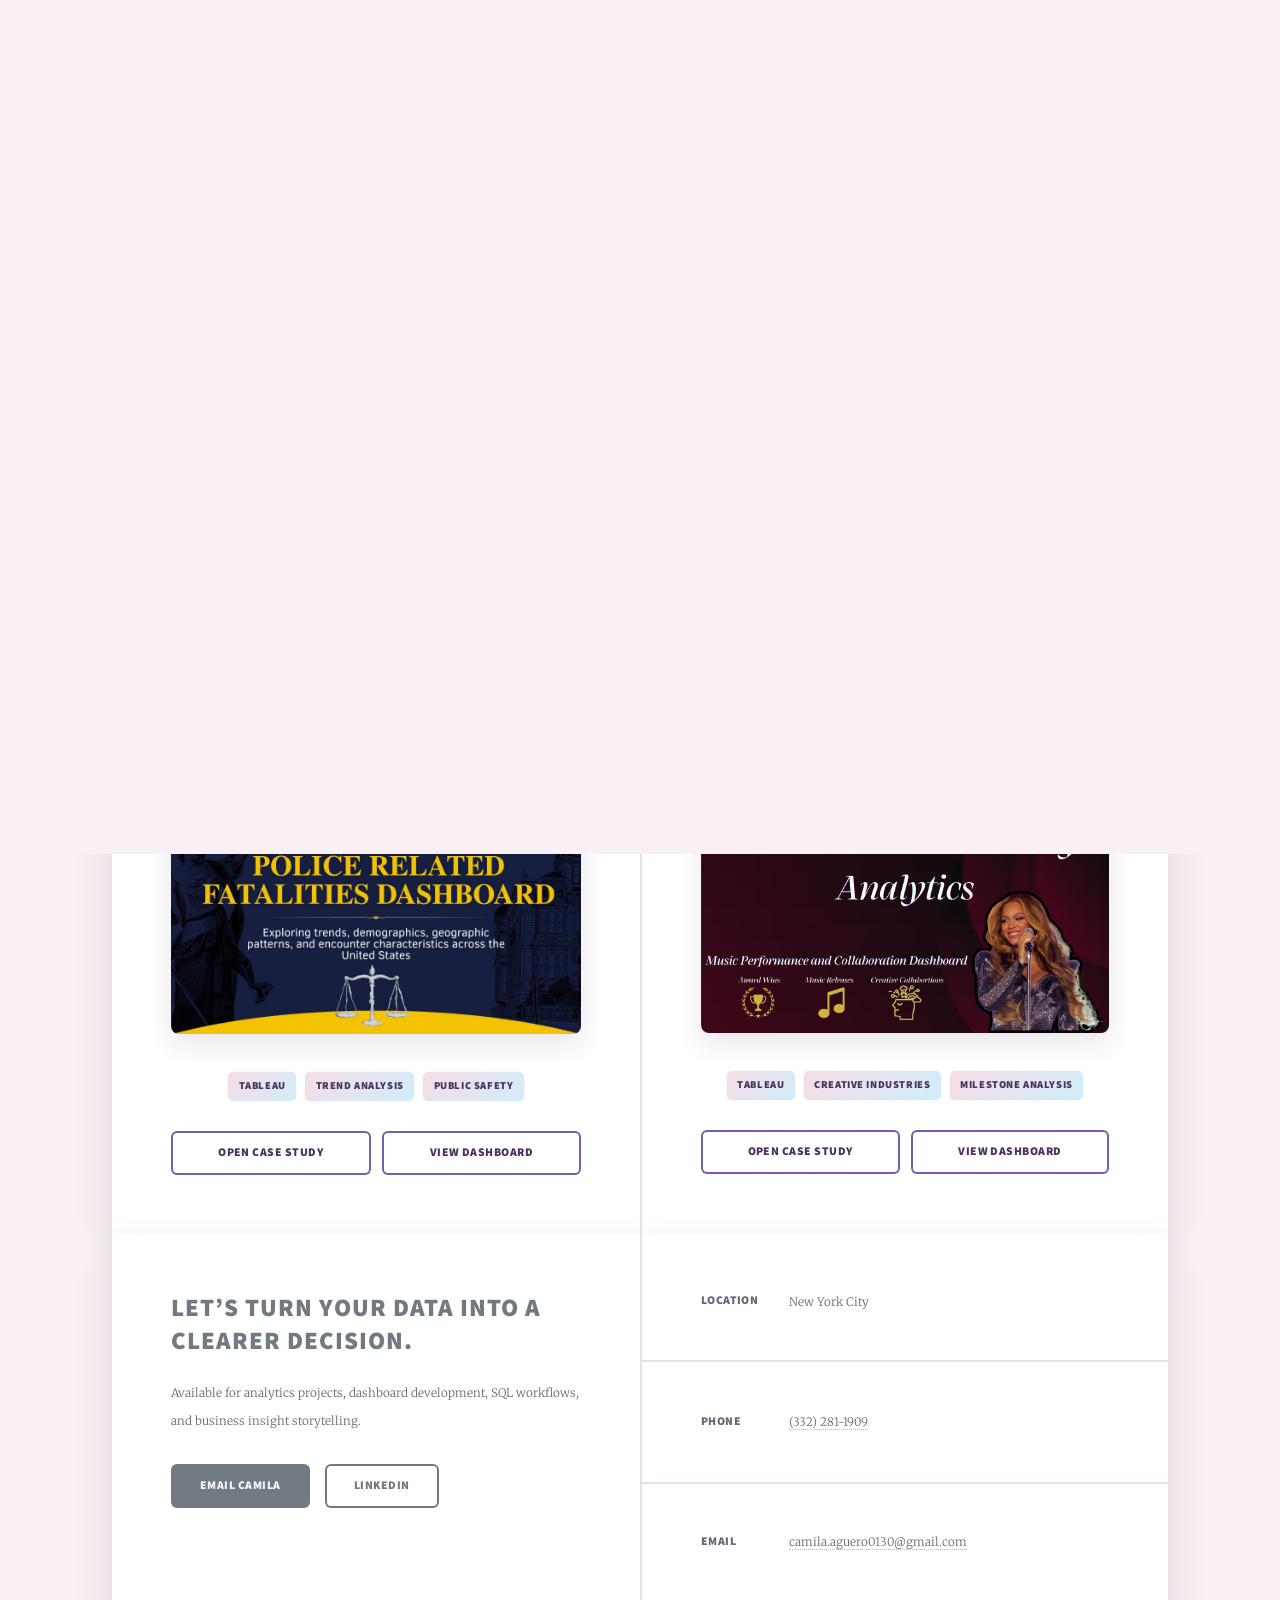
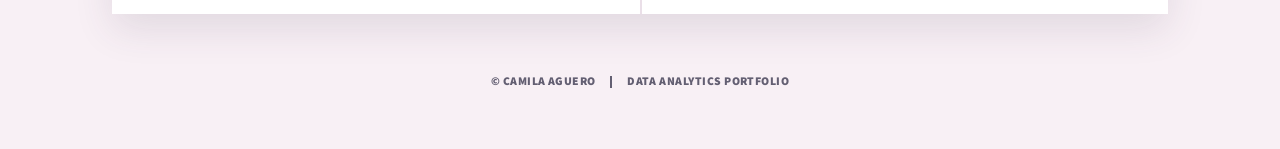
==== commit 77a6ddd9: "Highlight NYC arrests case study link" ====
--- a/index.html
+++ b/index.html
@@ -97,7 +97,7 @@
 						<li>Public-sector reporting</li>
 					</ul>
 					<ul class="actions special">
-						<li><a href="project-nyc.html" class="button">Open Case Study</a></li>
+						<li><a href="project-nyc.html" class="button primary">View Case Study</a></li>
 						<li><a href="https://github.com/camila-aguero-analyst/NYC-Arrests-Analysis/tree/main/SQL" class="button">View SQL Code</a></li>
 						<li><a href="https://public.tableau.com/views/NYCArrestsRatesDasboard-2025Data/Dashboard1?:language=en-US&amp;:sid=&amp;:redirect=auth&amp;:display_count=n&amp;:origin=viz_share_link" class="button">View Dashboard</a></li>
 						<li><a href="documents/presentation-decks/nyc-arrest-rates-analysis-2025.pdf" class="button">View Presentation Deck</a></li>
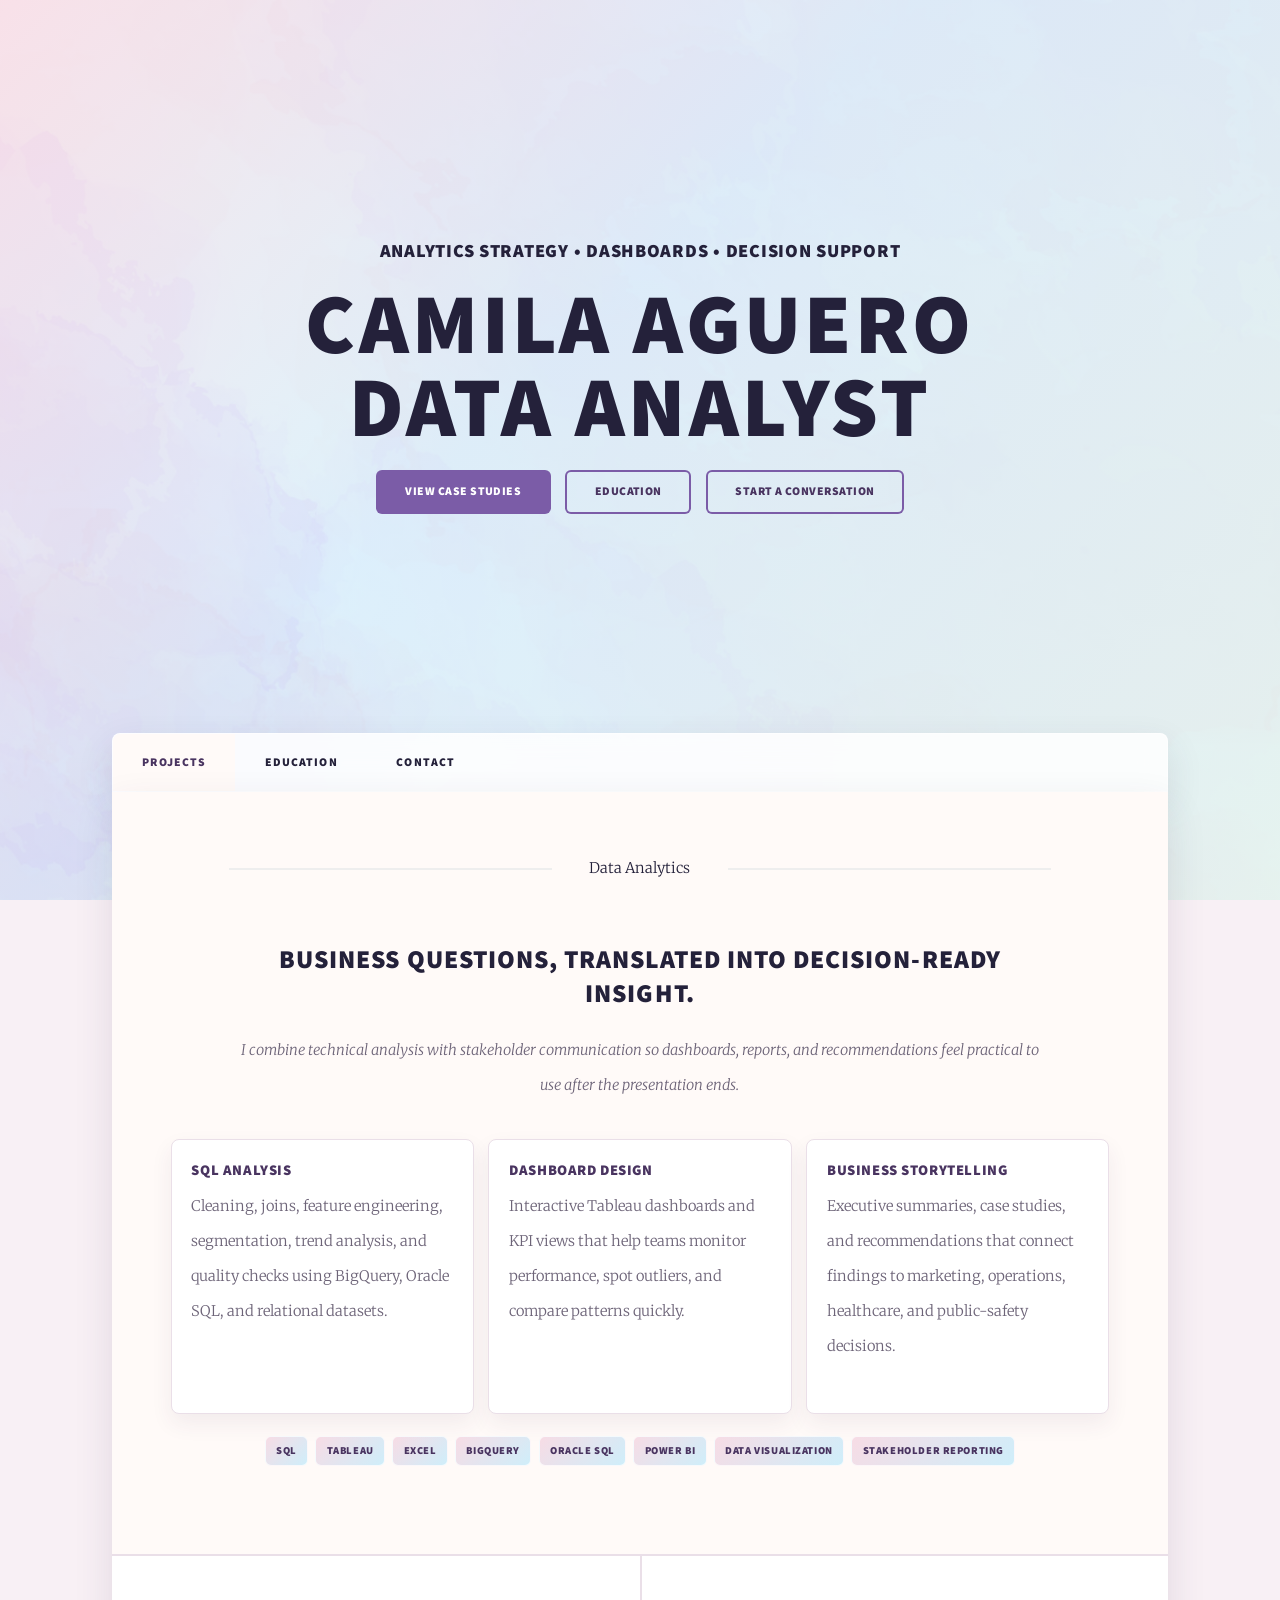
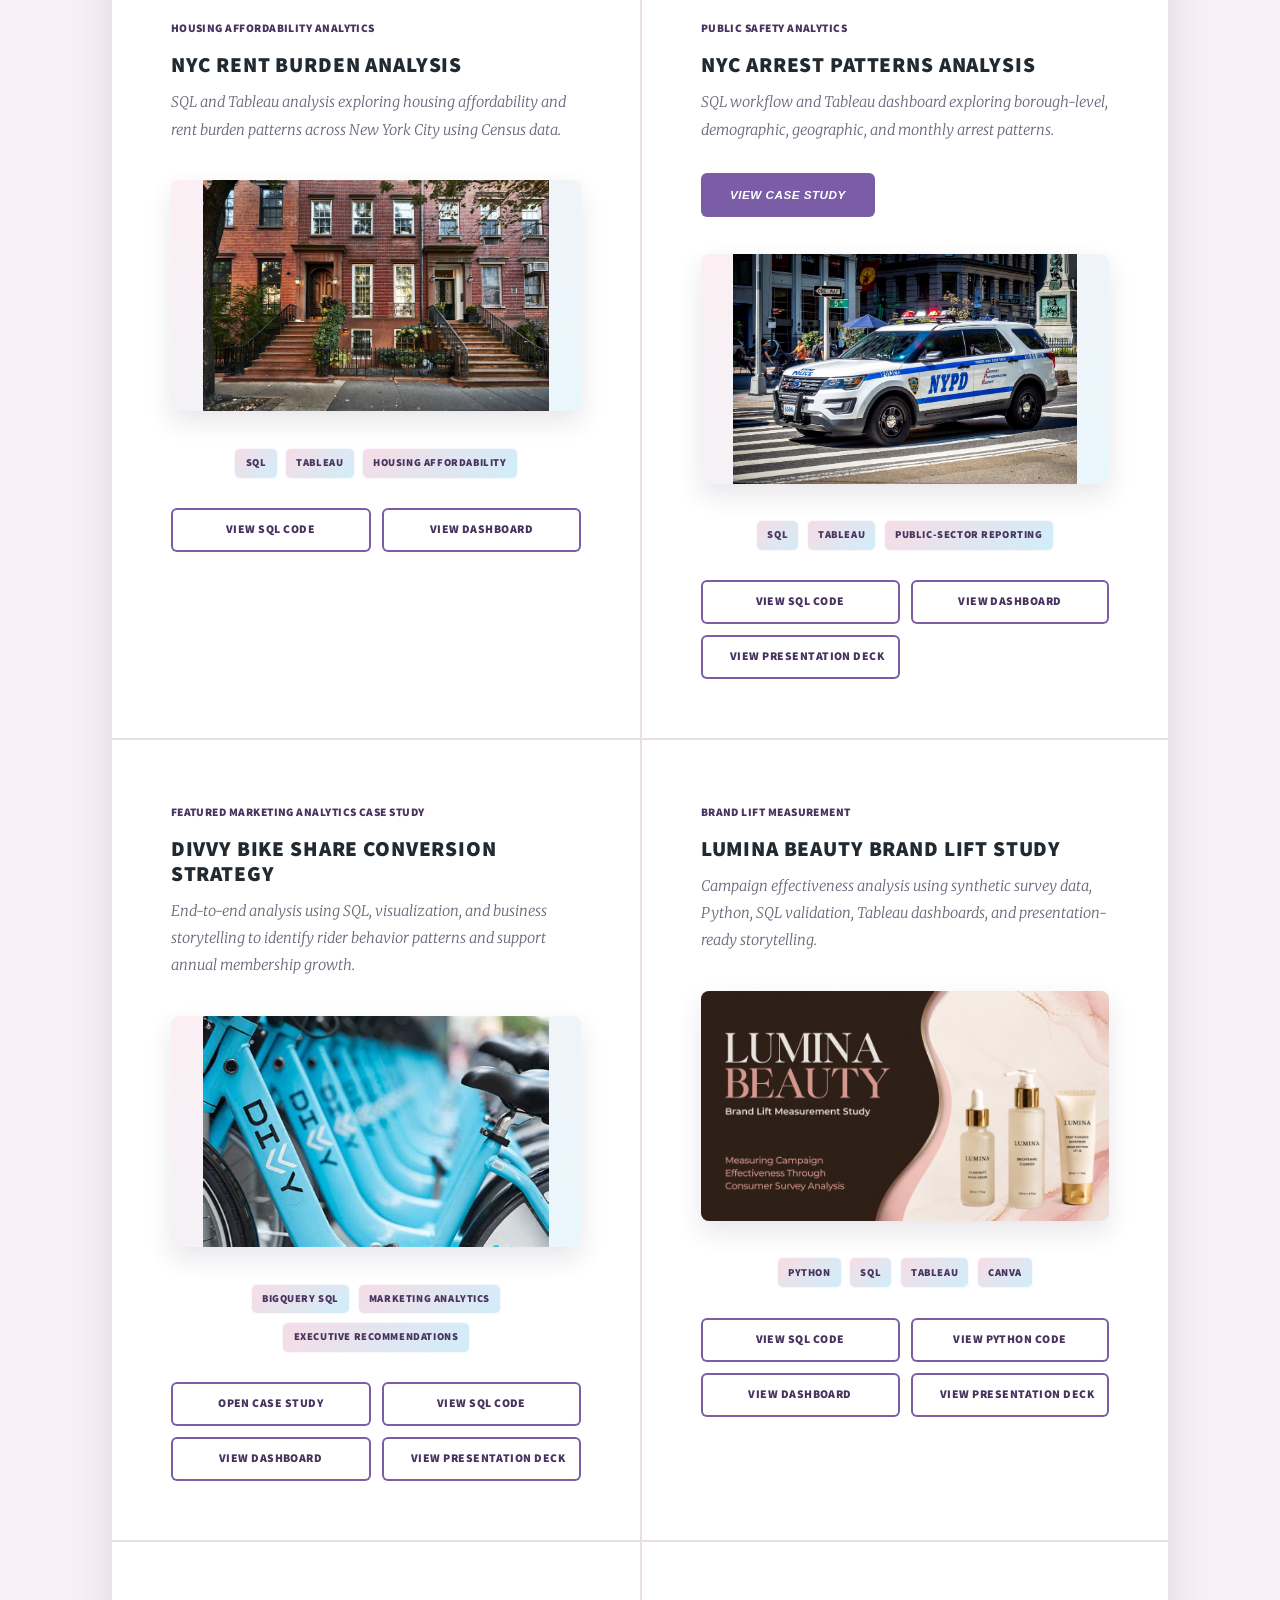
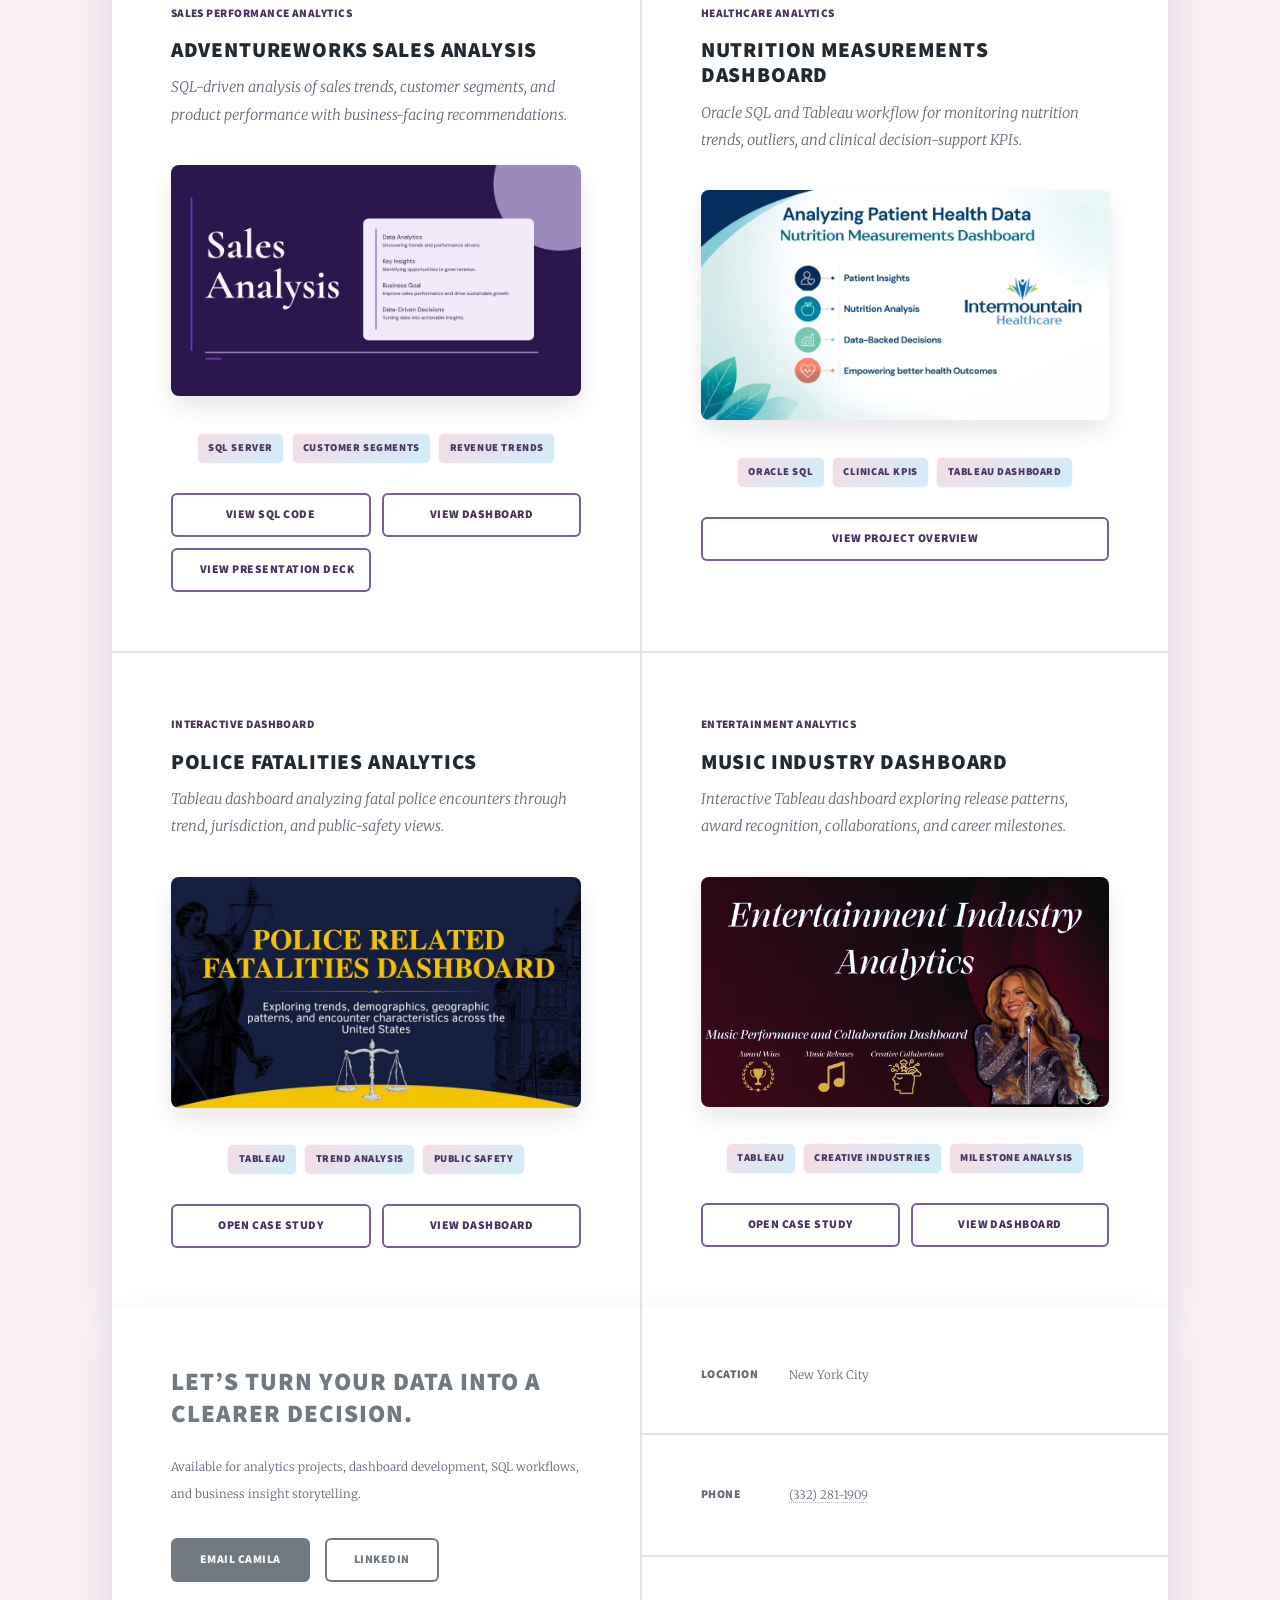
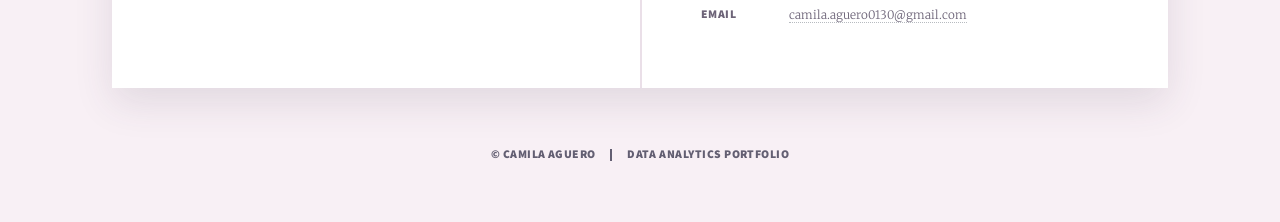
==== commit 785c1865: "Surface NYC arrests case study button" ====
--- a/index.html
+++ b/index.html
@@ -89,6 +89,7 @@
 						<span class="project-type">Public safety analytics</span>
 						<h2><a href="project-nyc.html">NYC Arrest Patterns Analysis</a></h2>
 						<p>SQL workflow and Tableau dashboard exploring borough-level, demographic, geographic, and monthly arrest patterns.</p>
+						<p><a href="project-nyc.html" class="button primary">View Case Study</a></p>
 					</header>
 					<a href="project-nyc.html" class="image fit"><img src="images/nyc-arrest-patterns-cover.jpg" alt="NYPD vehicle on a New York City street" /></a>
 					<ul class="project-meta">
@@ -97,7 +98,6 @@
 						<li>Public-sector reporting</li>
 					</ul>
 					<ul class="actions special">
-						<li><a href="project-nyc.html" class="button primary">View Case Study</a></li>
 						<li><a href="https://github.com/camila-aguero-analyst/NYC-Arrests-Analysis/tree/main/SQL" class="button">View SQL Code</a></li>
 						<li><a href="https://public.tableau.com/views/NYCArrestsRatesDasboard-2025Data/Dashboard1?:language=en-US&amp;:sid=&amp;:redirect=auth&amp;:display_count=n&amp;:origin=viz_share_link" class="button">View Dashboard</a></li>
 						<li><a href="documents/presentation-decks/nyc-arrest-rates-analysis-2025.pdf" class="button">View Presentation Deck</a></li>
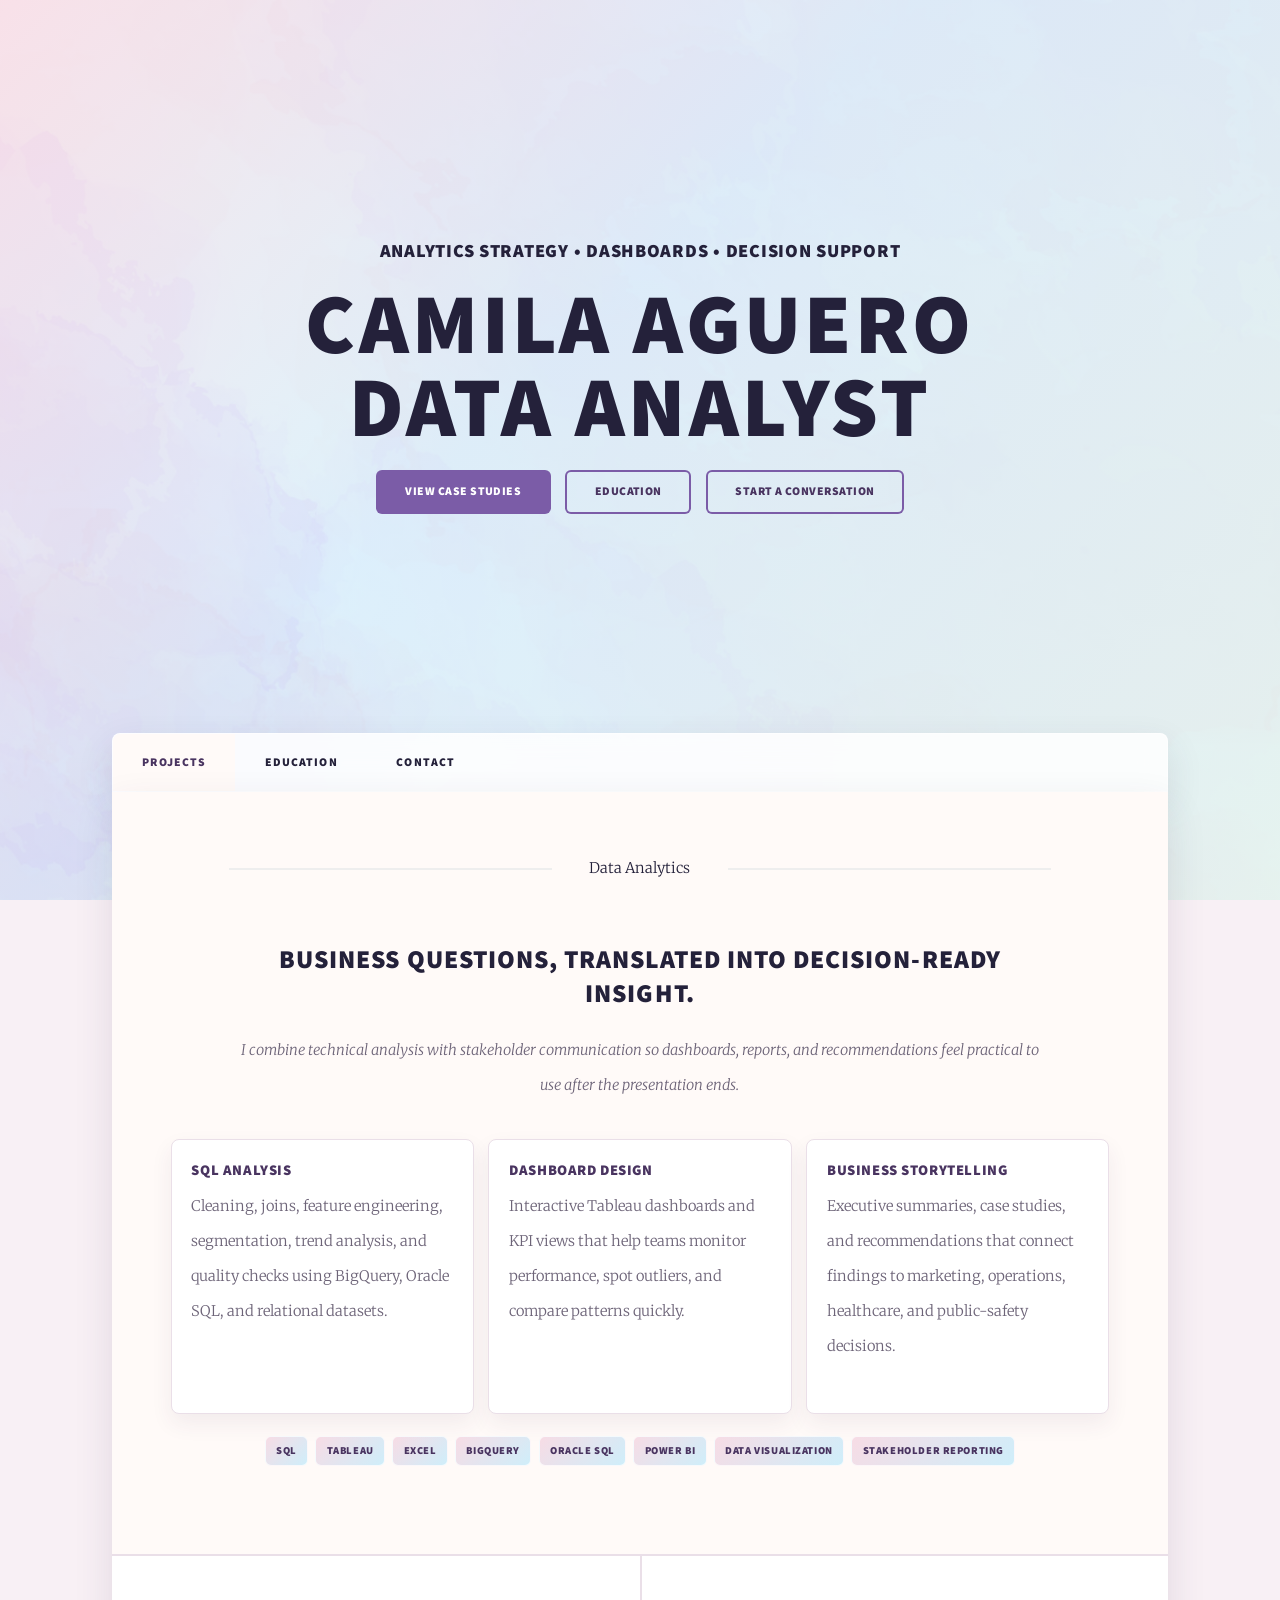
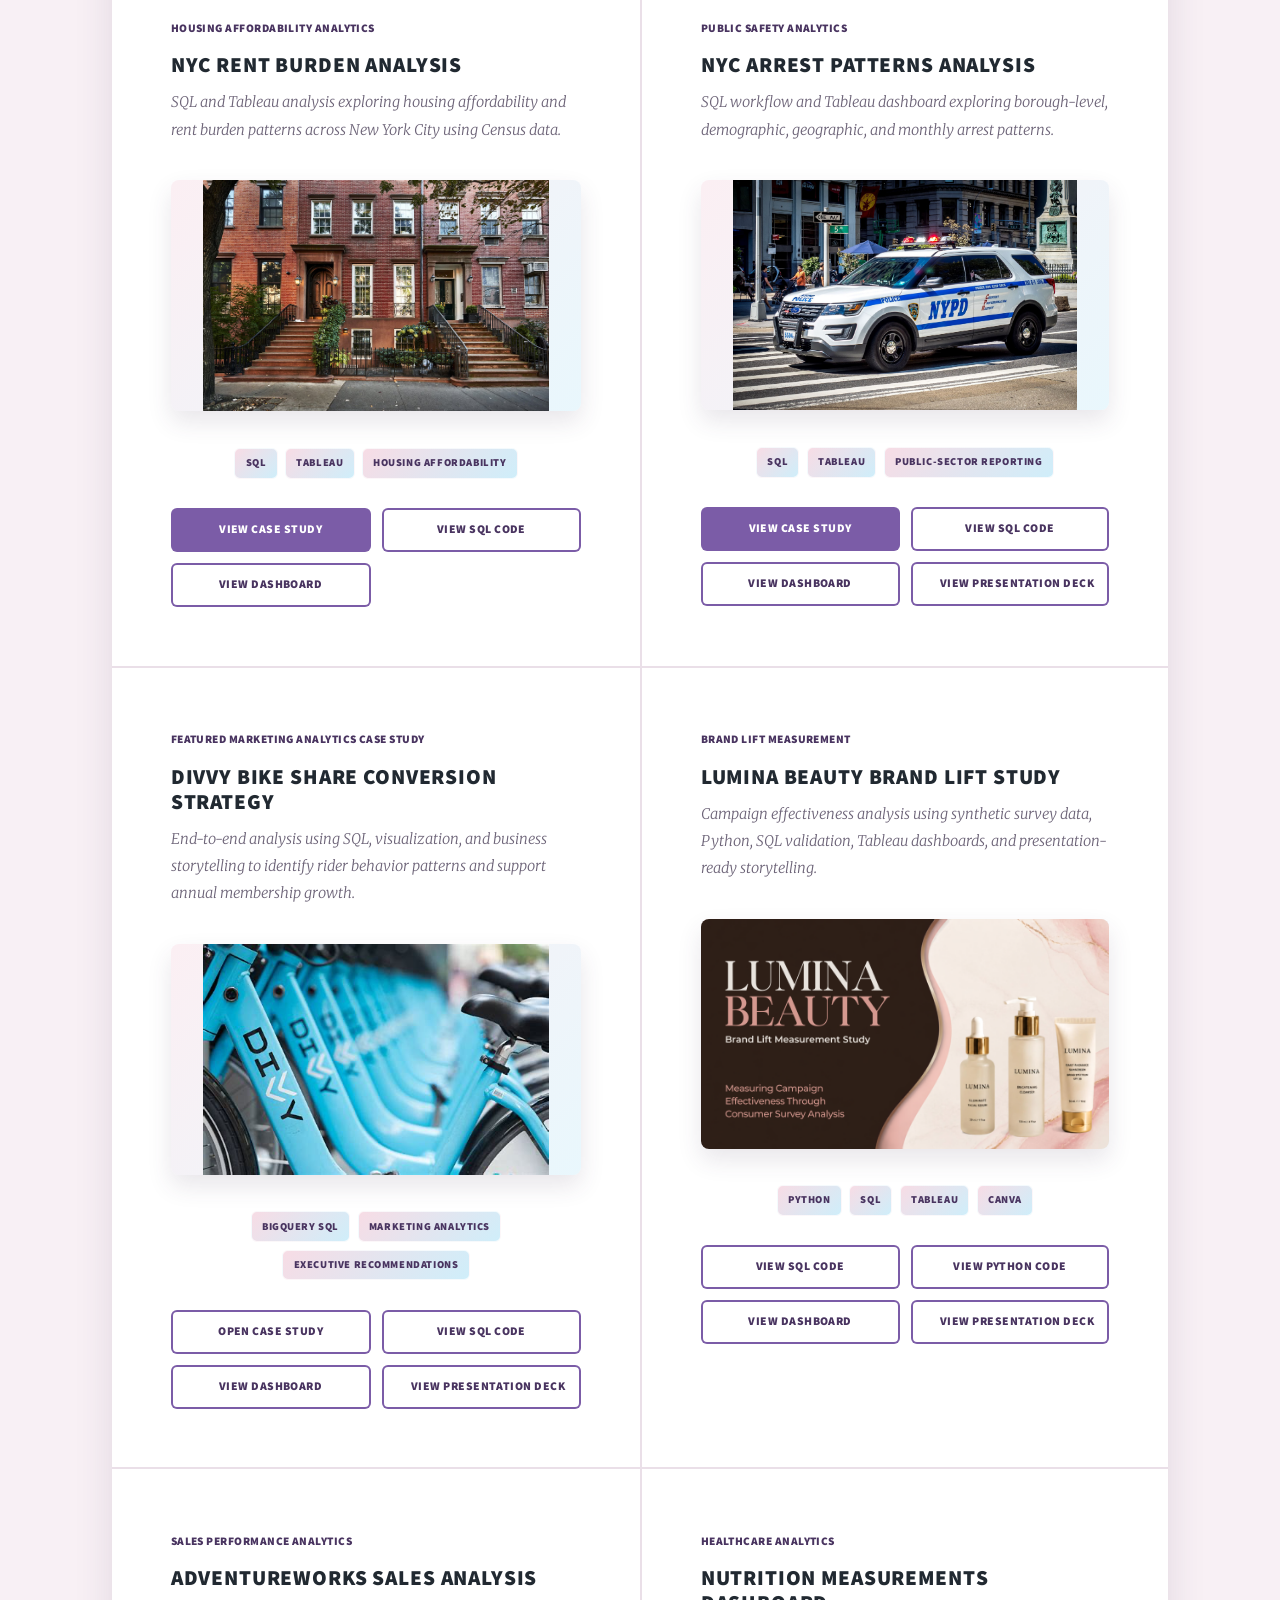
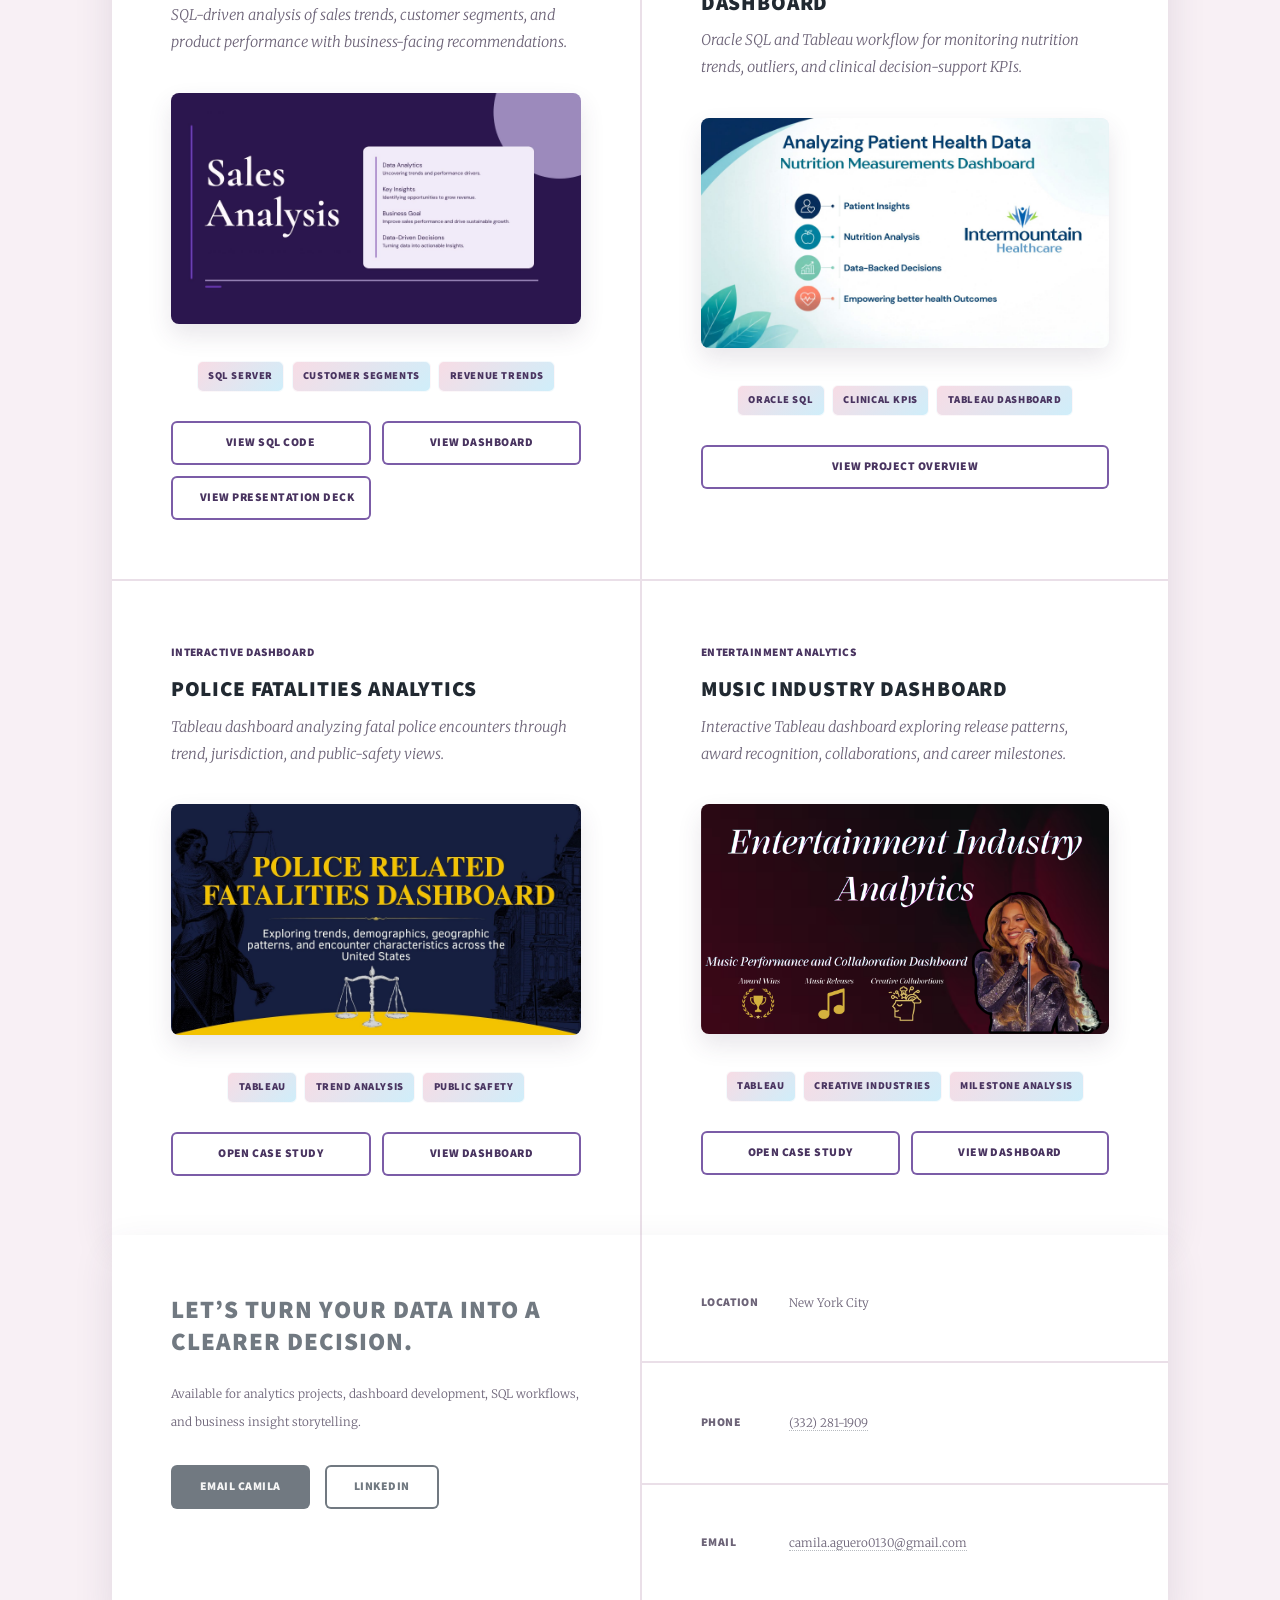
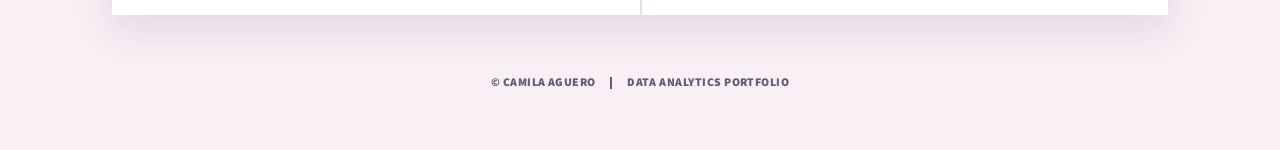
==== commit 4b5ba5fa: "Add rent burden case study button" ====
--- a/index.html
+++ b/index.html
@@ -80,6 +80,7 @@
 						<li>Housing affordability</li>
 					</ul>
 					<ul class="actions special">
+						<li><a href="project-rent-burden.html" class="button primary">View Case Study</a></li>
 						<li><a href="https://github.com/camila-aguero-analyst/nyc-rent-burden" class="button">View SQL Code</a></li>
 						<li><a href="https://public.tableau.com/views/NycRentBurdenAnalysis/Dashboard1?:language=en-US&amp;:sid=&amp;:redirect=auth&amp;:display_count=n&amp;:origin=viz_share_link" class="button">View Dashboard</a></li>
 					</ul>
@@ -89,7 +90,6 @@
 						<span class="project-type">Public safety analytics</span>
 						<h2><a href="project-nyc.html">NYC Arrest Patterns Analysis</a></h2>
 						<p>SQL workflow and Tableau dashboard exploring borough-level, demographic, geographic, and monthly arrest patterns.</p>
-						<p><a href="project-nyc.html" class="button primary">View Case Study</a></p>
 					</header>
 					<a href="project-nyc.html" class="image fit"><img src="images/nyc-arrest-patterns-cover.jpg" alt="NYPD vehicle on a New York City street" /></a>
 					<ul class="project-meta">
@@ -98,6 +98,7 @@
 						<li>Public-sector reporting</li>
 					</ul>
 					<ul class="actions special">
+						<li><a href="project-nyc.html" class="button primary">View Case Study</a></li>
 						<li><a href="https://github.com/camila-aguero-analyst/NYC-Arrests-Analysis/tree/main/SQL" class="button">View SQL Code</a></li>
 						<li><a href="https://public.tableau.com/views/NYCArrestsRatesDasboard-2025Data/Dashboard1?:language=en-US&amp;:sid=&amp;:redirect=auth&amp;:display_count=n&amp;:origin=viz_share_link" class="button">View Dashboard</a></li>
 						<li><a href="documents/presentation-decks/nyc-arrest-rates-analysis-2025.pdf" class="button">View Presentation Deck</a></li>
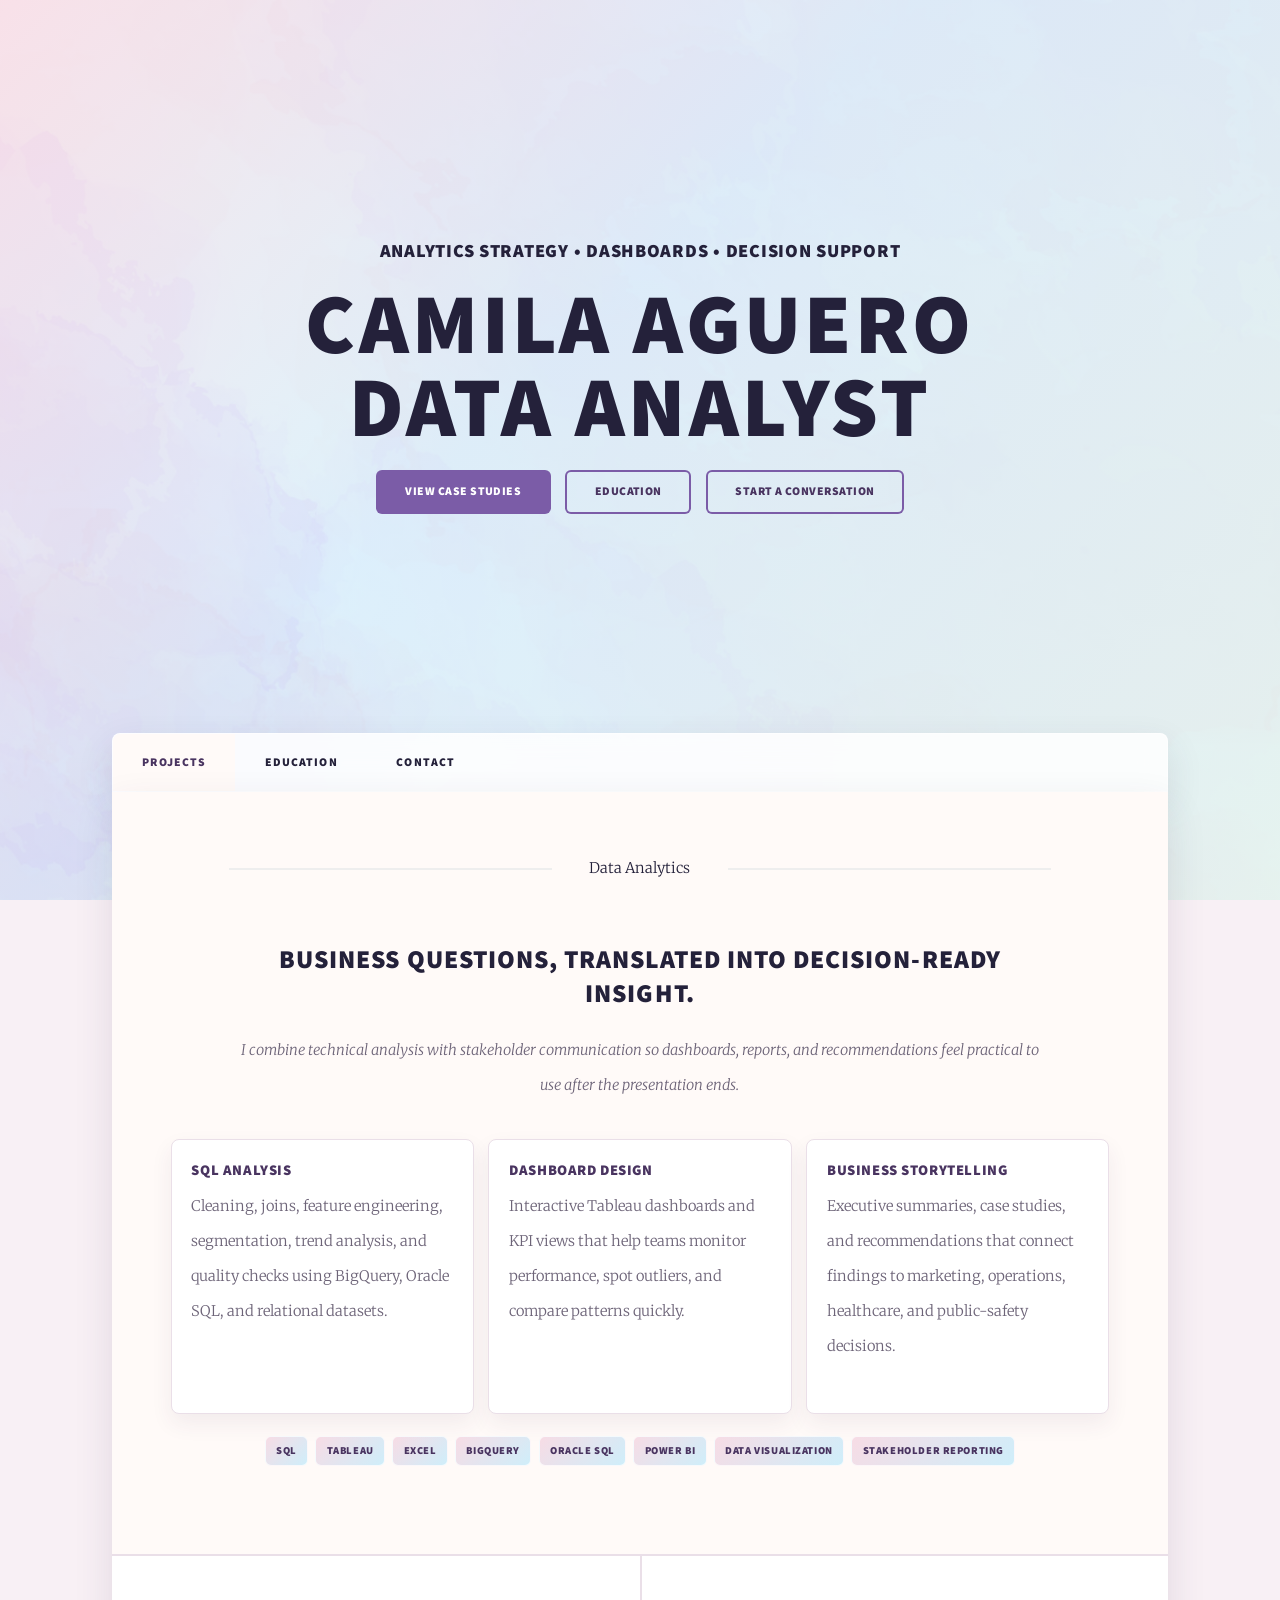
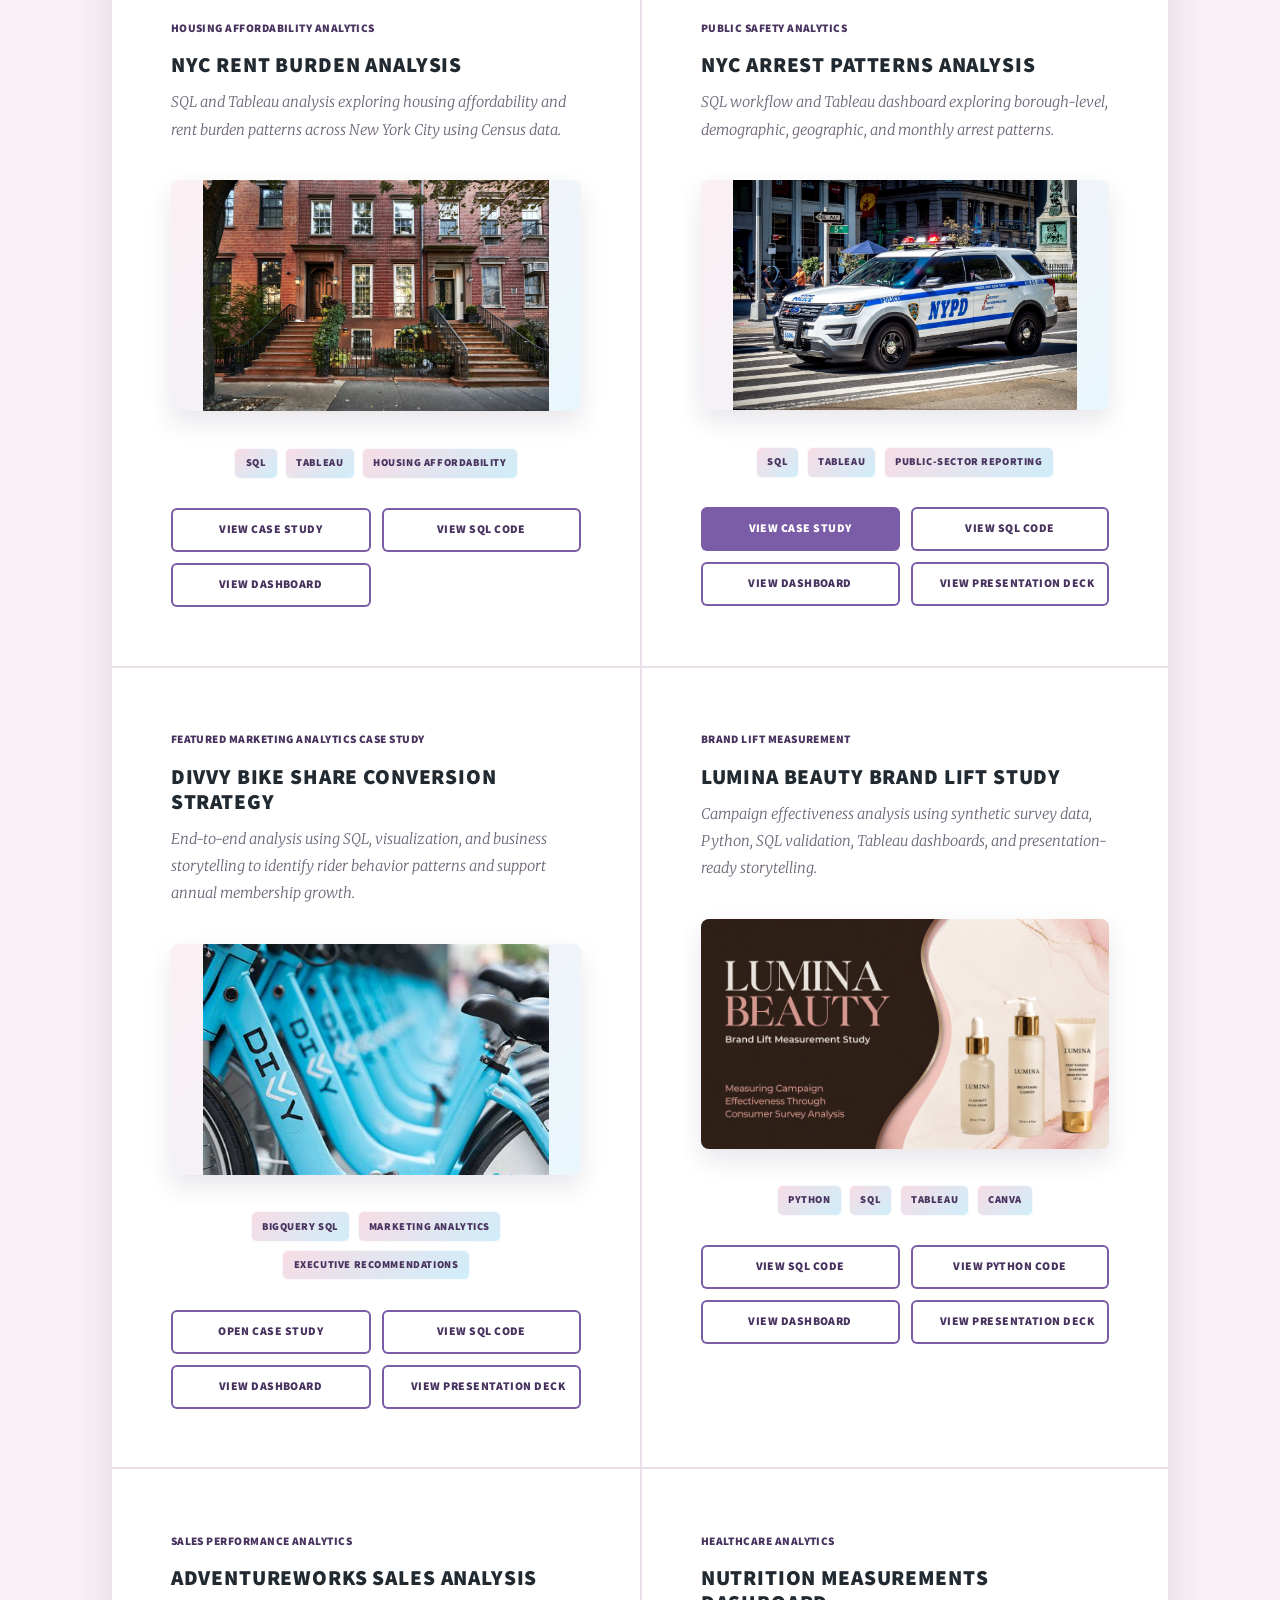
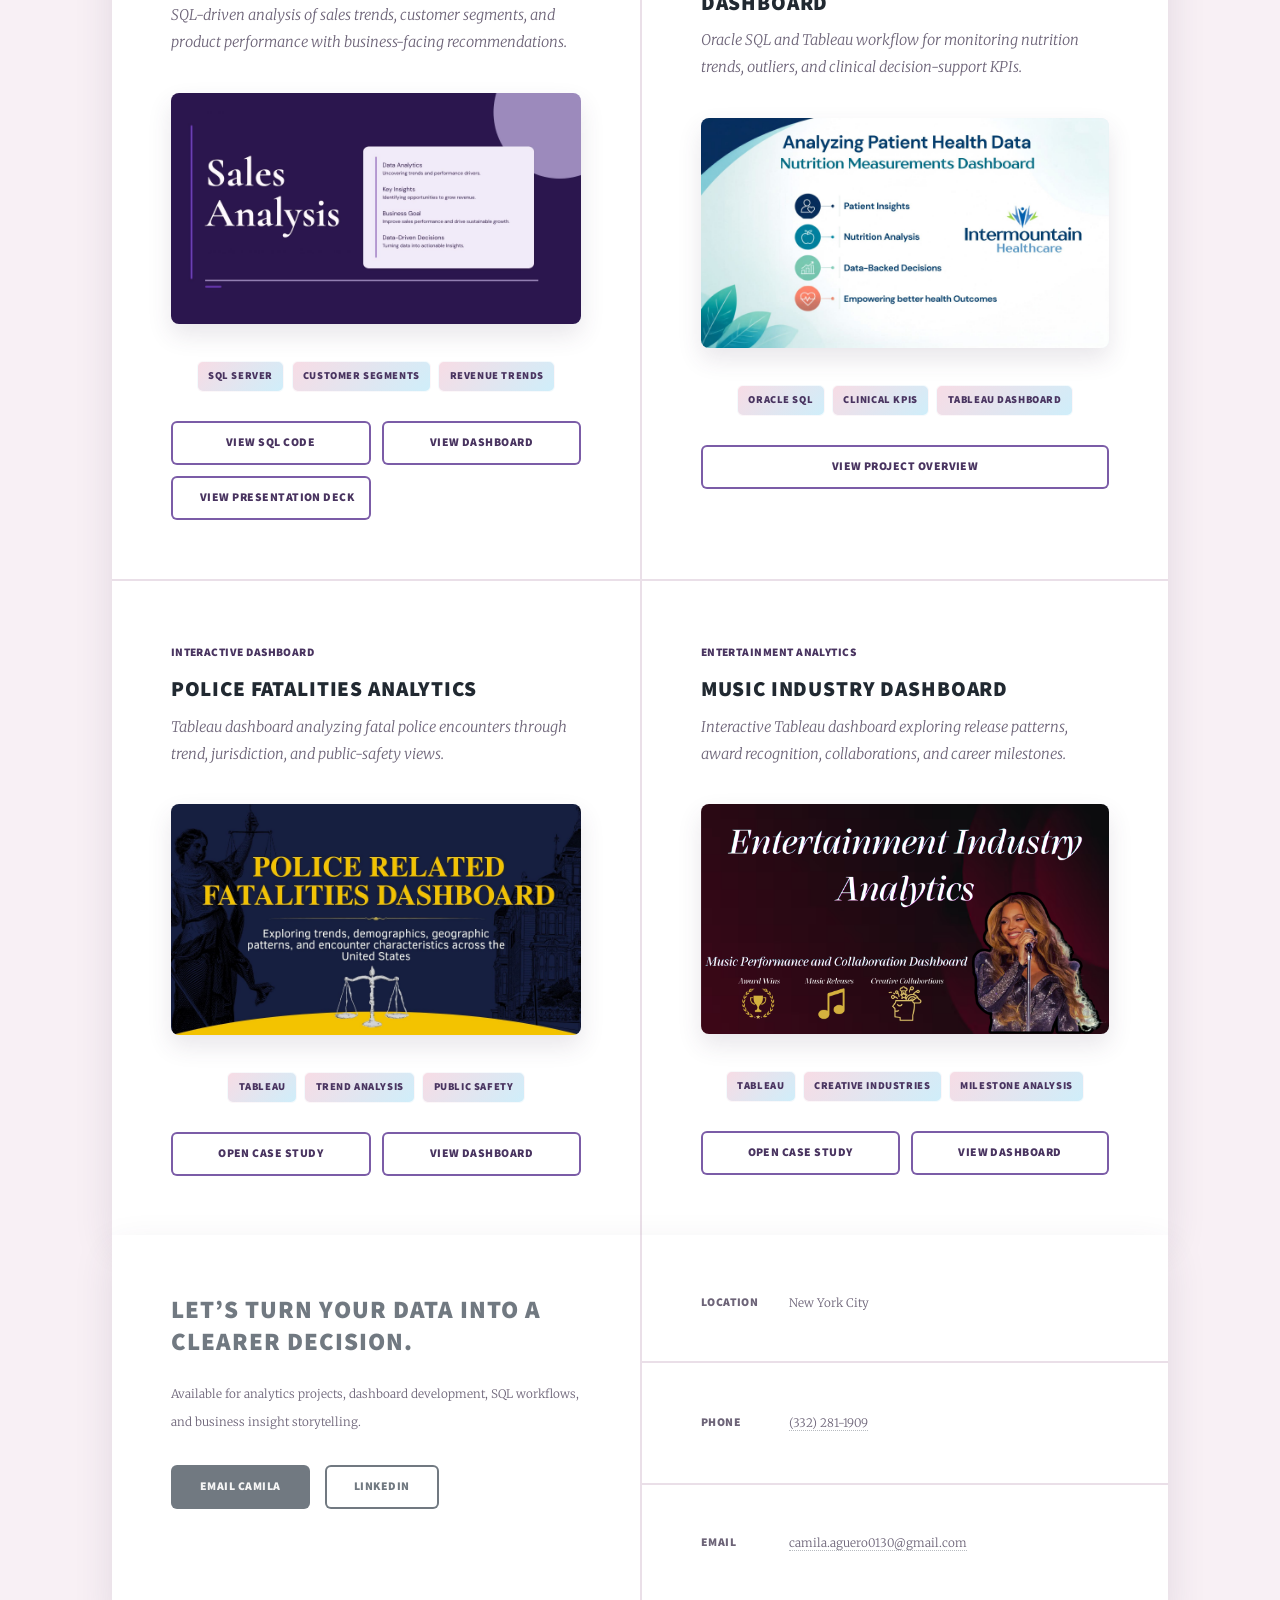
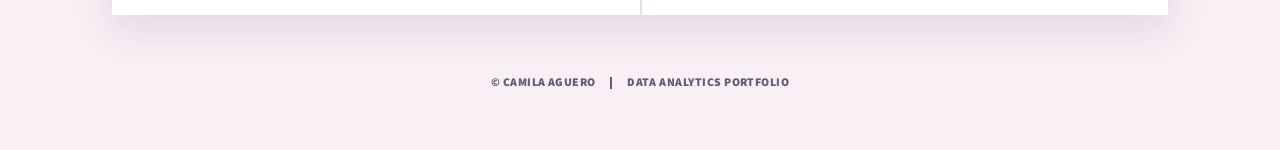
==== commit 46c93992: "Match rent burden case study button style" ====
--- a/index.html
+++ b/index.html
@@ -80,7 +80,7 @@
 						<li>Housing affordability</li>
 					</ul>
 					<ul class="actions special">
-						<li><a href="project-rent-burden.html" class="button primary">View Case Study</a></li>
+						<li><a href="project-rent-burden.html" class="button">View Case Study</a></li>
 						<li><a href="https://github.com/camila-aguero-analyst/nyc-rent-burden" class="button">View SQL Code</a></li>
 						<li><a href="https://public.tableau.com/views/NycRentBurdenAnalysis/Dashboard1?:language=en-US&amp;:sid=&amp;:redirect=auth&amp;:display_count=n&amp;:origin=viz_share_link" class="button">View Dashboard</a></li>
 					</ul>
